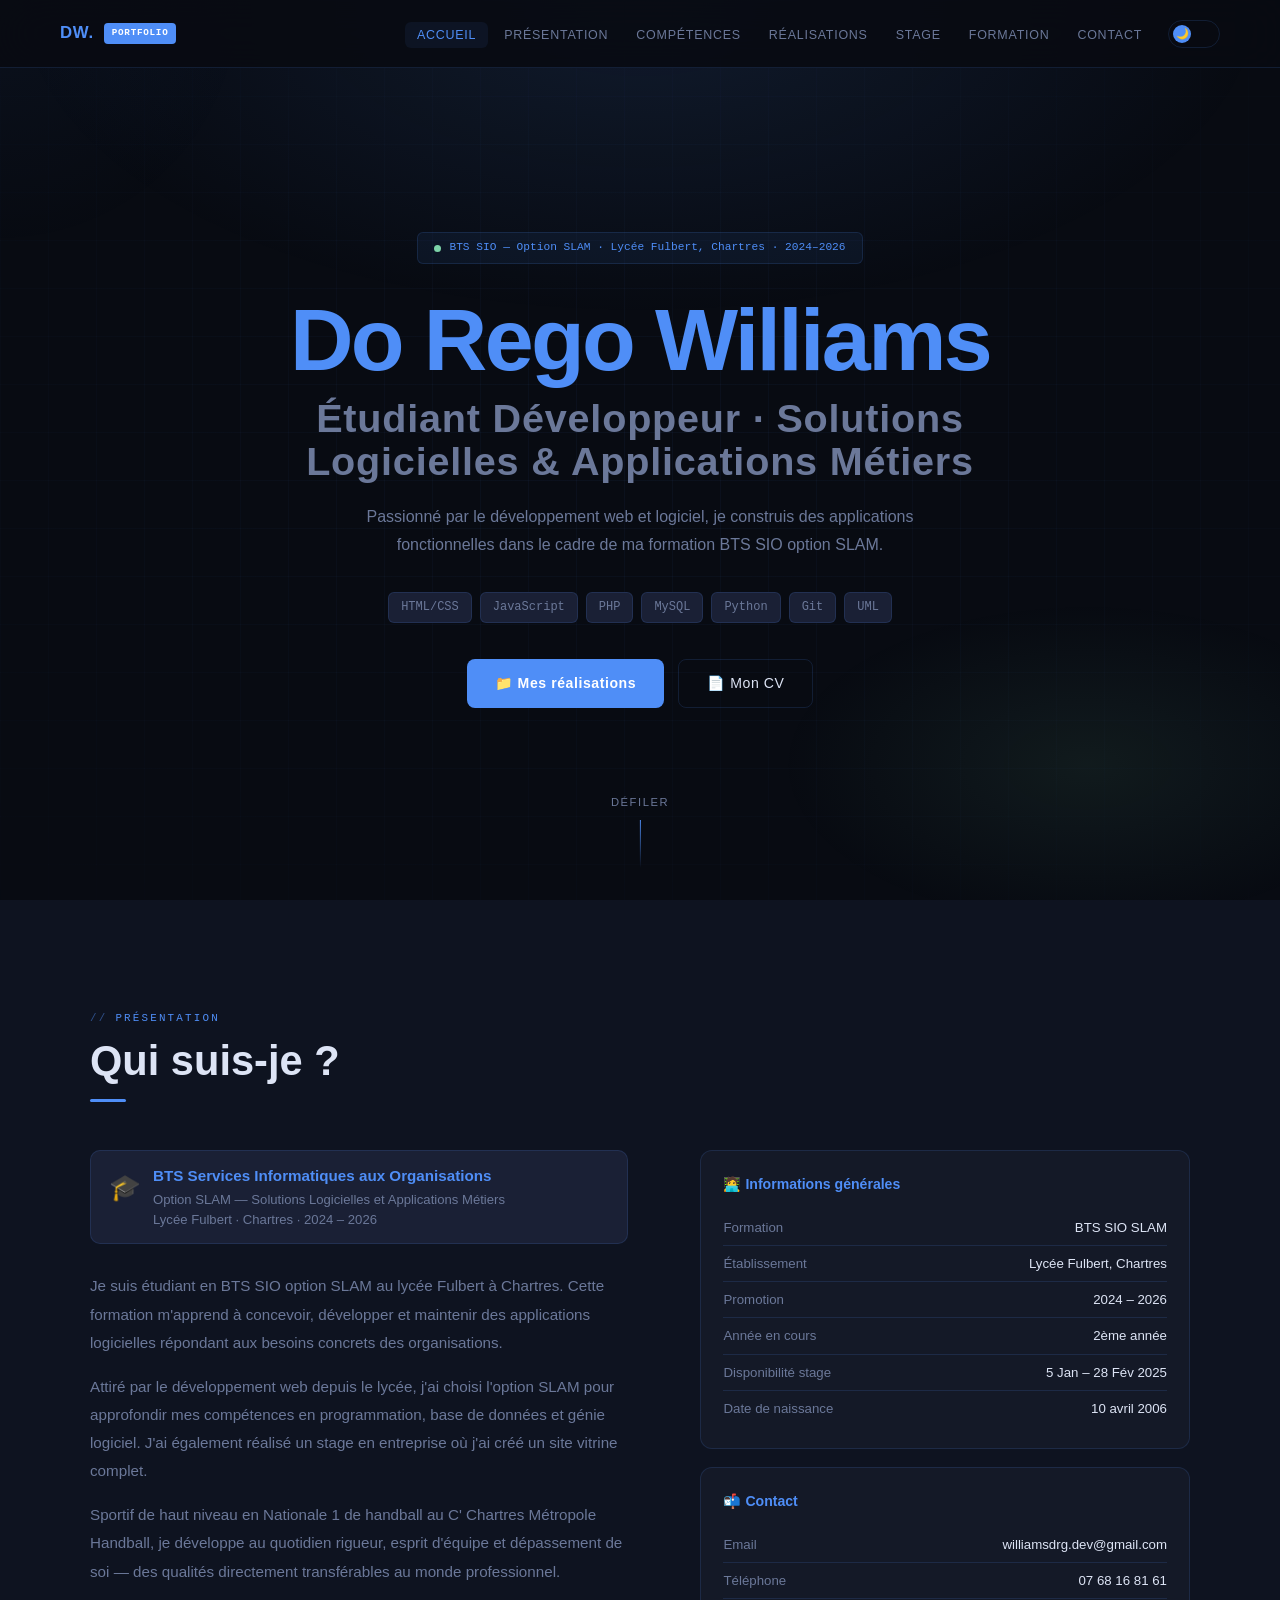
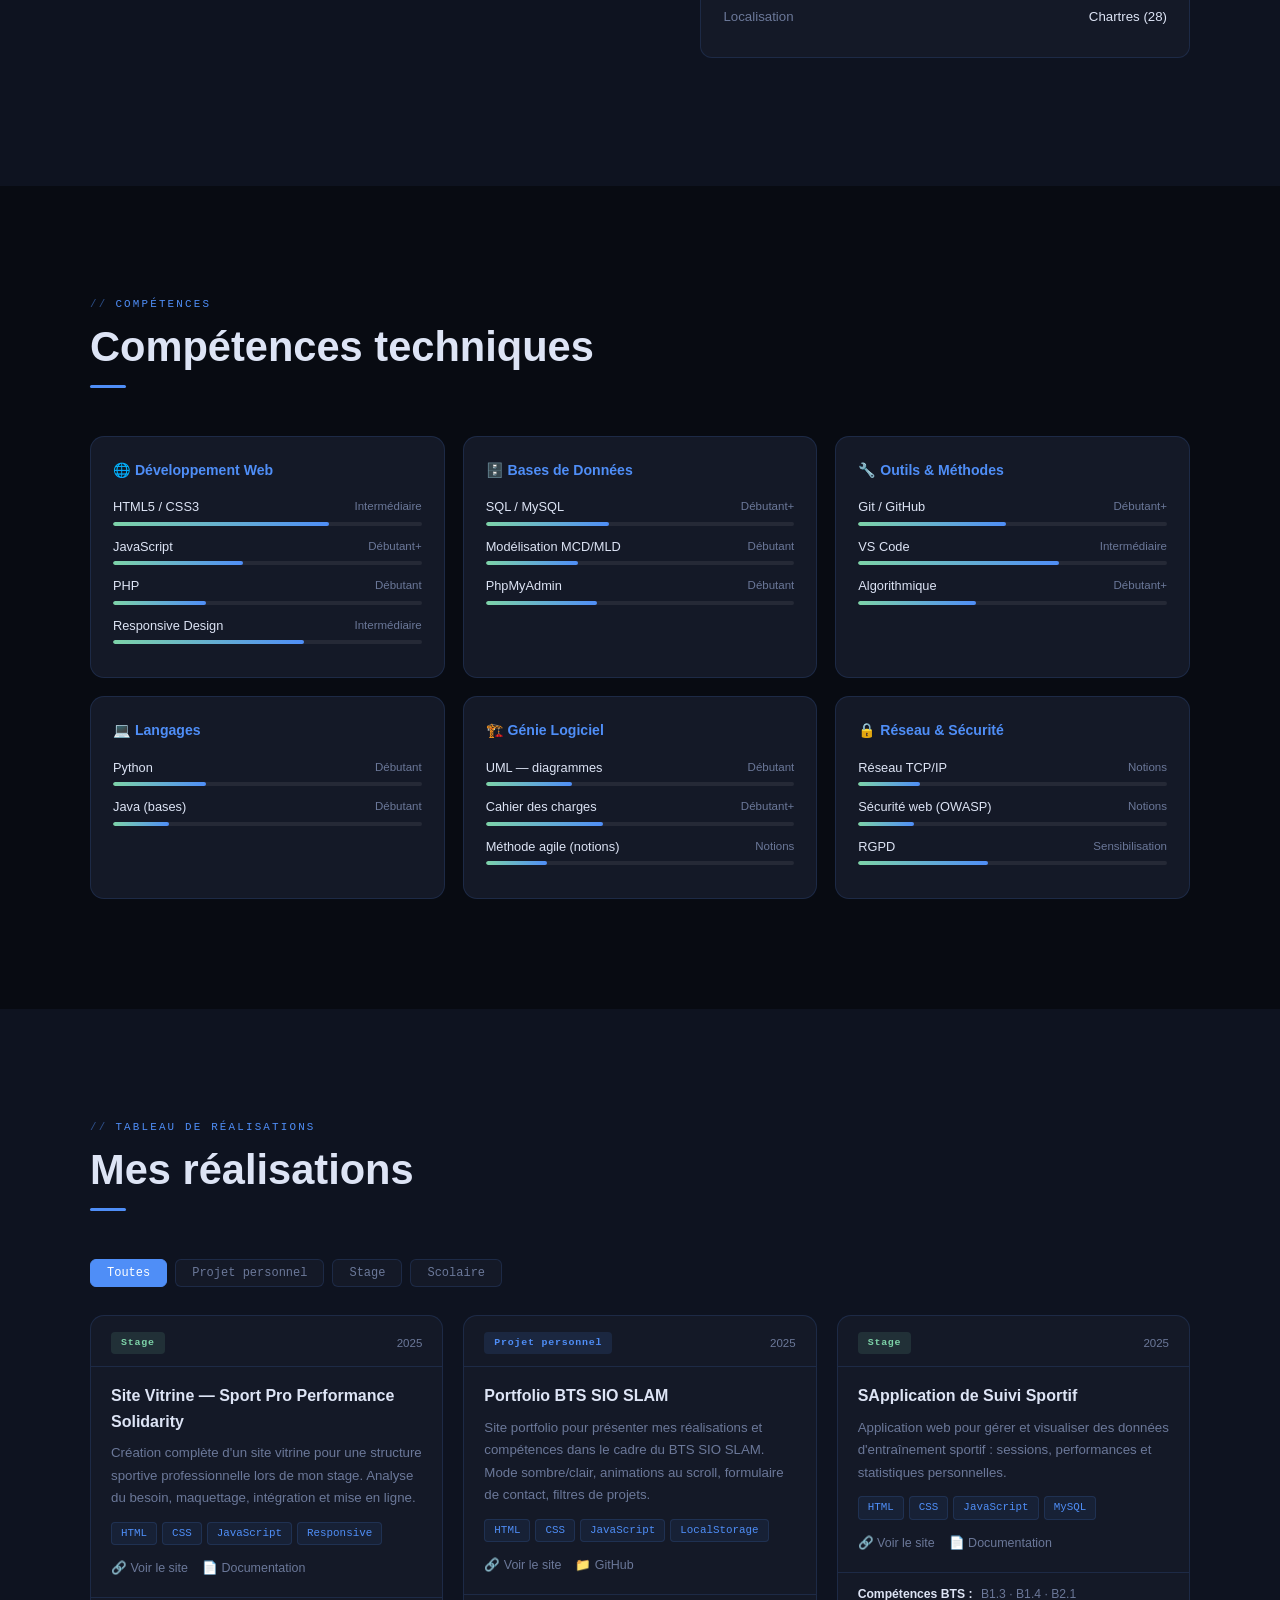
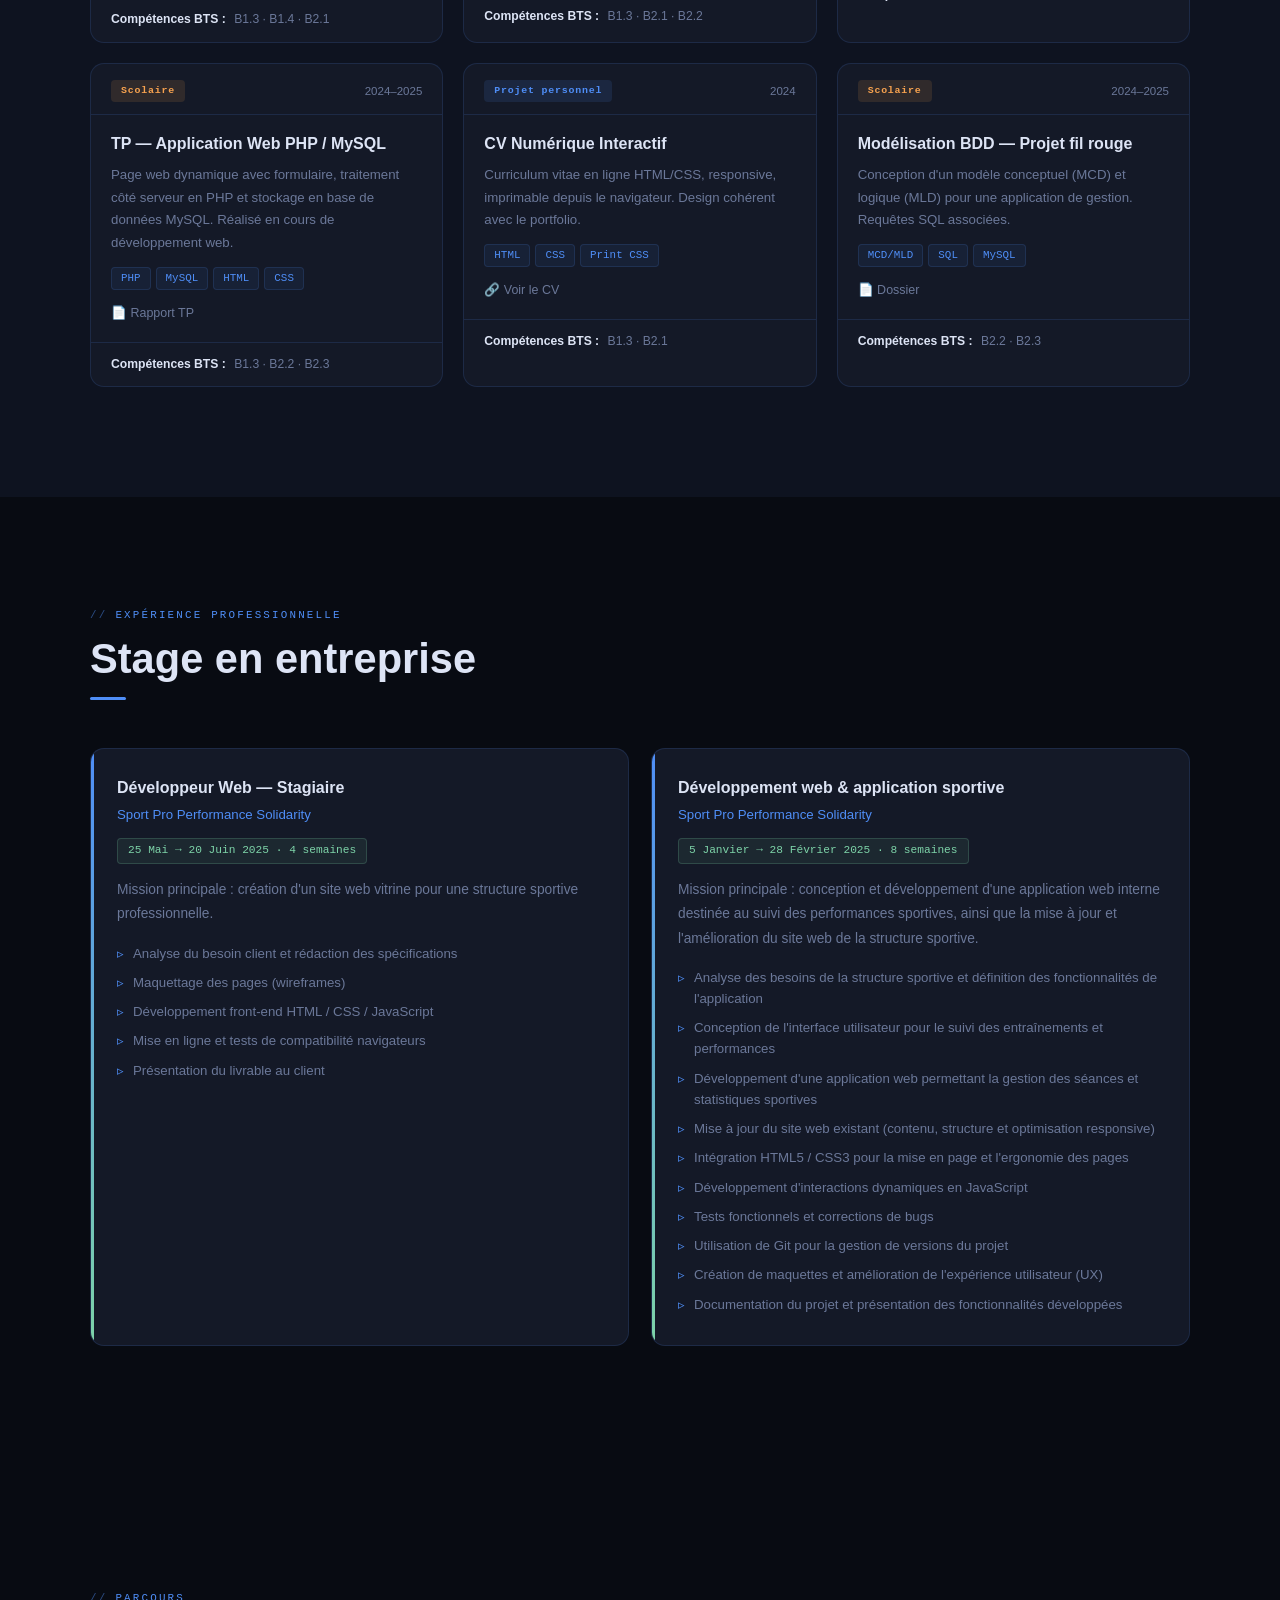
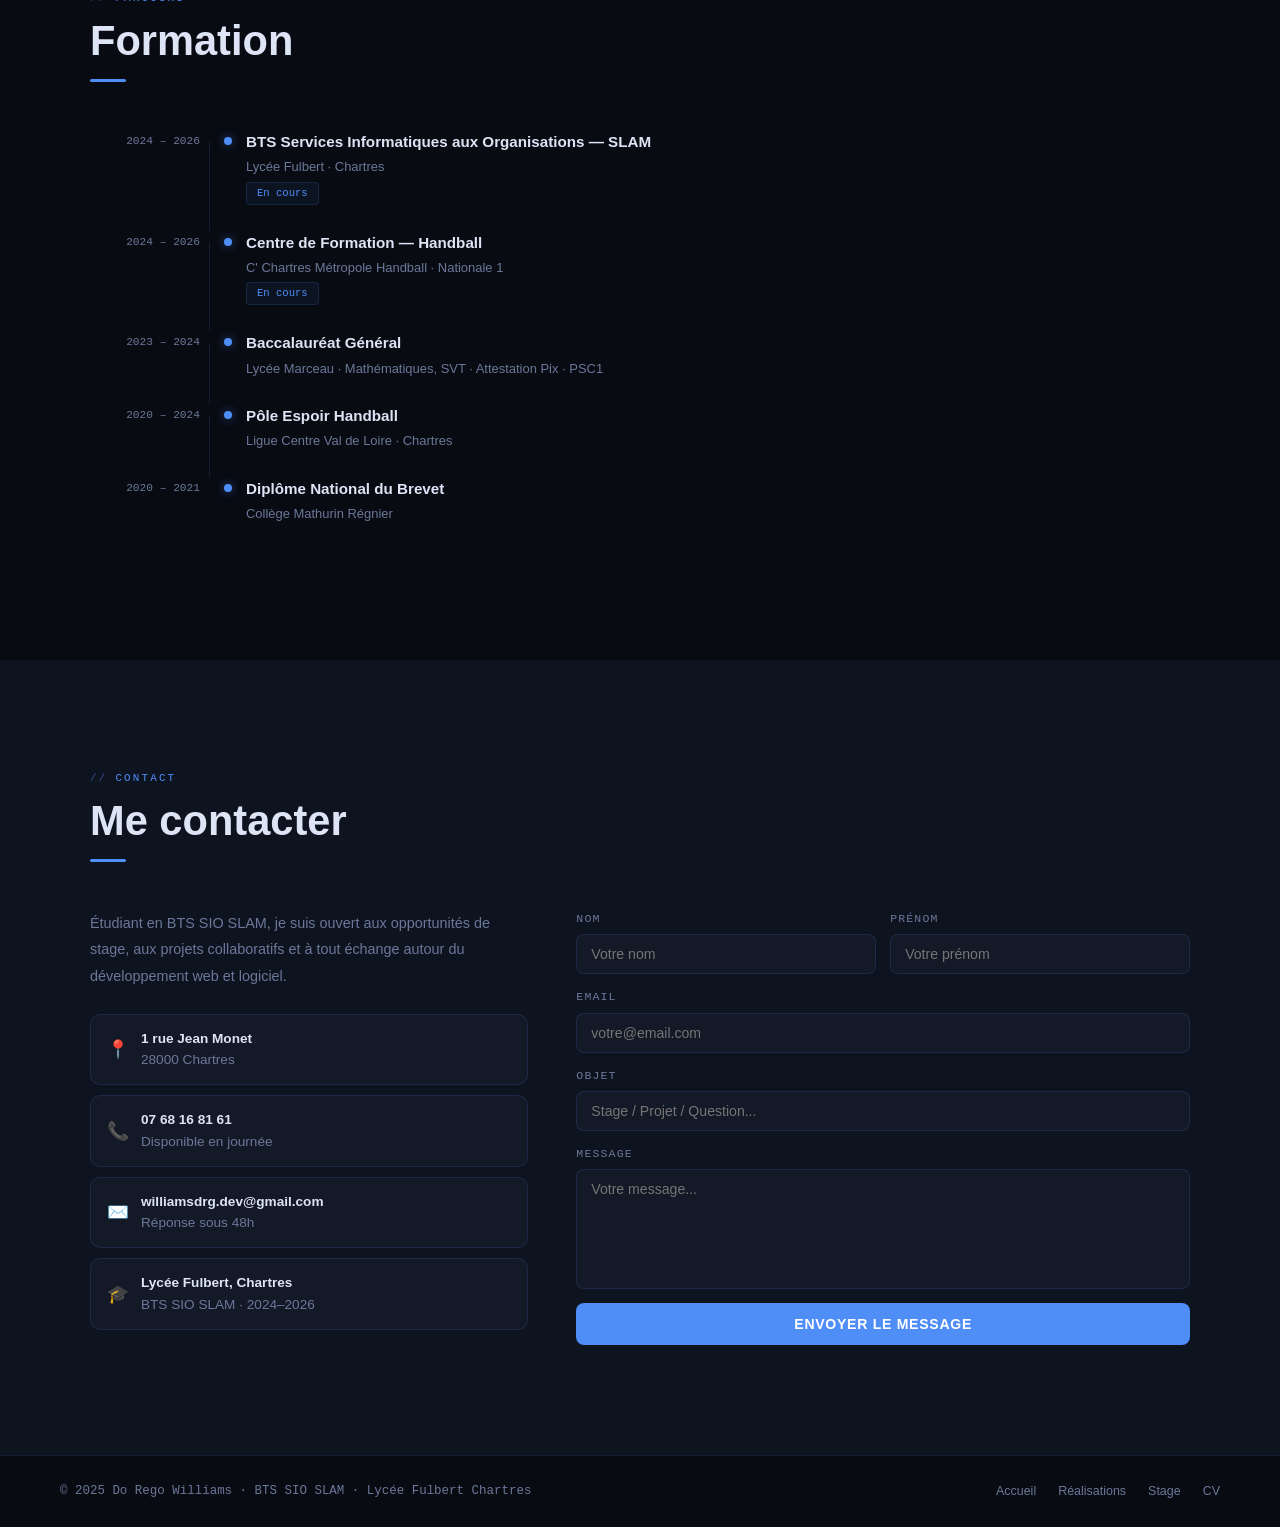
==== index.html @ edb385a2 "av pages" ====
<!DOCTYPE html>
<html lang="fr">
<head>
<meta charset="UTF-8">
<meta name="viewport" content="width=device-width, initial-scale=1.0">
<title>Portfolio — Do Rego Williams</title>
<link rel="stylesheet" href="css/styles.css">
</head>
<body>

<div class="cursor-glow" id="cursorGlow"></div>

<!-- ══════ NAVBAR ══════ -->
<nav>
  <a href="#home" class="nav-logo">
    DW.
    <span class="nav-logo-badge">PORTFOLIO</span>
  </a>
  <div class="nav-right">
    <ul id="navMenu">
      <li><a href="#home">Accueil</a></li>
      <li><a href="#about">Présentation</a></li>
      <li><a href="#competences">Compétences</a></li>
      <li><a href="#realisations">Réalisations</a></li>
      <li><a href="#stage">Stage</a></li>
      <li><a href="#formation">Formation</a></li>
      <li><a href="#contact">Contact</a></li>
    </ul>
    <button class="theme-toggle" id="themeToggle" aria-label="Basculer thème">
      <div class="toggle-thumb" id="toggleThumb">🌙</div>
    </button>
    <button class="nav-hamburger" id="hamburger" aria-label="Menu">
      <span></span><span></span><span></span>
    </button>
  </div>
</nav>

<!-- ══════ HERO ══════ -->
<section id="home">
  <div class="hero-bg"></div>
  <div class="hero-grid"></div>
  <div class="hero-content">
    <div class="hero-tag">
      <span class="hero-tag-dot"></span>
      BTS SIO — Option SLAM · Lycée Fulbert, Chartres · 2024–2026
    </div>
    <h1 class="hero-title">
      <span class="name">Do Rego Williams</span>
      <span class="line2">Étudiant Développeur · Solutions Logicielles &amp; Applications Métiers</span>
    </h1>
    <p class="hero-sub">
      Passionné par le développement web et logiciel, je construis des applications
      fonctionnelles dans le cadre de ma formation BTS SIO option SLAM.
    </p>
    <div class="hero-chips">
      <span class="hero-chip">HTML/CSS</span>
      <span class="hero-chip">JavaScript</span>
      <span class="hero-chip">PHP</span>
      <span class="hero-chip">MySQL</span>
      <span class="hero-chip">Python</span>
      <span class="hero-chip">Git</span>
      <span class="hero-chip">UML</span>
    </div>
    <div class="hero-cta">
      <a href="#realisations" class="btn-primary">📁 Mes réalisations</a>
      <a href="cv.html" class="btn-outline">📄 Mon CV</a>
    </div>
  </div>
  <div class="scroll-hint"><span>Défiler</span><div class="scroll-line"></div></div>
</section>

<!-- ══════ PRÉSENTATION ══════ -->
<section id="about">
  <div class="section-inner">
    <div class="reveal">
      <div class="section-eyebrow">Présentation</div>
      <h2 class="section-title">Qui suis-je ?</h2>
      <div class="section-divider"></div>
    </div>
    <div class="about-grid">
      <div class="about-text reveal">
        <div class="about-bts-badge">
          <div class="badge-icon">🎓</div>
          <div class="badge-text">
            <strong>BTS Services Informatiques aux Organisations</strong>
            Option SLAM — Solutions Logicielles et Applications Métiers<br>
            Lycée Fulbert · Chartres · 2024 – 2026
          </div>
        </div>
        <p>
          Je suis étudiant en BTS SIO option SLAM au lycée Fulbert à Chartres.
          Cette formation m'apprend à concevoir, développer et maintenir des
          applications logicielles répondant aux besoins concrets des organisations.
        </p>
        <p>
          Attiré par le développement web depuis le lycée, j'ai choisi l'option SLAM
          pour approfondir mes compétences en programmation, base de données et génie
          logiciel. J'ai également réalisé un stage en entreprise où j'ai créé un site vitrine complet.
        </p>
        <p>
          Sportif de haut niveau en Nationale 1 de handball au C' Chartres Métropole Handball,
          je développe au quotidien rigueur, esprit d'équipe et dépassement de soi —
          des qualités directement transférables au monde professionnel.
        </p>
      </div>
      <div class="about-right reveal">
        <div class="info-card">
          <h4>🧑‍💻 Informations générales</h4>
          <div class="info-row"><span>Formation</span><span>BTS SIO SLAM</span></div>
          <div class="info-row"><span>Établissement</span><span>Lycée Fulbert, Chartres</span></div>
          <div class="info-row"><span>Promotion</span><span>2024 – 2026</span></div>
          <div class="info-row"><span>Année en cours</span><span>2ème année</span></div>
          <div class="info-row"><span>Disponibilité stage</span><span>5 Jan – 28 Fév 2025</span></div>
          <div class="info-row"><span>Date de naissance</span><span>10 avril 2006</span></div>
        </div>
        <div class="info-card">
          <h4>📬 Contact</h4>
          <div class="info-row"><span>Email</span><span>williamsdrg.dev@gmail.com</span></div>
          <div class="info-row"><span>Téléphone</span><span>07 68 16 81 61</span></div>
          <div class="info-row"><span>Localisation</span><span>Chartres (28)</span></div>
        </div>
      </div>
    </div>
  </div>
</section>

<!-- ══════ COMPÉTENCES ══════ -->
<section id="competences">
  <div class="section-inner">
    <div class="reveal">
      <div class="section-eyebrow">Compétences</div>
      <h2 class="section-title">Compétences techniques</h2>
      <div class="section-divider"></div>
    </div>
    <div class="comp-grid">

      <div class="comp-cat reveal">
        <div class="comp-cat-title">🌐 Développement Web</div>
        <div class="skill-item">
          <div class="skill-header"><span>HTML5 / CSS3</span><span>Intermédiaire</span></div>
          <div class="skill-bar"><div class="skill-fill" style="width:70%"></div></div>
        </div>
        <div class="skill-item">
          <div class="skill-header"><span>JavaScript</span><span>Débutant+</span></div>
          <div class="skill-bar"><div class="skill-fill" style="width:42%"></div></div>
        </div>
        <div class="skill-item">
          <div class="skill-header"><span>PHP</span><span>Débutant</span></div>
          <div class="skill-bar"><div class="skill-fill" style="width:30%"></div></div>
        </div>
        <div class="skill-item">
          <div class="skill-header"><span>Responsive Design</span><span>Intermédiaire</span></div>
          <div class="skill-bar"><div class="skill-fill" style="width:62%"></div></div>
        </div>
      </div>

      <div class="comp-cat reveal">
        <div class="comp-cat-title">🗄️ Bases de Données</div>
        <div class="skill-item">
          <div class="skill-header"><span>SQL / MySQL</span><span>Débutant+</span></div>
          <div class="skill-bar"><div class="skill-fill" style="width:40%"></div></div>
        </div>
        <div class="skill-item">
          <div class="skill-header"><span>Modélisation MCD/MLD</span><span>Débutant</span></div>
          <div class="skill-bar"><div class="skill-fill" style="width:30%"></div></div>
        </div>
        <div class="skill-item">
          <div class="skill-header"><span>PhpMyAdmin</span><span>Débutant</span></div>
          <div class="skill-bar"><div class="skill-fill" style="width:36%"></div></div>
        </div>
      </div>

      <div class="comp-cat reveal">
        <div class="comp-cat-title">🔧 Outils & Méthodes</div>
        <div class="skill-item">
          <div class="skill-header"><span>Git / GitHub</span><span>Débutant+</span></div>
          <div class="skill-bar"><div class="skill-fill" style="width:48%"></div></div>
        </div>
        <div class="skill-item">
          <div class="skill-header"><span>VS Code</span><span>Intermédiaire</span></div>
          <div class="skill-bar"><div class="skill-fill" style="width:65%"></div></div>
        </div>
        <div class="skill-item">
          <div class="skill-header"><span>Algorithmique</span><span>Débutant+</span></div>
          <div class="skill-bar"><div class="skill-fill" style="width:38%"></div></div>
        </div>
      </div>

      <div class="comp-cat reveal">
        <div class="comp-cat-title">💻 Langages</div>
        <div class="skill-item">
          <div class="skill-header"><span>Python</span><span>Débutant</span></div>
          <div class="skill-bar"><div class="skill-fill" style="width:30%"></div></div>
        </div>
        <div class="skill-item">
          <div class="skill-header"><span>Java (bases)</span><span>Débutant</span></div>
          <div class="skill-bar"><div class="skill-fill" style="width:18%"></div></div>
        </div>
      </div>

      <div class="comp-cat reveal">
        <div class="comp-cat-title">🏗️ Génie Logiciel</div>
        <div class="skill-item">
          <div class="skill-header"><span>UML — diagrammes</span><span>Débutant</span></div>
          <div class="skill-bar"><div class="skill-fill" style="width:28%"></div></div>
        </div>
        <div class="skill-item">
          <div class="skill-header"><span>Cahier des charges</span><span>Débutant+</span></div>
          <div class="skill-bar"><div class="skill-fill" style="width:38%"></div></div>
        </div>
        <div class="skill-item">
          <div class="skill-header"><span>Méthode agile (notions)</span><span>Notions</span></div>
          <div class="skill-bar"><div class="skill-fill" style="width:20%"></div></div>
        </div>
      </div>

      <div class="comp-cat reveal">
        <div class="comp-cat-title">🔒 Réseau & Sécurité</div>
        <div class="skill-item">
          <div class="skill-header"><span>Réseau TCP/IP</span><span>Notions</span></div>
          <div class="skill-bar"><div class="skill-fill" style="width:20%"></div></div>
        </div>
        <div class="skill-item">
          <div class="skill-header"><span>Sécurité web (OWASP)</span><span>Notions</span></div>
          <div class="skill-bar"><div class="skill-fill" style="width:18%"></div></div>
        </div>
        <div class="skill-item">
          <div class="skill-header"><span>RGPD</span><span>Sensibilisation</span></div>
          <div class="skill-bar"><div class="skill-fill" style="width:42%"></div></div>
        </div>
      </div>

    </div>
  </div>
</section>

<!-- ══════ RÉALISATIONS ══════ -->
<section id="realisations">
  <div class="section-inner">
    <div class="reveal">
      <div class="section-eyebrow">Tableau de réalisations</div>
      <h2 class="section-title">Mes réalisations</h2>
      <div class="section-divider"></div>
    </div>
    <div class="real-filter reveal">
      <button class="filter-btn active" data-filter="all">Toutes</button>
      <button class="filter-btn" data-filter="perso">Projet personnel</button>
      <button class="filter-btn" data-filter="stage">Stage</button>
      <button class="filter-btn" data-filter="scolaire">Scolaire</button>
    </div>
    <div class="real-grid">

      <div class="real-card reveal" data-type="stage">
        <div class="real-card-header">
          <span class="real-card-type type-stage">Stage</span>
          <span class="real-card-year">2025</span>
        </div>
        <div class="real-card-body">
          <div class="real-card-title">Site Vitrine — Sport Pro Performance Solidarity</div>
          <div class="real-card-desc">Création complète d'un site vitrine pour une structure sportive professionnelle lors de mon stage. Analyse du besoin, maquettage, intégration et mise en ligne.</div>
          <div class="real-card-tags">
            <span class="real-tag">HTML</span>
            <span class="real-tag">CSS</span>
            <span class="real-tag">JavaScript</span>
            <span class="real-tag">Responsive</span>
          </div>
          <div class="real-card-links">
            <a href="#" class="real-link">🔗 Voir le site</a>
            <a href="#" class="real-link">📄 Documentation</a>
          </div>
        </div>
        <div class="real-card-skills"><strong>Compétences BTS :</strong>&nbsp;B1.3 · B1.4 · B2.1</div>
      </div>

      <div class="real-card reveal" data-type="perso">
        <div class="real-card-header">
          <span class="real-card-type type-perso">Projet personnel</span>
          <span class="real-card-year">2025</span>
        </div>
        <div class="real-card-body">
          <div class="real-card-title">Portfolio BTS SIO SLAM</div>
          <div class="real-card-desc">Site portfolio pour présenter mes réalisations et compétences dans le cadre du BTS SIO SLAM. Mode sombre/clair, animations au scroll, formulaire de contact, filtres de projets.</div>
          <div class="real-card-tags">
            <span class="real-tag">HTML</span>
            <span class="real-tag">CSS</span>
            <span class="real-tag">JavaScript</span>
            <span class="real-tag">LocalStorage</span>
          </div>
          <div class="real-card-links">
            <a href="#" class="real-link">🔗 Voir le site</a>
            <a href="#" class="real-link">📁 GitHub</a>
          </div>
        </div>
        <div class="real-card-skills"><strong>Compétences BTS :</strong>&nbsp;B1.3 · B2.1 · B2.2</div>
      </div>
      <div class="real-card reveal" data-type="stage">
        <div class="real-card-header">
          <span class="real-card-type type-stage">Stage</span>
          <span class="real-card-year">2025</span>
        </div>
        <div class="real-card-body">
          <div class="real-card-title">SApplication de Suivi Sportif</div>
          <div class="real-card-desc">Application web pour gérer et visualiser des données d'entraînement sportif : sessions, performances et statistiques personnelles.</div>
          <div class="real-card-tags">
            <span class="real-tag">HTML</span>
            <span class="real-tag">CSS</span>
            <span class="real-tag">JavaScript</span>
            <span class="real-tag">MySQL</span>
          </div>
          <div class="real-card-links">
            <a href="#" class="real-link">🔗 Voir le site</a>
            <a href="#" class="real-link">📄 Documentation</a>
          </div>
        </div>
        <div class="real-card-skills"><strong>Compétences BTS :</strong>&nbsp;B1.3 · B1.4 · B2.1</div>
      </div>

      <div class="real-card reveal" data-type="scolaire">
        <div class="real-card-header">
          <span class="real-card-type type-scolaire">Scolaire</span>
          <span class="real-card-year">2024–2025</span>
        </div>
        <div class="real-card-body">
          <div class="real-card-title">TP — Application Web PHP / MySQL</div>
          <div class="real-card-desc">Page web dynamique avec formulaire, traitement côté serveur en PHP et stockage en base de données MySQL. Réalisé en cours de développement web.</div>
          <div class="real-card-tags">
            <span class="real-tag">PHP</span>
            <span class="real-tag">MySQL</span>
            <span class="real-tag">HTML</span>
            <span class="real-tag">CSS</span>
          </div>
          <div class="real-card-links">
            <a href="#" class="real-link">📄 Rapport TP</a>
          </div>
        </div>
        <div class="real-card-skills"><strong>Compétences BTS :</strong>&nbsp;B1.3 · B2.2 · B2.3</div>
      </div>

      <div class="real-card reveal" data-type="perso">
        <div class="real-card-header">
          <span class="real-card-type type-perso">Projet personnel</span>
          <span class="real-card-year">2024</span>
        </div>
        <div class="real-card-body">
          <div class="real-card-title">CV Numérique Interactif</div>
          <div class="real-card-desc">Curriculum vitae en ligne HTML/CSS, responsive, imprimable depuis le navigateur. Design cohérent avec le portfolio.</div>
          <div class="real-card-tags">
            <span class="real-tag">HTML</span>
            <span class="real-tag">CSS</span>
            <span class="real-tag">Print CSS</span>
          </div>
          <div class="real-card-links">
            <a href="cv.html" class="real-link">🔗 Voir le CV</a>
          </div>
        </div>
        <div class="real-card-skills"><strong>Compétences BTS :</strong>&nbsp;B1.3 · B2.1</div>
      </div>

      <div class="real-card reveal" data-type="scolaire">
        <div class="real-card-header">
          <span class="real-card-type type-scolaire">Scolaire</span>
          <span class="real-card-year">2024–2025</span>
        </div>
        <div class="real-card-body">
          <div class="real-card-title">Modélisation BDD — Projet fil rouge</div>
          <div class="real-card-desc">Conception d'un modèle conceptuel (MCD) et logique (MLD) pour une application de gestion. Requêtes SQL associées.</div>
          <div class="real-card-tags">
            <span class="real-tag">MCD/MLD</span>
            <span class="real-tag">SQL</span>
            <span class="real-tag">MySQL</span>
          </div>
          <div class="real-card-links">
            <a href="#" class="real-link">📄 Dossier</a>
          </div>
        </div>
        <div class="real-card-skills"><strong>Compétences BTS :</strong>&nbsp;B2.2 · B2.3</div>
      </div>

    </div>
  </div>
</section>

<!-- ══════ STAGE ══════ -->
<section id="stage">
  <div class="section-inner">
    <div class="reveal">
      <div class="section-eyebrow">Expérience professionnelle</div>
      <h2 class="section-title">Stage en entreprise</h2>
      <div class="section-divider"></div>
    </div>
    <div class="stage-grid reveal">
      <div class="stage-card">
        <h3>Développeur Web — Stagiaire</h3>
        <div class="stage-company">Sport Pro Performance Solidarity</div>
        <div class="stage-date">25 Mai → 20 Juin 2025 · 4 semaines</div>
        <p>Mission principale : création d'un site web vitrine pour une structure sportive professionnelle.</p>
        <ul class="stage-missions">
          <li>Analyse du besoin client et rédaction des spécifications</li>
          <li>Maquettage des pages (wireframes)</li>
          <li>Développement front-end HTML / CSS / JavaScript</li>
          <li>Mise en ligne et tests de compatibilité navigateurs</li>
          <li>Présentation du livrable au client</li>
        </ul>
      </div>
      <div class="stage-card">
        <h3>Développement web & application sportive</h3>
        <div class="stage-company">Sport Pro Performance Solidarity</div>
        <div class="stage-date">5 Janvier → 28 Février 2025 · 8 semaines</div>
        <p>
        Mission principale : conception et développement d'une application web interne
        destinée au suivi des performances sportives, ainsi que la mise à jour
        et l'amélioration du site web de la structure sportive.
        </p>
        <ul class="stage-missions">
          <li>Analyse des besoins de la structure sportive et définition des fonctionnalités de l'application</li>
          <li>Conception de l'interface utilisateur pour le suivi des entraînements et performances</li>
          <li>Développement d'une application web permettant la gestion des séances et statistiques sportives</li>
          <li>Mise à jour du site web existant (contenu, structure et optimisation responsive)</li>
          <li>Intégration HTML5 / CSS3 pour la mise en page et l'ergonomie des pages</li>
          <li>Développement d'interactions dynamiques en JavaScript</li>
          <li>Tests fonctionnels et corrections de bugs</li>
          <li>Utilisation de Git pour la gestion de versions du projet</li>
          <li>Création de maquettes et amélioration de l'expérience utilisateur (UX)</li>
          <li>Documentation du projet et présentation des fonctionnalités développées</li>
        </ul>
      </div>
    </div>
  </div>
</section>

<!-- ══════ FORMATION ══════ -->
<section id="formation">
  <div class="section-inner">
    <div class="reveal">
      <div class="section-eyebrow">Parcours</div>
      <h2 class="section-title">Formation</h2>
      <div class="section-divider"></div>
    </div>
    <div class="timeline reveal">
      <div class="tl-item">
        <div class="tl-date">2024 – 2026</div>
        <div class="tl-dot">
          <div class="tl-title">BTS Services Informatiques aux Organisations — SLAM</div>
          <div class="tl-sub">Lycée Fulbert · Chartres</div>
          <span class="tl-badge">En cours</span>
        </div>
      </div>
      <div class="tl-item">
        <div class="tl-date">2024 – 2026</div>
        <div class="tl-dot">
          <div class="tl-title">Centre de Formation — Handball</div>
          <div class="tl-sub">C' Chartres Métropole Handball · Nationale 1</div>
          <span class="tl-badge">En cours</span>
        </div>
      </div>
      <div class="tl-item">
        <div class="tl-date">2023 – 2024</div>
        <div class="tl-dot">
          <div class="tl-title">Baccalauréat Général</div>
          <div class="tl-sub">Lycée Marceau · Mathématiques, SVT · Attestation Pix · PSC1</div>
        </div>
      </div>
      <div class="tl-item">
        <div class="tl-date">2020 – 2024</div>
        <div class="tl-dot">
          <div class="tl-title">Pôle Espoir Handball</div>
          <div class="tl-sub">Ligue Centre Val de Loire · Chartres</div>
        </div>
      </div>
      <div class="tl-item">
        <div class="tl-date">2020 – 2021</div>
        <div class="tl-dot">
          <div class="tl-title">Diplôme National du Brevet</div>
          <div class="tl-sub">Collège Mathurin Régnier</div>
        </div>
      </div>
    </div>
  </div>
</section>

<!-- ══════ CONTACT ══════ -->
<section id="contact">
  <div class="section-inner">
    <div class="reveal">
      <div class="section-eyebrow">Contact</div>
      <h2 class="section-title">Me contacter</h2>
      <div class="section-divider"></div>
    </div>
    <div class="contact-grid">
      <div class="contact-info reveal">
        <p>Étudiant en BTS SIO SLAM, je suis ouvert aux opportunités de stage, aux projets collaboratifs et à tout échange autour du développement web et logiciel.</p>
        <div class="contact-item">
          <span class="contact-item-icon">📍</span>
          <div><strong>1 rue Jean Monet</strong><br><span>28000 Chartres</span></div>
        </div>
        <div class="contact-item">
          <span class="contact-item-icon">📞</span>
          <div><strong>07 68 16 81 61</strong><br><span>Disponible en journée</span></div>
        </div>
        <div class="contact-item">
          <span class="contact-item-icon">✉️</span>
          <div><strong>williamsdrg.dev@gmail.com</strong><br><span>Réponse sous 48h</span></div>
        </div>
        <div class="contact-item">
          <span class="contact-item-icon">🎓</span>
          <div><strong>Lycée Fulbert, Chartres</strong><br><span>BTS SIO SLAM · 2024–2026</span></div>
        </div>
      </div>
      <form class="contact-form reveal" onsubmit="handleSubmit(event)">
        <div class="form-row">
          <div class="form-group">
            <label for="nom">Nom</label>
            <input type="text" id="nom" name="nom" placeholder="Votre nom" required>
          </div>
          <div class="form-group">
            <label for="prenom">Prénom</label>
            <input type="text" id="prenom" name="prenom" placeholder="Votre prénom" required>
          </div>
        </div>
        <div class="form-group">
          <label for="email">Email</label>
          <input type="email" id="email" name="email" placeholder="votre@email.com" required>
        </div>
        <div class="form-group">
          <label for="objet">Objet</label>
          <input type="text" id="objet" name="objet" placeholder="Stage / Projet / Question...">
        </div>
        <div class="form-group">
          <label for="message">Message</label>
          <textarea id="message" name="message" placeholder="Votre message..." required></textarea>
        </div>
        <button type="submit" class="btn-submit">Envoyer le message</button>
      </form>
    </div>
  </div>
</section>

<!-- ══════ FOOTER ══════ -->
<footer>
  <p>© 2025 Do Rego Williams · BTS SIO SLAM · Lycée Fulbert Chartres</p>
  <div class="footer-links">
    <a href="#home">Accueil</a>
    <a href="#realisations">Réalisations</a>
    <a href="#stage">Stage</a>
    <a href="cv.html">CV</a>
  </div>
</footer>

<script src="js/script.js"></script>
</body>
</html>
---- css/styles.css ----
/* ══════════════════════════════════════
   VARIABLES — DARK / LIGHT
══════════════════════════════════════ */
:root {
  --bg:       #080b12;
  --surface:  #0e1320;
  --card:     #141927;
  --card2:    #1a2035;
  --accent:   #4f8ef7;
  --accent2:  #7dd3a8;
  --accent3:  #f7a24f;
  --text:     #dde4f5;
  --muted:    #6b7899;
  --border:   rgba(79,142,247,0.15);
  --nav-bg:   rgba(8,11,18,0.88);
  --code-bg:  rgba(79,142,247,0.07);
  --tr: background .4s,color .4s,border-color .4s,box-shadow .4s;
}
html.light {
  --bg:       #f0f4ff;
  --surface:  #e4ecff;
  --card:     #ffffff;
  --card2:    #eaf0ff;
  --accent:   #1d5bd4;
  --accent2:  #1f8c5e;
  --accent3:  #c8700a;
  --text:     #0d1630;
  --muted:    #5264a0;
  --border:   rgba(29,91,212,0.18);
  --nav-bg:   rgba(240,244,255,0.9);
  --code-bg:  rgba(29,91,212,0.07);
}

/* ══════════════════════════════════════
   RESET & BASE
══════════════════════════════════════ */
*{margin:0;padding:0;box-sizing:border-box;}
html{scroll-behavior:smooth;}
body{
  font-family:'Inter',sans-serif;
  background:var(--bg);
  color:var(--text);
  overflow-x:hidden;
  transition:var(--tr);
  line-height:1.6;
}
a{text-decoration:none;color:inherit;}
code{font-family:'JetBrains Mono',monospace;font-size:.85em;}

/* ══════════════════════════════════════
   CURSOR GLOW
══════════════════════════════════════ */
.cursor-glow{
  position:fixed;width:500px;height:500px;border-radius:50%;
  background:radial-gradient(circle,rgba(79,142,247,0.05) 0%,transparent 70%);
  pointer-events:none;transform:translate(-50%,-50%);z-index:0;
  transition:left .2s,top .2s;
}

/* ══════════════════════════════════════
   NAVBAR
══════════════════════════════════════ */
nav{
  position:fixed;top:0;left:0;right:0;z-index:200;
  padding:0 60px;height:68px;
  display:flex;justify-content:space-between;align-items:center;
  background:var(--nav-bg);backdrop-filter:blur(24px);
  border-bottom:1px solid var(--border);
  transition:var(--tr);
}
.nav-logo{
  font-family:'Syne',sans-serif;font-weight:800;font-size:1.05rem;
  color:var(--accent);letter-spacing:.04em;display:flex;align-items:center;gap:10px;
}
.nav-logo-badge{
  background:var(--accent);color:#fff;font-size:.58rem;font-weight:700;
  padding:3px 8px;border-radius:4px;letter-spacing:.08em;font-family:'JetBrains Mono',monospace;
}
nav ul{list-style:none;display:flex;gap:4px;}
nav ul li a{
  color:var(--muted);font-size:.78rem;font-weight:500;
  letter-spacing:.06em;text-transform:uppercase;
  padding:6px 12px;border-radius:6px;
  transition:color .2s,background .2s;
}
nav ul li a:hover{color:var(--accent);background:var(--code-bg);}
nav ul li a.active{color:var(--accent);background:var(--code-bg);}
.nav-right{display:flex;align-items:center;gap:14px;}

.theme-toggle{
  background:none;border:1px solid var(--border);border-radius:100px;
  width:52px;height:28px;cursor:pointer;position:relative;
  transition:border-color .3s;flex-shrink:0;
}
.theme-toggle:hover{border-color:var(--accent);}
.toggle-thumb{
  position:absolute;top:4px;left:4px;width:18px;height:18px;
  border-radius:50%;background:var(--accent);
  transition:transform .35s cubic-bezier(.4,0,.2,1);
  display:flex;align-items:center;justify-content:center;font-size:.65rem;
}
html.light .toggle-thumb{transform:translateX(24px);}

.nav-hamburger{
  display:none;flex-direction:column;gap:5px;cursor:pointer;
  background:none;border:none;padding:4px;
}
.nav-hamburger span{width:22px;height:2px;background:var(--muted);border-radius:2px;transition:.3s;display:block;}

/* ══════════════════════════════════════
   HERO
══════════════════════════════════════ */
#home{
  min-height:100vh;display:flex;align-items:center;justify-content:center;
  text-align:center;position:relative;padding:120px 40px 80px;overflow:hidden;
}
.hero-bg{
  position:absolute;inset:0;
  background:
    radial-gradient(ellipse 70% 50% at 50% 0%,rgba(79,142,247,0.12) 0%,transparent 70%),
    radial-gradient(ellipse 40% 30% at 85% 85%,rgba(125,211,168,0.08) 0%,transparent 60%);
}
.hero-grid{
  position:absolute;inset:0;
  background-image:
    linear-gradient(rgba(79,142,247,0.05) 1px,transparent 1px),
    linear-gradient(90deg,rgba(79,142,247,0.05) 1px,transparent 1px);
  background-size:48px 48px;
  mask-image:radial-gradient(ellipse 85% 75% at 50% 50%,black,transparent);
}
.hero-content{position:relative;z-index:1;max-width:840px;}

.hero-tag{
  display:inline-flex;align-items:center;gap:8px;
  border:1px solid var(--border);background:var(--code-bg);color:var(--accent);
  font-family:'JetBrains Mono',monospace;font-size:.7rem;
  padding:6px 16px;border-radius:6px;margin-bottom:28px;
  animation:fadeUp .8s ease both;
}
.hero-tag-dot{width:7px;height:7px;border-radius:50%;background:var(--accent2);animation:pulse 2s infinite;}

.hero-title{
  font-family:'Syne',sans-serif;
  font-size:clamp(2.4rem,7vw,5.5rem);
  font-weight:800;line-height:1.08;letter-spacing:-.03em;
  margin-bottom:20px;animation:fadeUp .8s .1s ease both;
}
.hero-title .name{color:var(--accent);}
.hero-title .line2{display:block;font-size:.45em;font-weight:600;letter-spacing:.02em;color:var(--muted);margin-top:10px;font-family:'Inter',sans-serif;}

.hero-sub{
  font-size:1rem;color:var(--muted);line-height:1.8;
  max-width:580px;margin:0 auto 32px;
  animation:fadeUp .8s .2s ease both;
}
.hero-chips{
  display:flex;gap:8px;justify-content:center;flex-wrap:wrap;
  margin-bottom:36px;animation:fadeUp .8s .25s ease both;
}
.hero-chip{
  background:var(--card2);border:1px solid var(--border);
  color:var(--muted);font-size:.75rem;padding:5px 12px;border-radius:6px;
  font-family:'JetBrains Mono',monospace;
}
.hero-cta{
  display:flex;gap:14px;justify-content:center;flex-wrap:wrap;
  animation:fadeUp .8s .3s ease both;
}
.btn-primary{
  background:var(--accent);color:#fff;
  padding:12px 28px;border-radius:8px;font-weight:600;font-size:.88rem;
  letter-spacing:.04em;transition:transform .2s,box-shadow .2s;display:inline-flex;align-items:center;gap:8px;
}
.btn-primary:hover{transform:translateY(-2px);box-shadow:0 12px 30px rgba(79,142,247,0.35);}
.btn-outline{
  border:1px solid var(--border);color:var(--text);
  padding:12px 28px;border-radius:8px;font-weight:500;font-size:.88rem;
  letter-spacing:.04em;transition:border-color .2s,color .2s;
}
.btn-outline:hover{border-color:var(--accent);color:var(--accent);}
.scroll-hint{
  position:absolute;bottom:32px;left:50%;transform:translateX(-50%);
  display:flex;flex-direction:column;align-items:center;gap:8px;
  color:var(--muted);font-size:.7rem;letter-spacing:.14em;text-transform:uppercase;
  animation:fadeIn 2s 1s both;
}
.scroll-line{width:1px;height:48px;background:linear-gradient(to bottom,var(--accent),transparent);animation:scrollPulse 2s infinite;}

/* ══════════════════════════════════════
   SECTIONS SHARED
══════════════════════════════════════ */
section{padding:110px 60px;position:relative;}
.section-inner{max-width:1100px;margin:0 auto;}
.section-eyebrow{
  font-family:'JetBrains Mono',monospace;font-size:.68rem;
  letter-spacing:.2em;text-transform:uppercase;color:var(--accent);
  margin-bottom:10px;display:flex;align-items:center;gap:8px;
}
.section-eyebrow::before{content:'//';opacity:.5;}
.section-title{
  font-family:'Syne',sans-serif;font-size:clamp(1.8rem,3.5vw,2.6rem);
  font-weight:800;margin-bottom:14px;line-height:1.15;
}
.section-divider{width:36px;height:3px;background:var(--accent);border-radius:2px;margin-bottom:48px;}

/* ══════════════════════════════════════
   ABOUT
══════════════════════════════════════ */
#about{background:var(--surface);}
.about-grid{display:grid;grid-template-columns:1.1fr 1fr;gap:72px;align-items:start;}
.about-text p{color:var(--muted);line-height:1.85;font-size:.95rem;margin-bottom:16px;}
.about-bts-badge{
  display:flex;align-items:flex-start;gap:12px;
  background:var(--card2);border:1px solid var(--border);
  border-radius:10px;padding:14px 18px;margin-bottom:28px;
}
.about-bts-badge .badge-icon{font-size:1.6rem;flex-shrink:0;margin-top:2px;}
.about-bts-badge .badge-text{font-size:.82rem;line-height:1.5;color:var(--muted);}
.about-bts-badge .badge-text strong{display:block;color:var(--accent);font-family:'Syne',sans-serif;font-size:.95rem;margin-bottom:2px;}
.info-card{
  background:var(--card);border:1px solid var(--border);border-radius:12px;
  padding:22px;margin-bottom:18px;
}
.info-card h4{
  font-family:'Syne',sans-serif;font-size:.88rem;font-weight:700;
  color:var(--accent);margin-bottom:14px;display:flex;align-items:center;gap:8px;
}
.info-row{display:flex;justify-content:space-between;align-items:center;padding:7px 0;border-bottom:1px solid var(--border);font-size:.83rem;}
.info-row:last-child{border-bottom:none;}
.info-row span:first-child{color:var(--muted);}
.info-row span:last-child{color:var(--text);font-weight:500;text-align:right;}

/* ══════════════════════════════════════
   COMPÉTENCES
══════════════════════════════════════ */
#competences{background:var(--bg);}
.comp-grid{display:grid;grid-template-columns:repeat(3,1fr);gap:18px;}
.comp-cat{
  background:var(--card);border:1px solid var(--border);border-radius:14px;
  padding:22px;transition:border-color .3s,transform .3s;
}
.comp-cat:hover{border-color:rgba(79,142,247,0.4);transform:translateY(-4px);}
.comp-cat-title{
  font-family:'Syne',sans-serif;font-weight:700;font-size:.88rem;
  color:var(--accent);margin-bottom:16px;display:flex;align-items:center;gap:8px;
}
.skill-item{margin-bottom:11px;}
.skill-header{display:flex;justify-content:space-between;font-size:.8rem;margin-bottom:4px;}
.skill-header span:last-child{color:var(--muted);font-size:.72rem;}
.skill-bar{height:4px;background:rgba(255,255,255,0.07);border-radius:100px;overflow:hidden;}
.skill-fill{height:100%;border-radius:100px;background:linear-gradient(90deg,var(--accent2),var(--accent));}
html.light .skill-bar{background:rgba(0,0,0,0.08);}

/* ══════════════════════════════════════
   RÉALISATIONS
══════════════════════════════════════ */
#realisations{background:var(--surface);}
.real-filter{display:flex;gap:8px;flex-wrap:wrap;margin-bottom:28px;}
.filter-btn{
  background:var(--card);border:1px solid var(--border);color:var(--muted);
  font-size:.75rem;padding:6px 16px;border-radius:6px;cursor:pointer;
  transition:all .2s;font-family:'JetBrains Mono',monospace;
}
.filter-btn:hover,.filter-btn.active{background:var(--accent);border-color:var(--accent);color:#fff;}
.real-grid{display:grid;grid-template-columns:repeat(auto-fill,minmax(310px,1fr));gap:20px;}
.real-card{
  background:var(--card);border:1px solid var(--border);border-radius:14px;
  overflow:hidden;transition:border-color .3s,transform .3s,box-shadow .3s;
}
.real-card:hover{border-color:rgba(79,142,247,0.4);transform:translateY(-5px);box-shadow:0 20px 50px rgba(0,0,0,0.3);}
.real-card-header{
  padding:16px 20px 12px;border-bottom:1px solid var(--border);
  display:flex;justify-content:space-between;align-items:center;
}
.real-card-type{
  font-family:'JetBrains Mono',monospace;font-size:.62rem;
  padding:3px 10px;border-radius:4px;font-weight:600;letter-spacing:.08em;
}
.type-perso{background:rgba(79,142,247,0.12);color:var(--accent);}
.type-stage{background:rgba(125,211,168,0.12);color:var(--accent2);}
.type-scolaire{background:rgba(247,162,79,0.12);color:var(--accent3);}
.real-card-year{font-size:.72rem;color:var(--muted);}
.real-card-body{padding:16px 20px 18px;}
.real-card-title{font-family:'Syne',sans-serif;font-weight:700;font-size:1rem;margin-bottom:8px;}
.real-card-desc{color:var(--muted);font-size:.83rem;line-height:1.7;margin-bottom:12px;}
.real-card-tags{display:flex;flex-wrap:wrap;gap:5px;margin-bottom:14px;}
.real-tag{
  background:var(--code-bg);border:1px solid var(--border);
  color:var(--accent);font-size:.68rem;padding:2px 9px;
  border-radius:4px;font-family:'JetBrains Mono',monospace;
}
.real-card-links{display:flex;gap:14px;}
.real-link{color:var(--muted);font-size:.78rem;display:inline-flex;align-items:center;gap:5px;transition:color .2s;font-weight:500;}
.real-link:hover{color:var(--accent);}
.real-card-skills{
  padding:12px 20px;border-top:1px solid var(--border);
  font-size:.76rem;color:var(--muted);display:flex;align-items:center;gap:5px;flex-wrap:wrap;
}
.real-card-skills strong{color:var(--text);}

/* ══════════════════════════════════════
   STAGE
══════════════════════════════════════ */
#stage{background:var(--bg);}
.stage-grid{display:grid;grid-template-columns:1fr 1fr;gap:22px;margin-bottom:24px;}
.stage-card{
  background:var(--card);border:1px solid var(--border);border-radius:14px;
  padding:26px;position:relative;overflow:hidden;
}
.stage-card::before{
  content:'';position:absolute;left:0;top:0;bottom:0;width:3px;
  background:linear-gradient(to bottom,var(--accent),var(--accent2));
}
.stage-card h3{font-family:'Syne',sans-serif;font-size:1rem;font-weight:700;margin-bottom:4px;}
.stage-card .stage-company{color:var(--accent);font-size:.83rem;margin-bottom:10px;font-weight:500;}
.stage-card .stage-date{
  font-family:'JetBrains Mono',monospace;font-size:.7rem;
  color:var(--accent2);background:rgba(125,211,168,0.08);
  border:1px solid rgba(125,211,168,0.2);padding:3px 10px;border-radius:4px;
  display:inline-block;margin-bottom:14px;
}
.stage-card p{color:var(--muted);font-size:.86rem;line-height:1.75;}
.stage-missions{margin-top:12px;list-style:none;}
.stage-missions li{
  color:var(--muted);font-size:.83rem;line-height:1.6;
  padding:4px 0 4px 16px;position:relative;
}
.stage-missions li::before{content:'▹';position:absolute;left:0;color:var(--accent);}
.stage-doc{
  background:var(--card);border:1px solid var(--border);border-radius:12px;
  padding:20px 26px;display:flex;align-items:center;justify-content:space-between;gap:20px;flex-wrap:wrap;
}
.stage-doc p{color:var(--muted);font-size:.86rem;margin-top:4px;}
.stage-doc strong{color:var(--text);display:block;font-family:'Syne',sans-serif;}

/* ══════════════════════════════════════
   VEILLE
══════════════════════════════════════ */
#veille{background:var(--surface);}
.veille-intro{
  background:var(--card);border:1px solid var(--border);border-radius:12px;
  padding:20px 26px;margin-bottom:28px;color:var(--muted);font-size:.9rem;line-height:1.8;
  border-left:3px solid var(--accent);
}
.veille-grid{display:grid;grid-template-columns:repeat(auto-fill,minmax(280px,1fr));gap:16px;}
.veille-card{
  background:var(--card);border:1px solid var(--border);border-radius:12px;
  padding:18px;transition:border-color .3s,transform .3s;
}
.veille-card:hover{border-color:rgba(79,142,247,0.35);transform:translateY(-3px);}
.veille-card-top{display:flex;justify-content:space-between;align-items:flex-start;margin-bottom:10px;}
.veille-category{
  font-family:'JetBrains Mono',monospace;font-size:.62rem;
  color:var(--accent3);background:rgba(247,162,79,0.1);
  border:1px solid rgba(247,162,79,0.2);padding:2px 9px;border-radius:4px;
}
.veille-date{font-size:.7rem;color:var(--muted);}
.veille-card h4{font-family:'Syne',sans-serif;font-size:.93rem;font-weight:700;margin-bottom:8px;}
.veille-card p{color:var(--muted);font-size:.81rem;line-height:1.65;}
.veille-sources{margin-top:10px;display:flex;gap:8px;flex-wrap:wrap;}
.veille-source{font-size:.7rem;color:var(--muted);display:flex;align-items:center;gap:3px;}
.veille-source::before{content:'↗';color:var(--accent);font-size:.75rem;}

/* ══════════════════════════════════════
   FORMATION
══════════════════════════════════════ */
#formation{background:var(--bg);}
.timeline{display:flex;flex-direction:column;max-width:680px;}
.tl-item{display:grid;grid-template-columns:110px 1fr;gap:0 24px;padding-bottom:26px;position:relative;}
.tl-item:not(:last-child)::after{
  content:'';position:absolute;left:110px;top:12px;bottom:0;
  width:1px;background:var(--border);margin-left:9px;
}
.tl-date{font-family:'JetBrains Mono',monospace;font-size:.7rem;color:var(--muted);padding-top:3px;text-align:right;}
.tl-dot{padding-left:22px;position:relative;}
.tl-dot::before{
  content:'';position:absolute;left:0;top:7px;
  width:8px;height:8px;border-radius:50%;
  background:var(--accent);box-shadow:0 0 10px rgba(79,142,247,0.5);
}
.tl-title{font-family:'Syne',sans-serif;font-weight:700;font-size:.95rem;margin-bottom:3px;}
.tl-sub{font-size:.81rem;color:var(--muted);line-height:1.5;}
.tl-badge{
  display:inline-block;background:var(--code-bg);border:1px solid var(--border);
  color:var(--accent);font-size:.66rem;padding:2px 10px;
  border-radius:4px;margin-top:5px;font-family:'JetBrains Mono',monospace;
}

/* ══════════════════════════════════════
   CONTACT
══════════════════════════════════════ */
#contact{background:var(--surface);}
.contact-grid{display:grid;grid-template-columns:1fr 1.4fr;gap:48px;align-items:start;}
.contact-info p{color:var(--muted);font-size:.9rem;line-height:1.85;margin-bottom:24px;}
.contact-item{
  display:flex;align-items:center;gap:12px;
  padding:13px 16px;background:var(--card);border:1px solid var(--border);
  border-radius:10px;margin-bottom:10px;font-size:.85rem;
  transition:border-color .2s;
}
.contact-item:hover{border-color:rgba(79,142,247,0.4);}
.contact-item-icon{font-size:1.1rem;flex-shrink:0;}
.contact-item span:last-child{color:var(--muted);}
.contact-form{display:flex;flex-direction:column;gap:14px;}
.form-row{display:grid;grid-template-columns:1fr 1fr;gap:14px;}
.form-group{display:flex;flex-direction:column;gap:6px;}
.form-group label{font-size:.72rem;letter-spacing:.1em;text-transform:uppercase;color:var(--muted);font-weight:500;font-family:'JetBrains Mono',monospace;}
.form-group input,.form-group textarea{
  background:var(--card);border:1px solid var(--border);border-radius:8px;
  padding:11px 14px;color:var(--text);font-family:'Inter',sans-serif;font-size:.88rem;
  transition:border-color .25s,box-shadow .25s;outline:none;width:100%;resize:none;
}
html.light .form-group input,html.light .form-group textarea{background:var(--surface);}
.form-group input:focus,.form-group textarea:focus{
  border-color:var(--accent);box-shadow:0 0 0 3px rgba(79,142,247,0.12);
}
.form-group textarea{min-height:120px;}
.btn-submit{
  background:var(--accent);color:#fff;
  padding:13px;border:none;border-radius:8px;
  font-family:'Inter',sans-serif;font-size:.88rem;font-weight:600;
  letter-spacing:.05em;cursor:pointer;transition:transform .2s,box-shadow .2s;
  text-transform:uppercase;
}
.btn-submit:hover{transform:translateY(-2px);box-shadow:0 12px 28px rgba(79,142,247,0.35);}

/* ══════════════════════════════════════
   FOOTER
══════════════════════════════════════ */
footer{
  background:var(--bg);border-top:1px solid var(--border);
  padding:26px 60px;display:flex;justify-content:space-between;
  align-items:center;flex-wrap:wrap;gap:12px;
}
footer p{color:var(--muted);font-size:.78rem;font-family:'JetBrains Mono',monospace;}
.footer-links{display:flex;gap:22px;}
.footer-links a{color:var(--muted);font-size:.78rem;transition:color .2s;}
.footer-links a:hover{color:var(--accent);}

/* ══════════════════════════════════════
   ANIMATIONS
══════════════════════════════════════ */
@keyframes fadeUp{from{opacity:0;transform:translateY(28px)}to{opacity:1;transform:translateY(0)}}
@keyframes fadeIn{from{opacity:0}to{opacity:1}}
@keyframes pulse{0%,100%{opacity:1}50%{opacity:.4}}
@keyframes scrollPulse{0%,100%{opacity:.3}50%{opacity:1}}
.reveal{opacity:0;transform:translateY(26px);transition:opacity .65s ease,transform .65s ease;}
.reveal.visible{opacity:1;transform:translateY(0);}

/* ══════════════════════════════════════
   LIGHT MODE EXTRA OVERRIDES
══════════════════════════════════════ */
html.light #home{background:var(--surface);}
html.light .hero-bg{
  background:
    radial-gradient(ellipse 70% 50% at 50% 0%,rgba(29,91,212,0.1) 0%,transparent 70%),
    radial-gradient(ellipse 40% 30% at 85% 85%,rgba(31,140,94,0.07) 0%,transparent 60%);
}
html.light .hero-grid{
  background-image:linear-gradient(rgba(29,91,212,0.06) 1px,transparent 1px),linear-gradient(90deg,rgba(29,91,212,0.06) 1px,transparent 1px);
}
html.light .real-card:hover{box-shadow:0 10px 30px rgba(0,0,0,0.1);}

/* ══════════════════════════════════════
   RESPONSIVE
══════════════════════════════════════ */
@media(max-width:960px){
  nav{padding:0 24px;}
  nav ul{display:none;}
  .nav-hamburger{display:flex;}
  section{padding:80px 24px;}
  .about-grid,.contact-grid,.stage-grid{grid-template-columns:1fr;}
  .comp-grid{grid-template-columns:1fr 1fr;}
  footer{flex-direction:column;text-align:center;}
}
@media(max-width:580px){
  .comp-grid{grid-template-columns:1fr;}
  .form-row{grid-template-columns:1fr;}
}

/* ══════════════════════════════════════
   TABLETTE
══════════════════════════════════════ */
@media (max-width:1024px){

nav{
padding:0 32px;
}

section{
padding:90px 32px;
}

/* Hero */

.hero-title{
font-size:clamp(2rem,6vw,4rem);
}

/* Layout */

.about-grid{
grid-template-columns:1fr;
gap:48px;
}

.stage-grid{
grid-template-columns:1fr;
}

.contact-grid{
grid-template-columns:1fr;
gap:36px;
}

/* Compétences */

.comp-grid{
grid-template-columns:repeat(2,1fr);
}

/* Réalisations */

.real-grid{
grid-template-columns:repeat(auto-fill,minmax(260px,1fr));
}

}

/* ══════════════════════════════════════
   MOBILE
══════════════════════════════════════ */

@media (max-width:768px){

    
nav{
padding:0 20px;
height:64px;
}

/* Menu */

nav ul{
display:none;
}

.nav-hamburger{
display:flex;
}

/* Hero */

#home{
padding:100px 20px 70px;
}

.hero-title{
font-size:2.3rem;
}

.hero-sub{
font-size:.9rem;
}

/* Sections */

section{
padding:70px 20px;
}

/* Cards */

.real-grid{
grid-template-columns:1fr;
}

.comp-grid{
grid-template-columns:1fr;
}

.stage-grid{
grid-template-columns:1fr;
}

/* Contact */

.contact-grid{
grid-template-columns:1fr;
}

.form-row{
grid-template-columns:1fr;
}

}

/* ══════════════════════════════════════
   PETIT MOBILE
══════════════════════════════════════ */

@media (max-width:480px){

.hero-title{
font-size:2rem;
}

.hero-chip{
font-size:.7rem;
}

.hero-cta{
flex-direction:column;
}

.btn-primary,
.btn-outline{
width:100%;
justify-content:center;
}

/* Cards */

.real-card{
padding:16px;
}

.stage-card{
padding:20px;
}

/* Footer */

footer{
padding:20px;
flex-direction:column;
gap:10px;
}

.footer-links{
flex-wrap:wrap;
justify-content:center;
gap:12px;
}

}
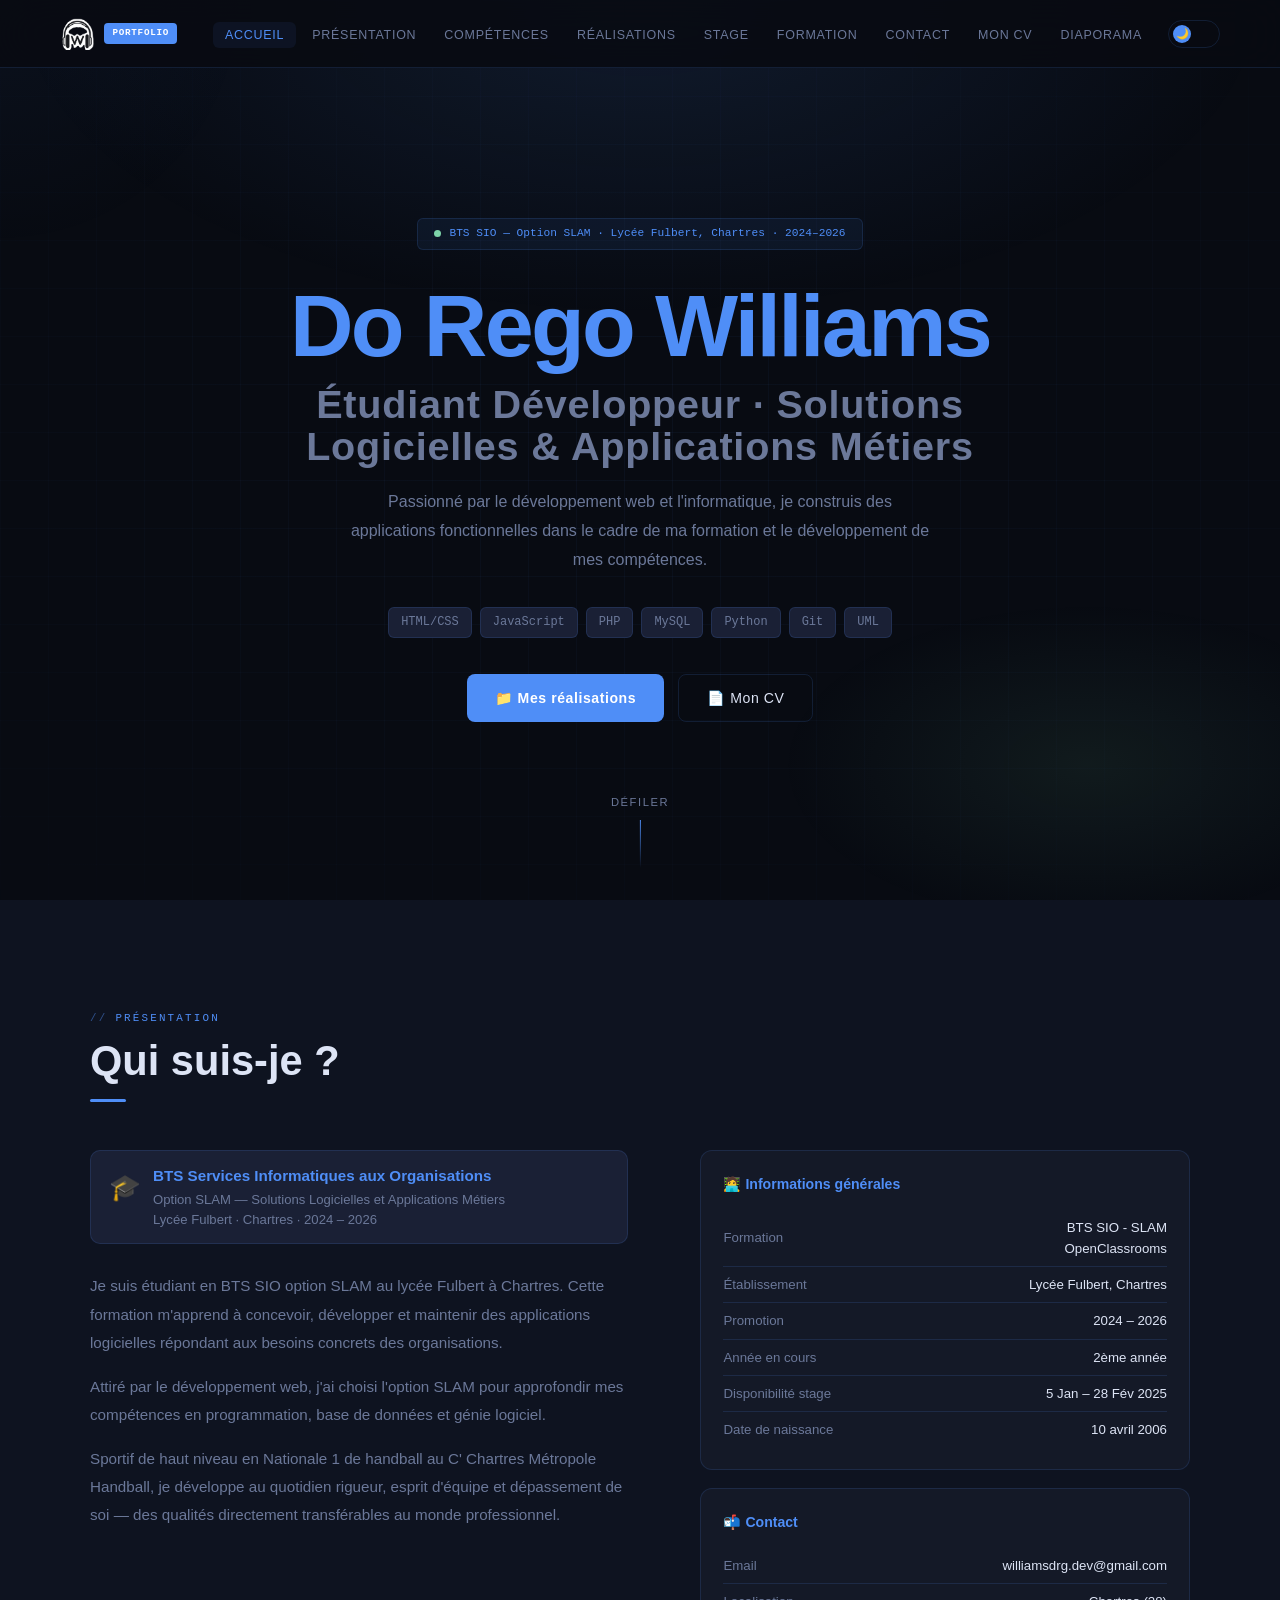
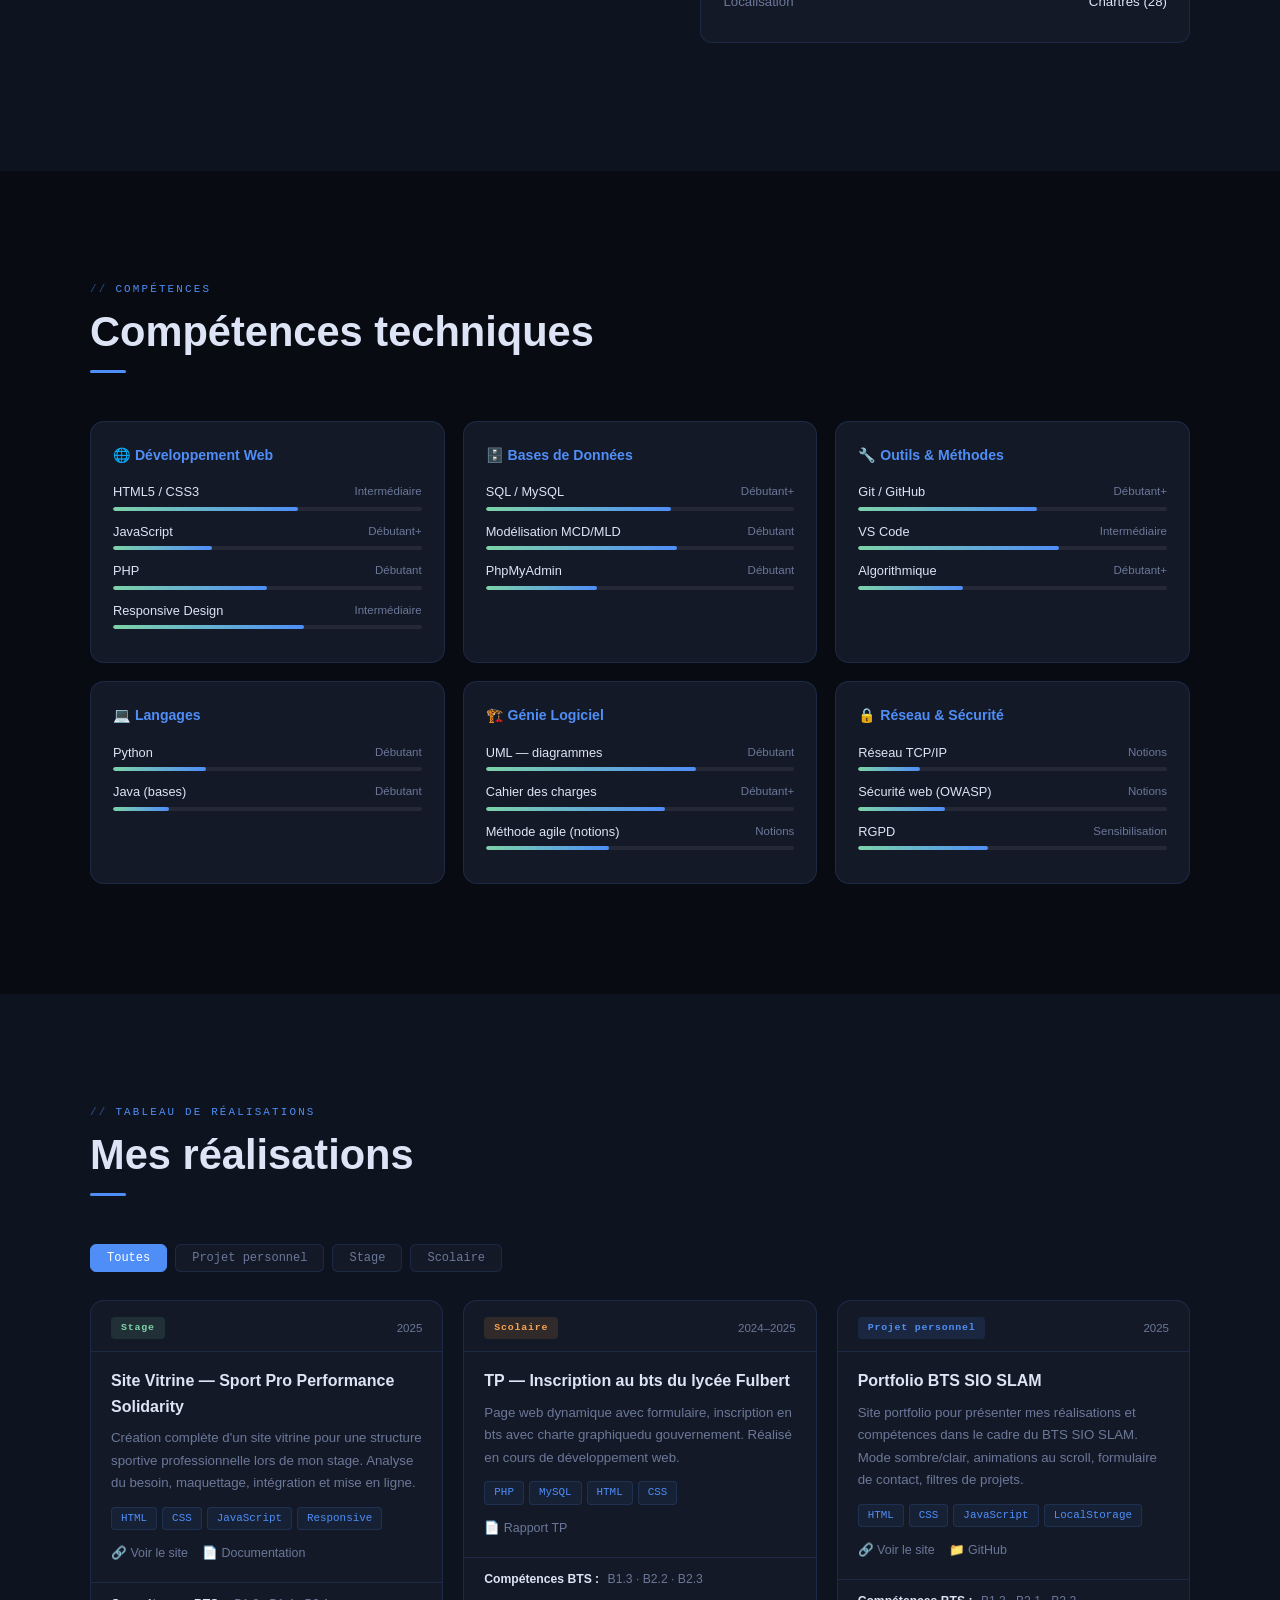
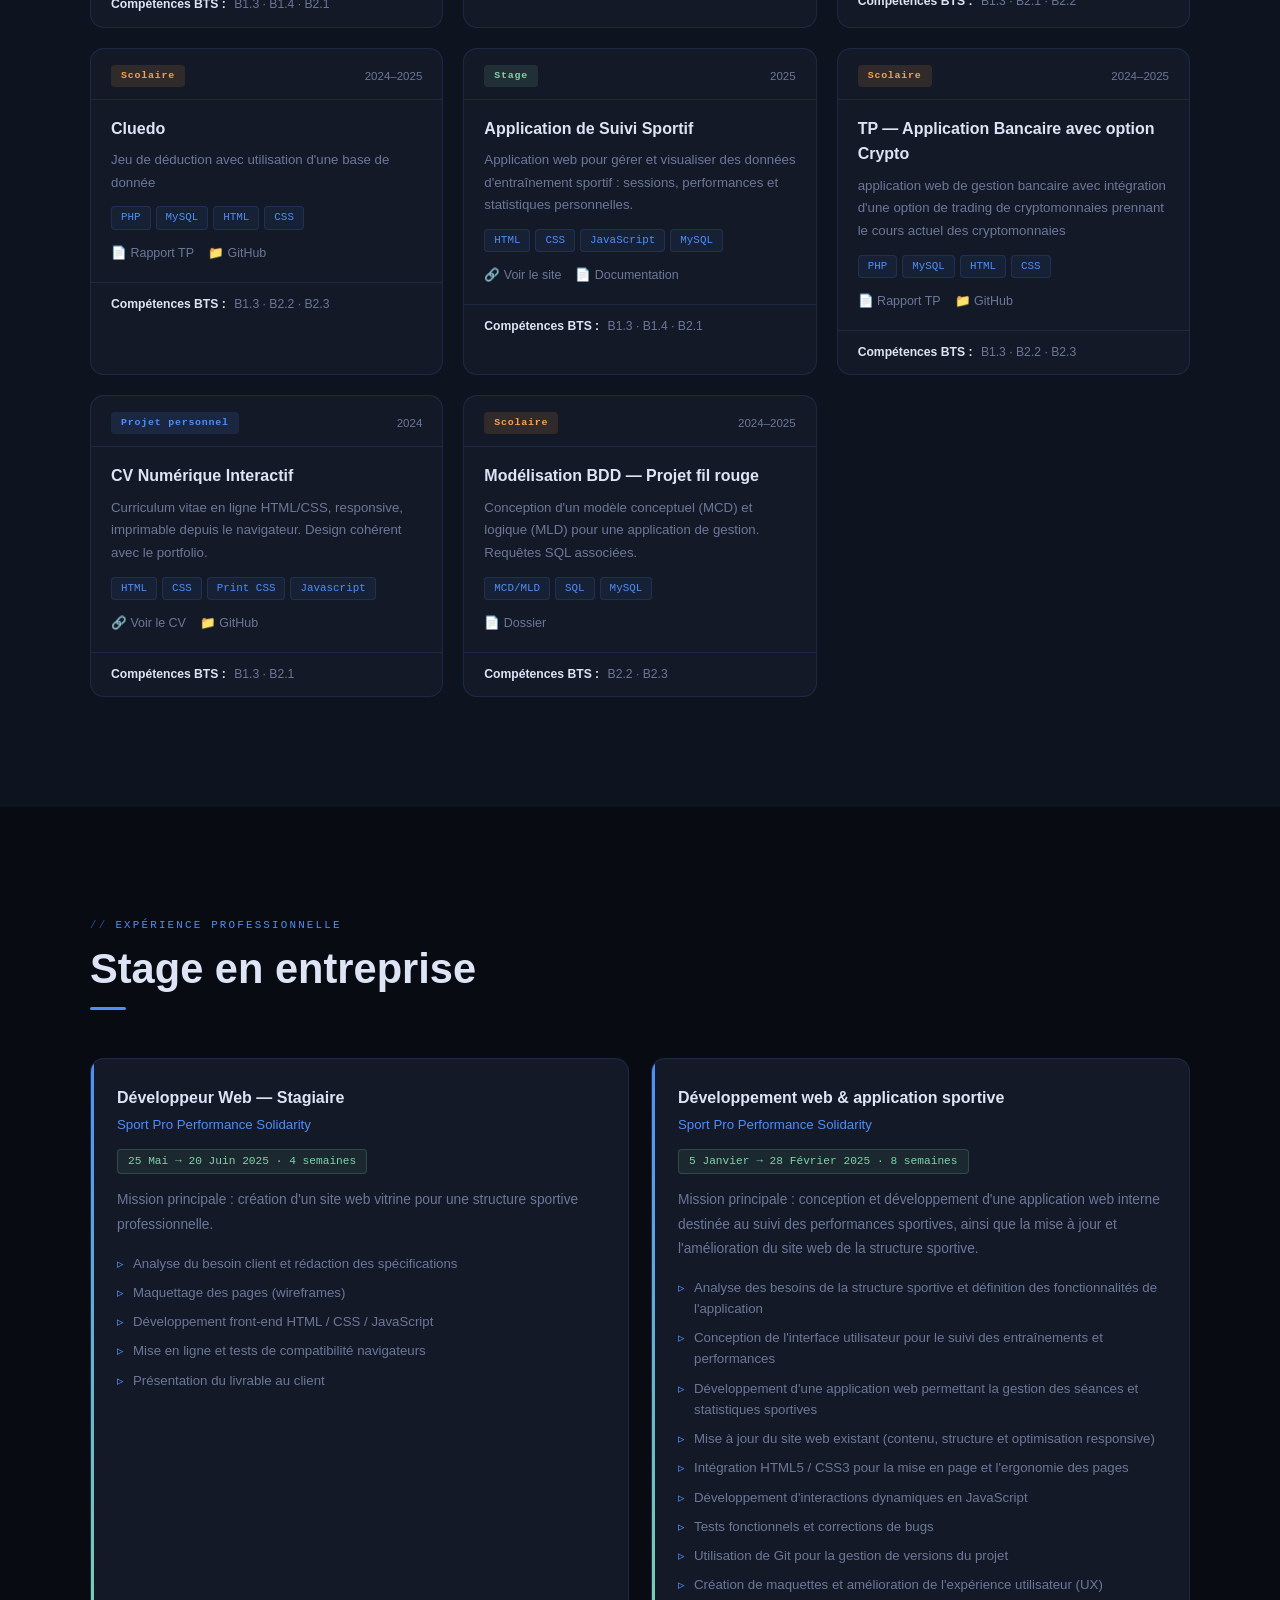
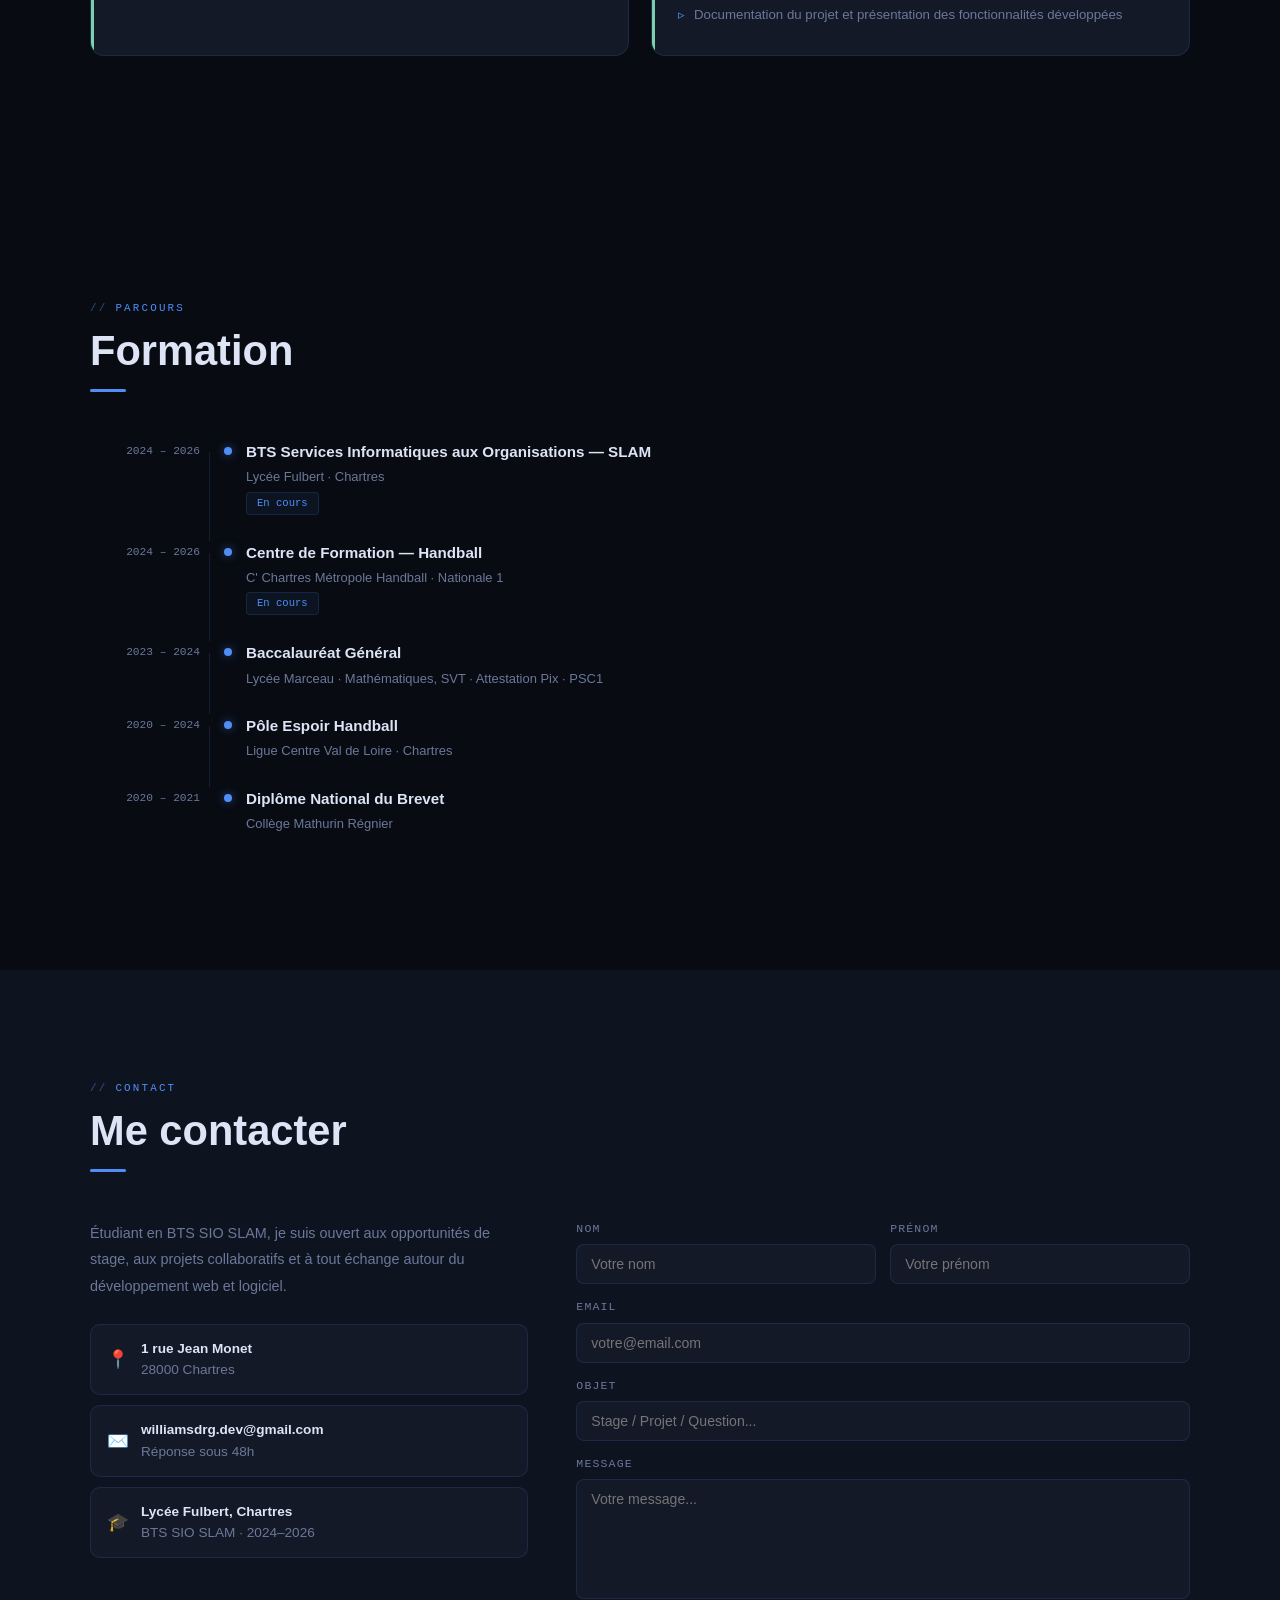
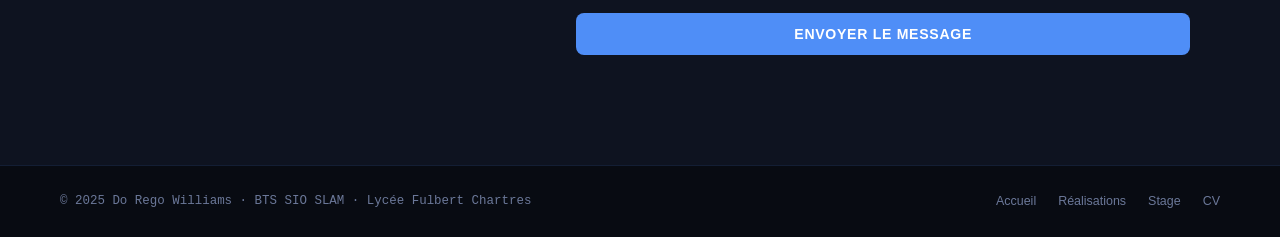
==== commit ffecd1a1: "17/03 - 14:14" ====
--- a/index.html
+++ b/index.html
@@ -4,6 +4,7 @@
 <meta charset="UTF-8">
 <meta name="viewport" content="width=device-width, initial-scale=1.0">
 <title>Portfolio — Do Rego Williams</title>
+<link rel="icon" href="img/lg.png" type="image/x-icon">
 <link rel="stylesheet" href="css/styles.css">
 </head>
 <body>
@@ -13,7 +14,7 @@
 <!-- ══════ NAVBAR ══════ -->
 <nav>
   <a href="#home" class="nav-logo">
-    DW.
+    <img class="nav-logo-icon" src="img/lg.png" alt="Logo">
     <span class="nav-logo-badge">PORTFOLIO</span>
   </a>
   <div class="nav-right">
@@ -25,6 +26,8 @@
       <li><a href="#stage">Stage</a></li>
       <li><a href="#formation">Formation</a></li>
       <li><a href="#contact">Contact</a></li>
+      <li><a href="cv.html">Mon CV</a></li> 
+      <li><a href="diapo/diapo.html">Diaporama</a></li>
     </ul>
     <button class="theme-toggle" id="themeToggle" aria-label="Basculer thème">
       <div class="toggle-thumb" id="toggleThumb">🌙</div>
@@ -49,8 +52,8 @@
       <span class="line2">Étudiant Développeur · Solutions Logicielles &amp; Applications Métiers</span>
     </h1>
     <p class="hero-sub">
-      Passionné par le développement web et logiciel, je construis des applications
-      fonctionnelles dans le cadre de ma formation BTS SIO option SLAM.
+      Passionné par le développement web et l'informatique, je construis des applications
+      fonctionnelles dans le cadre de ma formation et le développement de mes compétences.
     </p>
     <div class="hero-chips">
       <span class="hero-chip">HTML/CSS</span>
@@ -93,9 +96,9 @@
           applications logicielles répondant aux besoins concrets des organisations.
         </p>
         <p>
-          Attiré par le développement web depuis le lycée, j'ai choisi l'option SLAM
+          Attiré par le développement web, j'ai choisi l'option SLAM
           pour approfondir mes compétences en programmation, base de données et génie
-          logiciel. J'ai également réalisé un stage en entreprise où j'ai créé un site vitrine complet.
+          logiciel.
         </p>
         <p>
           Sportif de haut niveau en Nationale 1 de handball au C' Chartres Métropole Handball,
@@ -106,7 +109,7 @@
       <div class="about-right reveal">
         <div class="info-card">
           <h4>🧑‍💻 Informations générales</h4>
-          <div class="info-row"><span>Formation</span><span>BTS SIO SLAM</span></div>
+          <div class="info-row"><span>Formation</span><span>BTS SIO - SLAM <br> OpenClassrooms</span></div>
           <div class="info-row"><span>Établissement</span><span>Lycée Fulbert, Chartres</span></div>
           <div class="info-row"><span>Promotion</span><span>2024 – 2026</span></div>
           <div class="info-row"><span>Année en cours</span><span>2ème année</span></div>
@@ -116,7 +119,6 @@
         <div class="info-card">
           <h4>📬 Contact</h4>
           <div class="info-row"><span>Email</span><span>williamsdrg.dev@gmail.com</span></div>
-          <div class="info-row"><span>Téléphone</span><span>07 68 16 81 61</span></div>
           <div class="info-row"><span>Localisation</span><span>Chartres (28)</span></div>
         </div>
       </div>
@@ -138,15 +140,15 @@
         <div class="comp-cat-title">🌐 Développement Web</div>
         <div class="skill-item">
           <div class="skill-header"><span>HTML5 / CSS3</span><span>Intermédiaire</span></div>
-          <div class="skill-bar"><div class="skill-fill" style="width:70%"></div></div>
+          <div class="skill-bar"><div class="skill-fill" style="width:60%"></div></div>
         </div>
         <div class="skill-item">
           <div class="skill-header"><span>JavaScript</span><span>Débutant+</span></div>
-          <div class="skill-bar"><div class="skill-fill" style="width:42%"></div></div>
+          <div class="skill-bar"><div class="skill-fill" style="width:32%"></div></div>
         </div>
         <div class="skill-item">
           <div class="skill-header"><span>PHP</span><span>Débutant</span></div>
-          <div class="skill-bar"><div class="skill-fill" style="width:30%"></div></div>
+          <div class="skill-bar"><div class="skill-fill" style="width:50%"></div></div>
         </div>
         <div class="skill-item">
           <div class="skill-header"><span>Responsive Design</span><span>Intermédiaire</span></div>
@@ -158,11 +160,11 @@
         <div class="comp-cat-title">🗄️ Bases de Données</div>
         <div class="skill-item">
           <div class="skill-header"><span>SQL / MySQL</span><span>Débutant+</span></div>
-          <div class="skill-bar"><div class="skill-fill" style="width:40%"></div></div>
+          <div class="skill-bar"><div class="skill-fill" style="width:60%"></div></div>
         </div>
         <div class="skill-item">
           <div class="skill-header"><span>Modélisation MCD/MLD</span><span>Débutant</span></div>
-          <div class="skill-bar"><div class="skill-fill" style="width:30%"></div></div>
+          <div class="skill-bar"><div class="skill-fill" style="width:62%"></div></div>
         </div>
         <div class="skill-item">
           <div class="skill-header"><span>PhpMyAdmin</span><span>Débutant</span></div>
@@ -174,7 +176,7 @@
         <div class="comp-cat-title">🔧 Outils & Méthodes</div>
         <div class="skill-item">
           <div class="skill-header"><span>Git / GitHub</span><span>Débutant+</span></div>
-          <div class="skill-bar"><div class="skill-fill" style="width:48%"></div></div>
+          <div class="skill-bar"><div class="skill-fill" style="width:58%"></div></div>
         </div>
         <div class="skill-item">
           <div class="skill-header"><span>VS Code</span><span>Intermédiaire</span></div>
@@ -182,7 +184,7 @@
         </div>
         <div class="skill-item">
           <div class="skill-header"><span>Algorithmique</span><span>Débutant+</span></div>
-          <div class="skill-bar"><div class="skill-fill" style="width:38%"></div></div>
+          <div class="skill-bar"><div class="skill-fill" style="width:34%"></div></div>
         </div>
       </div>
 
@@ -202,15 +204,15 @@
         <div class="comp-cat-title">🏗️ Génie Logiciel</div>
         <div class="skill-item">
           <div class="skill-header"><span>UML — diagrammes</span><span>Débutant</span></div>
-          <div class="skill-bar"><div class="skill-fill" style="width:28%"></div></div>
+          <div class="skill-bar"><div class="skill-fill" style="width:68%"></div></div>
         </div>
         <div class="skill-item">
           <div class="skill-header"><span>Cahier des charges</span><span>Débutant+</span></div>
-          <div class="skill-bar"><div class="skill-fill" style="width:38%"></div></div>
+          <div class="skill-bar"><div class="skill-fill" style="width:58%"></div></div>
         </div>
         <div class="skill-item">
           <div class="skill-header"><span>Méthode agile (notions)</span><span>Notions</span></div>
-          <div class="skill-bar"><div class="skill-fill" style="width:20%"></div></div>
+          <div class="skill-bar"><div class="skill-fill" style="width:40%"></div></div>
         </div>
       </div>
 
@@ -222,7 +224,7 @@
         </div>
         <div class="skill-item">
           <div class="skill-header"><span>Sécurité web (OWASP)</span><span>Notions</span></div>
-          <div class="skill-bar"><div class="skill-fill" style="width:18%"></div></div>
+          <div class="skill-bar"><div class="skill-fill" style="width:28%"></div></div>
         </div>
         <div class="skill-item">
           <div class="skill-header"><span>RGPD</span><span>Sensibilisation</span></div>
@@ -272,6 +274,27 @@
         <div class="real-card-skills"><strong>Compétences BTS :</strong>&nbsp;B1.3 · B1.4 · B2.1</div>
       </div>
 
+      <div class="real-card reveal" data-type="scolaire">
+        <div class="real-card-header">
+          <span class="real-card-type type-scolaire">Scolaire</span>
+          <span class="real-card-year">2024–2025</span>
+        </div>
+        <div class="real-card-body">
+          <div class="real-card-title">TP — Inscription au bts du lycée Fulbert</div>
+          <div class="real-card-desc">Page web dynamique avec formulaire, inscription en bts avec charte graphiquedu gouvernement. Réalisé en cours de développement web.</div>
+          <div class="real-card-tags">
+            <span class="real-tag">PHP</span>
+            <span class="real-tag">MySQL</span>
+            <span class="real-tag">HTML</span>
+            <span class="real-tag">CSS</span>
+          </div>
+          <div class="real-card-links">
+            <a href="#" class="real-link">📄 Rapport TP</a>
+          </div>
+        </div>
+        <div class="real-card-skills"><strong>Compétences BTS :</strong>&nbsp;B1.3 · B2.2 · B2.3</div>
+      </div>
+
       <div class="real-card reveal" data-type="perso">
         <div class="real-card-header">
           <span class="real-card-type type-perso">Projet personnel</span>
@@ -288,10 +311,31 @@
           </div>
           <div class="real-card-links">
             <a href="#" class="real-link">🔗 Voir le site</a>
-            <a href="#" class="real-link">📁 GitHub</a>
+            <a href="https://github.com/Wilou-36/cv" class="real-link">📁 GitHub</a>
           </div>
         </div>
         <div class="real-card-skills"><strong>Compétences BTS :</strong>&nbsp;B1.3 · B2.1 · B2.2</div>
+      </div>
+      <div class="real-card reveal" data-type="scolaire">
+        <div class="real-card-header">
+          <span class="real-card-type type-scolaire">Scolaire</span>
+          <span class="real-card-year">2024–2025</span>
+        </div>
+        <div class="real-card-body">
+          <div class="real-card-title">Cluedo</div>
+          <div class="real-card-desc">Jeu de déduction avec utilisation d'une base de donnée</div>
+          <div class="real-card-tags">
+            <span class="real-tag">PHP</span>
+            <span class="real-tag">MySQL</span>
+            <span class="real-tag">HTML</span>
+            <span class="real-tag">CSS</span>
+          </div>
+          <div class="real-card-links">
+            <a href="#" class="real-link">📄 Rapport TP</a>
+            <a href="https://github.com/Wilou-36/Cluedo" class="real-link">📁 GitHub</a>
+          </div>
+        </div>
+        <div class="real-card-skills"><strong>Compétences BTS :</strong>&nbsp;B1.3 · B2.2 · B2.3</div>
       </div>
       <div class="real-card reveal" data-type="stage">
         <div class="real-card-header">
@@ -299,7 +343,7 @@
           <span class="real-card-year">2025</span>
         </div>
         <div class="real-card-body">
-          <div class="real-card-title">SApplication de Suivi Sportif</div>
+          <div class="real-card-title">Application de Suivi Sportif</div>
           <div class="real-card-desc">Application web pour gérer et visualiser des données d'entraînement sportif : sessions, performances et statistiques personnelles.</div>
           <div class="real-card-tags">
             <span class="real-tag">HTML</span>
@@ -321,8 +365,8 @@
           <span class="real-card-year">2024–2025</span>
         </div>
         <div class="real-card-body">
-          <div class="real-card-title">TP — Application Web PHP / MySQL</div>
-          <div class="real-card-desc">Page web dynamique avec formulaire, traitement côté serveur en PHP et stockage en base de données MySQL. Réalisé en cours de développement web.</div>
+          <div class="real-card-title">TP — Application Bancaire avec option Crypto</div>
+          <div class="real-card-desc">application web de gestion bancaire avec intégration d'une option de trading de cryptomonnaies prennant le cours actuel des cryptomonnaies</div>
           <div class="real-card-tags">
             <span class="real-tag">PHP</span>
             <span class="real-tag">MySQL</span>
@@ -331,6 +375,7 @@
           </div>
           <div class="real-card-links">
             <a href="#" class="real-link">📄 Rapport TP</a>
+            <a href="https://github.com/Wilou-36/Fulb" class="real-link">📁 GitHub</a>
           </div>
         </div>
         <div class="real-card-skills"><strong>Compétences BTS :</strong>&nbsp;B1.3 · B2.2 · B2.3</div>
@@ -348,9 +393,11 @@
             <span class="real-tag">HTML</span>
             <span class="real-tag">CSS</span>
             <span class="real-tag">Print CSS</span>
+            <span class="real-tag">Javascript</span>
           </div>
           <div class="real-card-links">
             <a href="cv.html" class="real-link">🔗 Voir le CV</a>
+            <a href="https://github.com/Wilou-36/cv" class="real-link">📁 GitHub</a>
           </div>
         </div>
         <div class="real-card-skills"><strong>Compétences BTS :</strong>&nbsp;B1.3 · B2.1</div>
@@ -494,10 +541,6 @@
           <div><strong>1 rue Jean Monet</strong><br><span>28000 Chartres</span></div>
         </div>
         <div class="contact-item">
-          <span class="contact-item-icon">📞</span>
-          <div><strong>07 68 16 81 61</strong><br><span>Disponible en journée</span></div>
-        </div>
-        <div class="contact-item">
           <span class="contact-item-icon">✉️</span>
           <div><strong>williamsdrg.dev@gmail.com</strong><br><span>Réponse sous 48h</span></div>
         </div>
--- a/css/styles.css
+++ b/css/styles.css
@@ -72,6 +72,11 @@
   font-family:'Syne',sans-serif;font-weight:800;font-size:1.05rem;
   color:var(--accent);letter-spacing:.04em;display:flex;align-items:center;gap:10px;
 }
+.nav-logo-icon{
+  height:32px;       /* adapte selon la hauteur de ta navbar */
+  width:auto;
+}
+
 .nav-logo-badge{
   background:var(--accent);color:#fff;font-size:.58rem;font-weight:700;
   padding:3px 8px;border-radius:4px;letter-spacing:.08em;font-family:'JetBrains Mono',monospace;
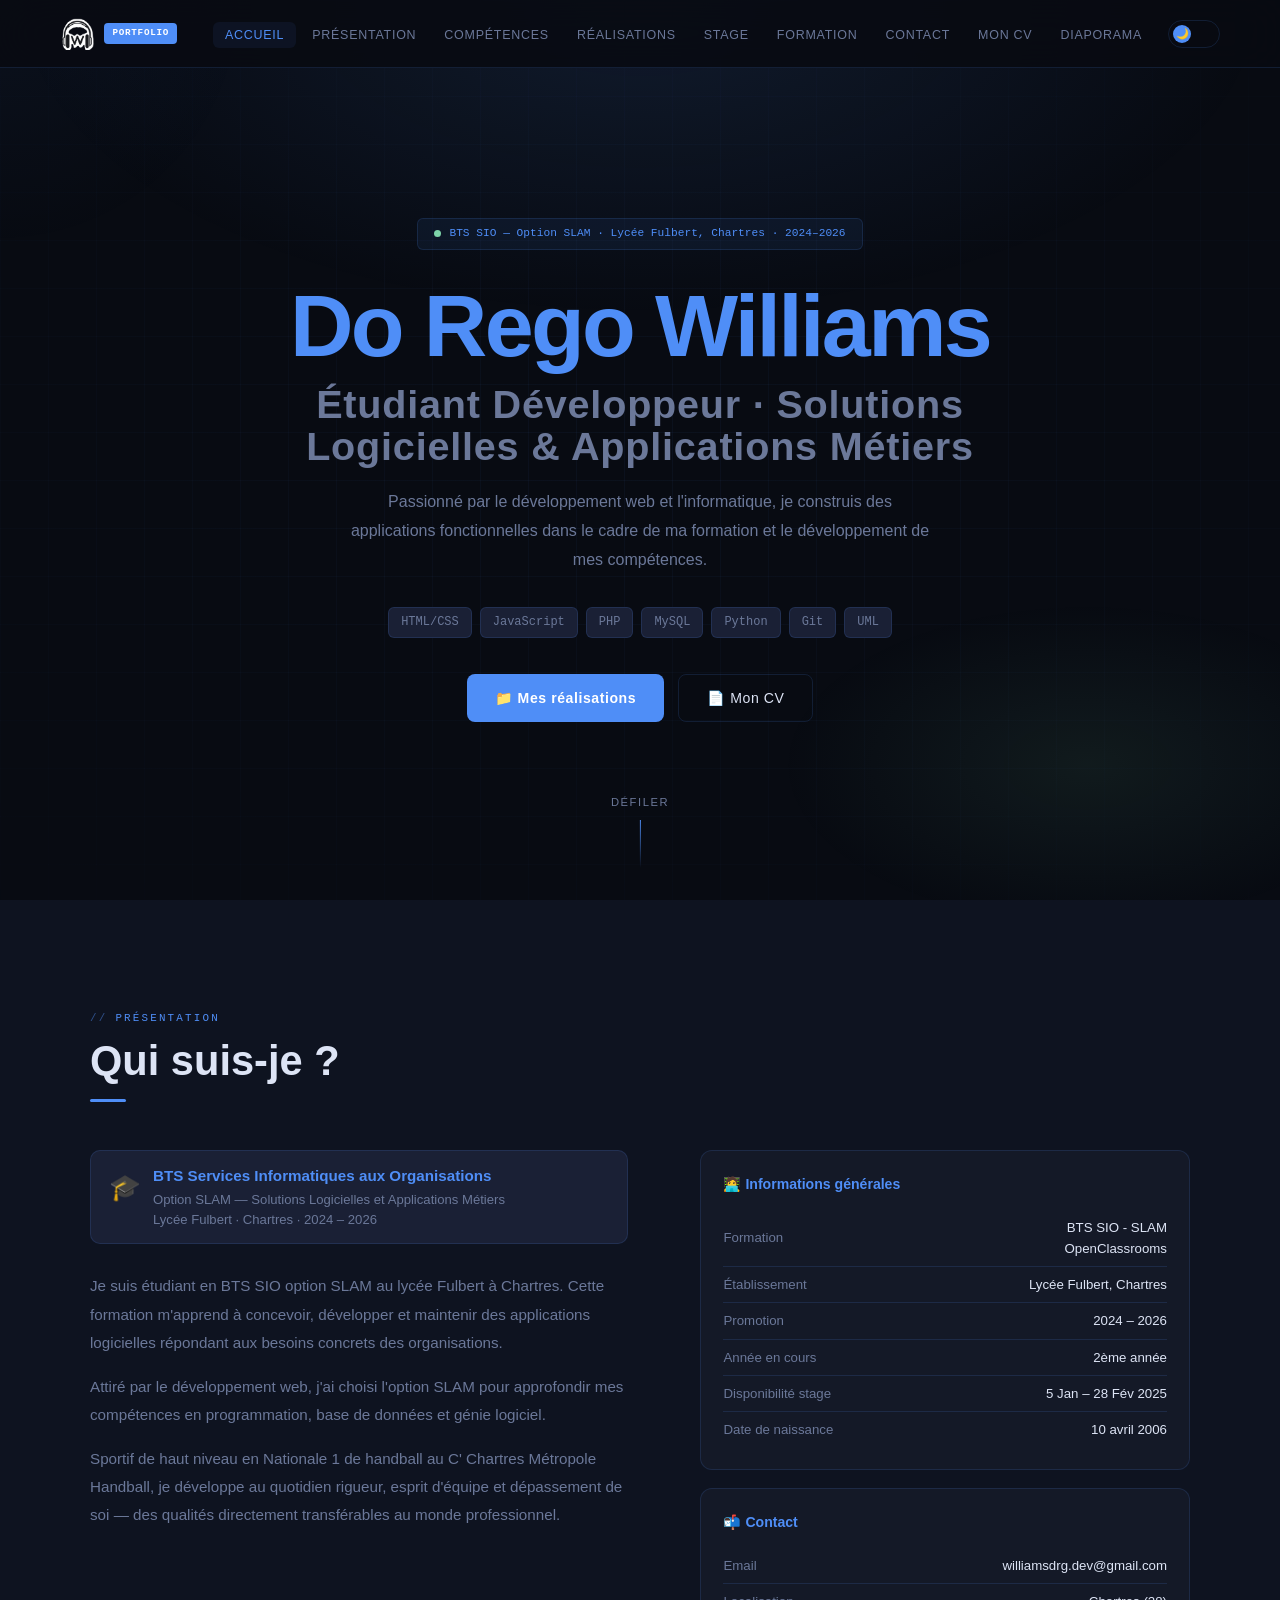
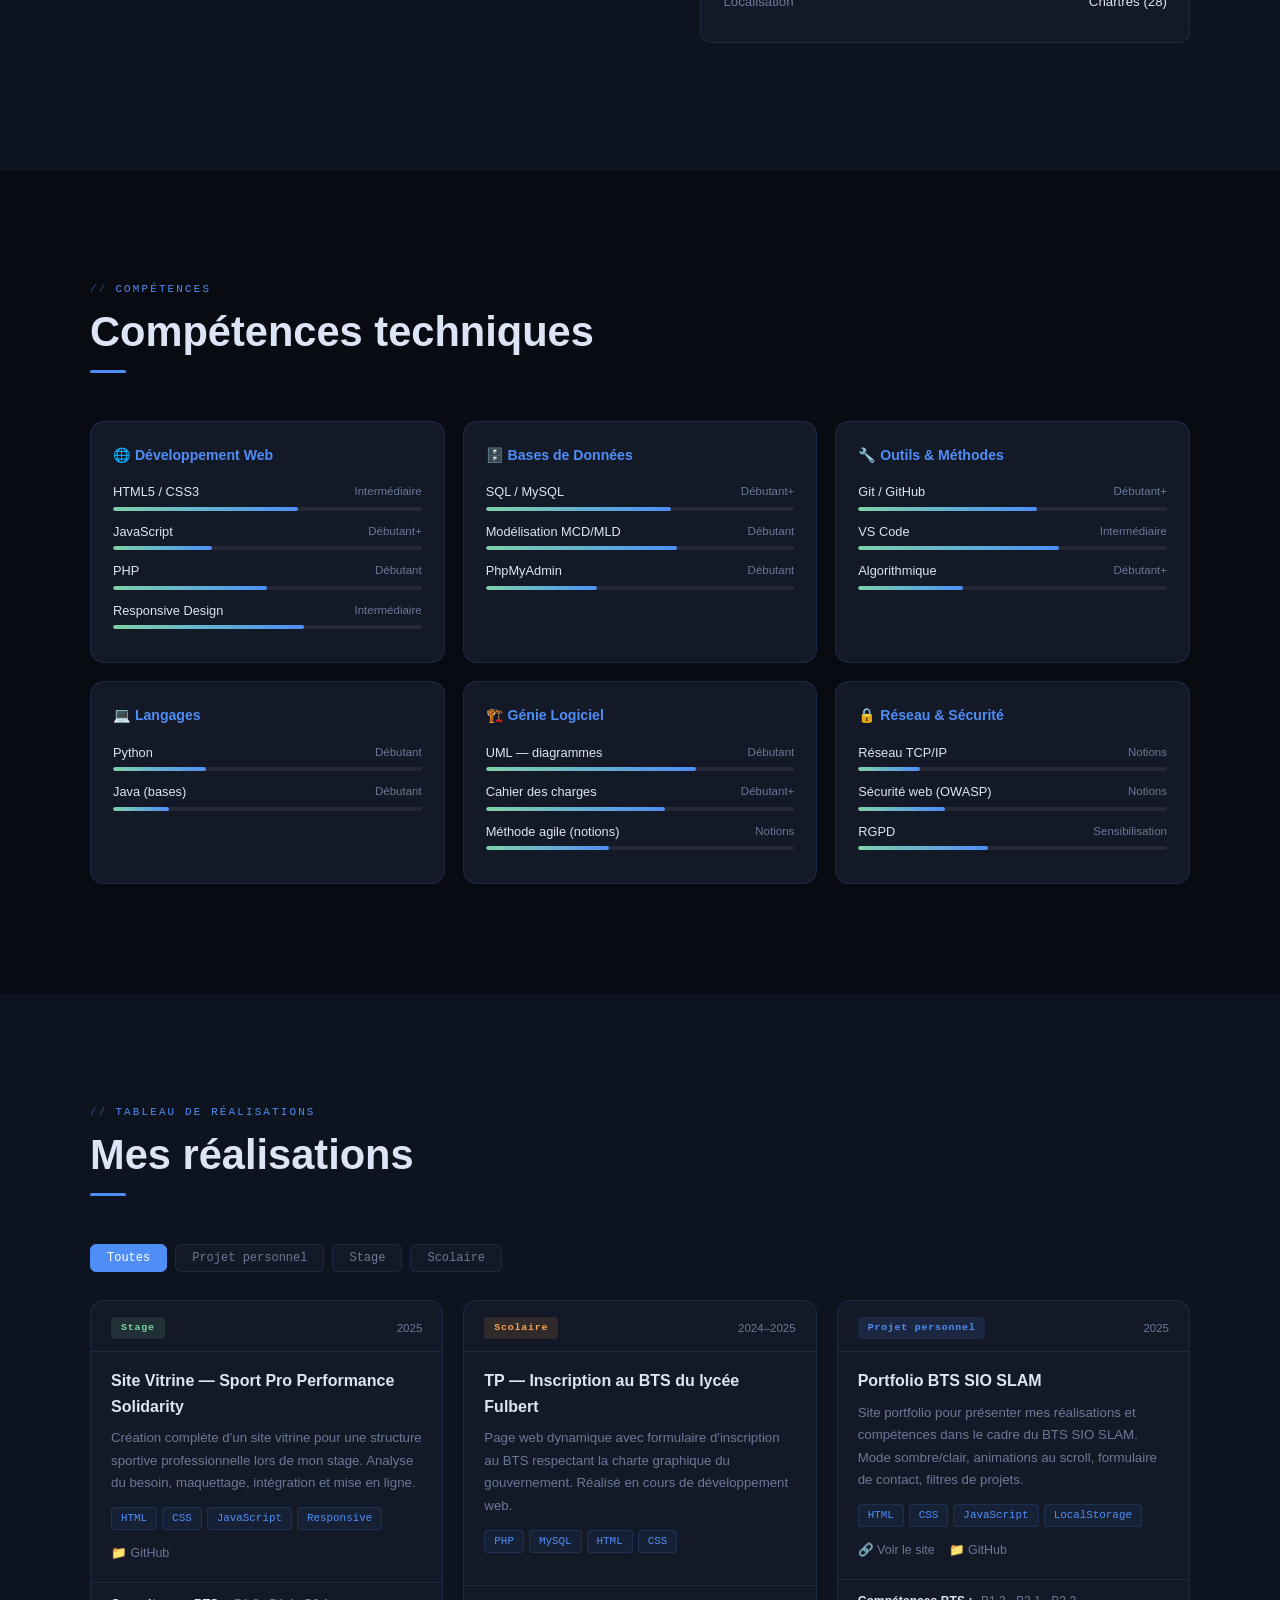
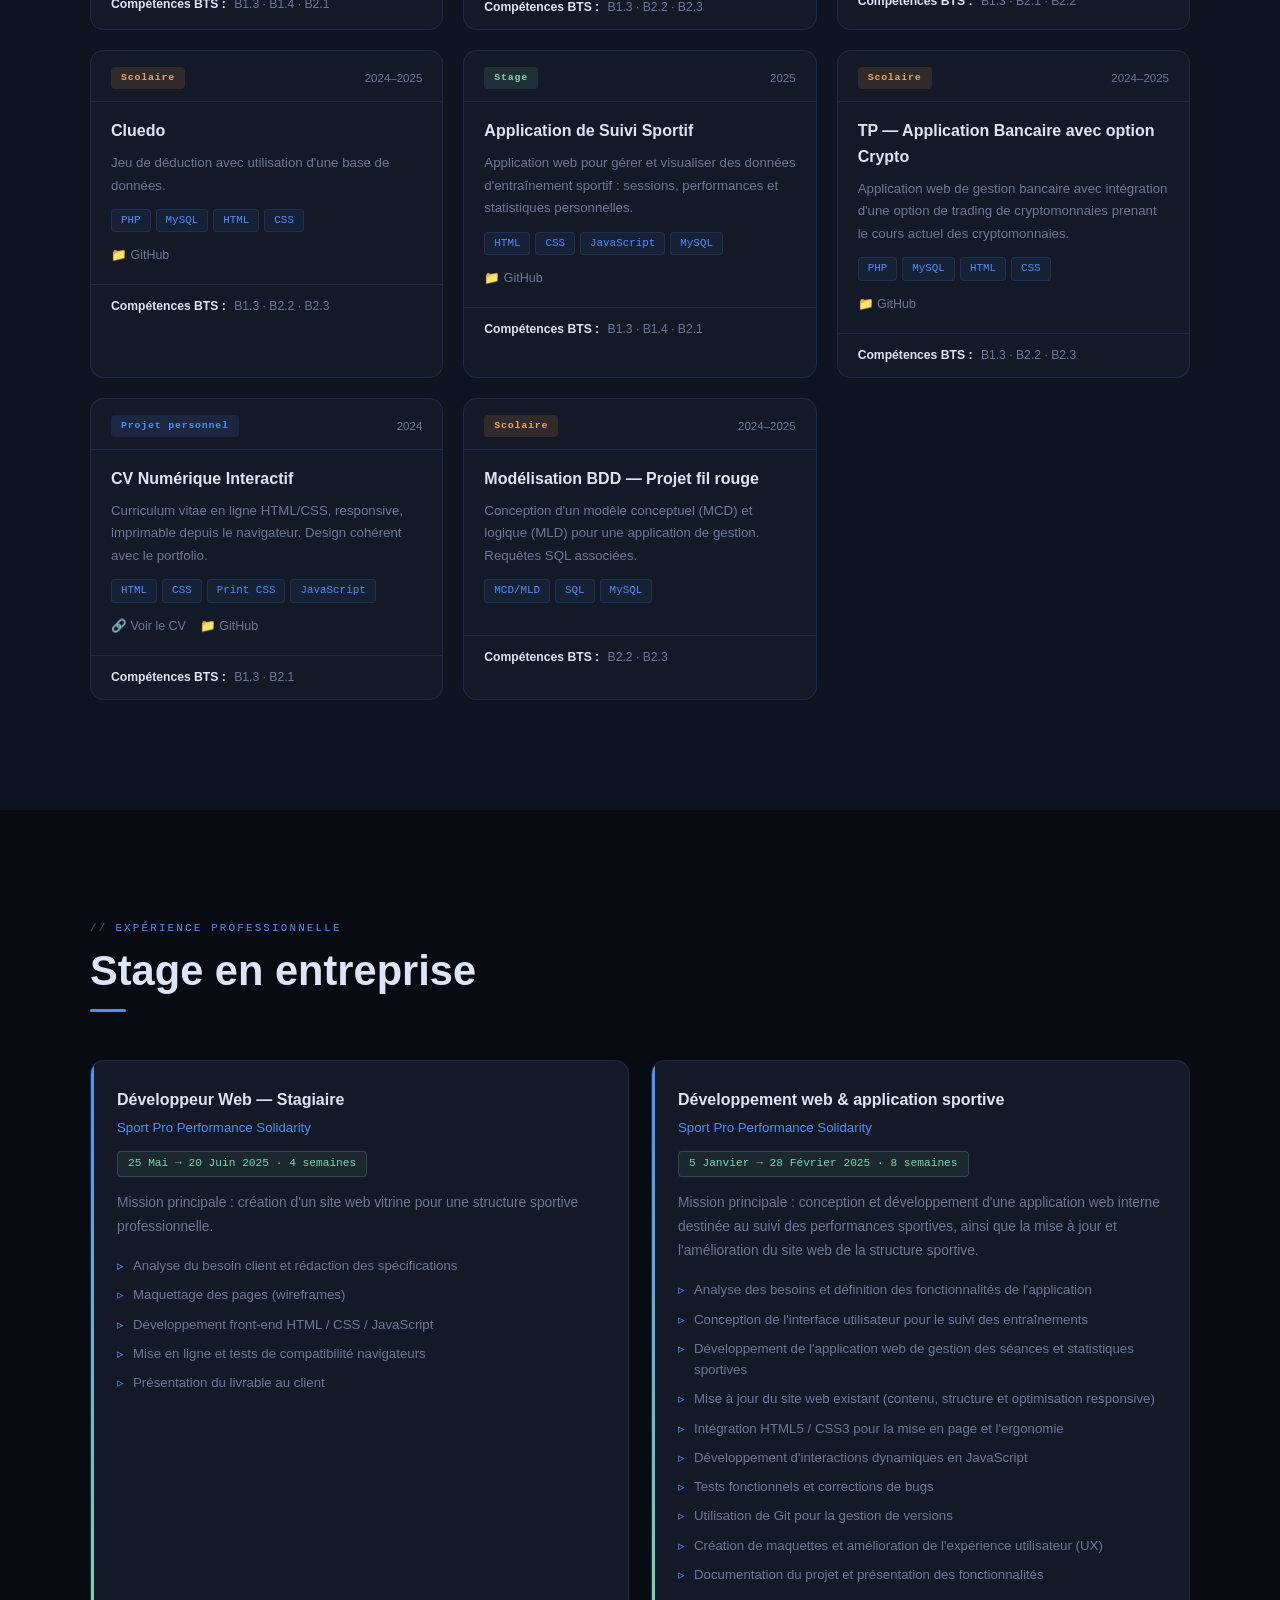
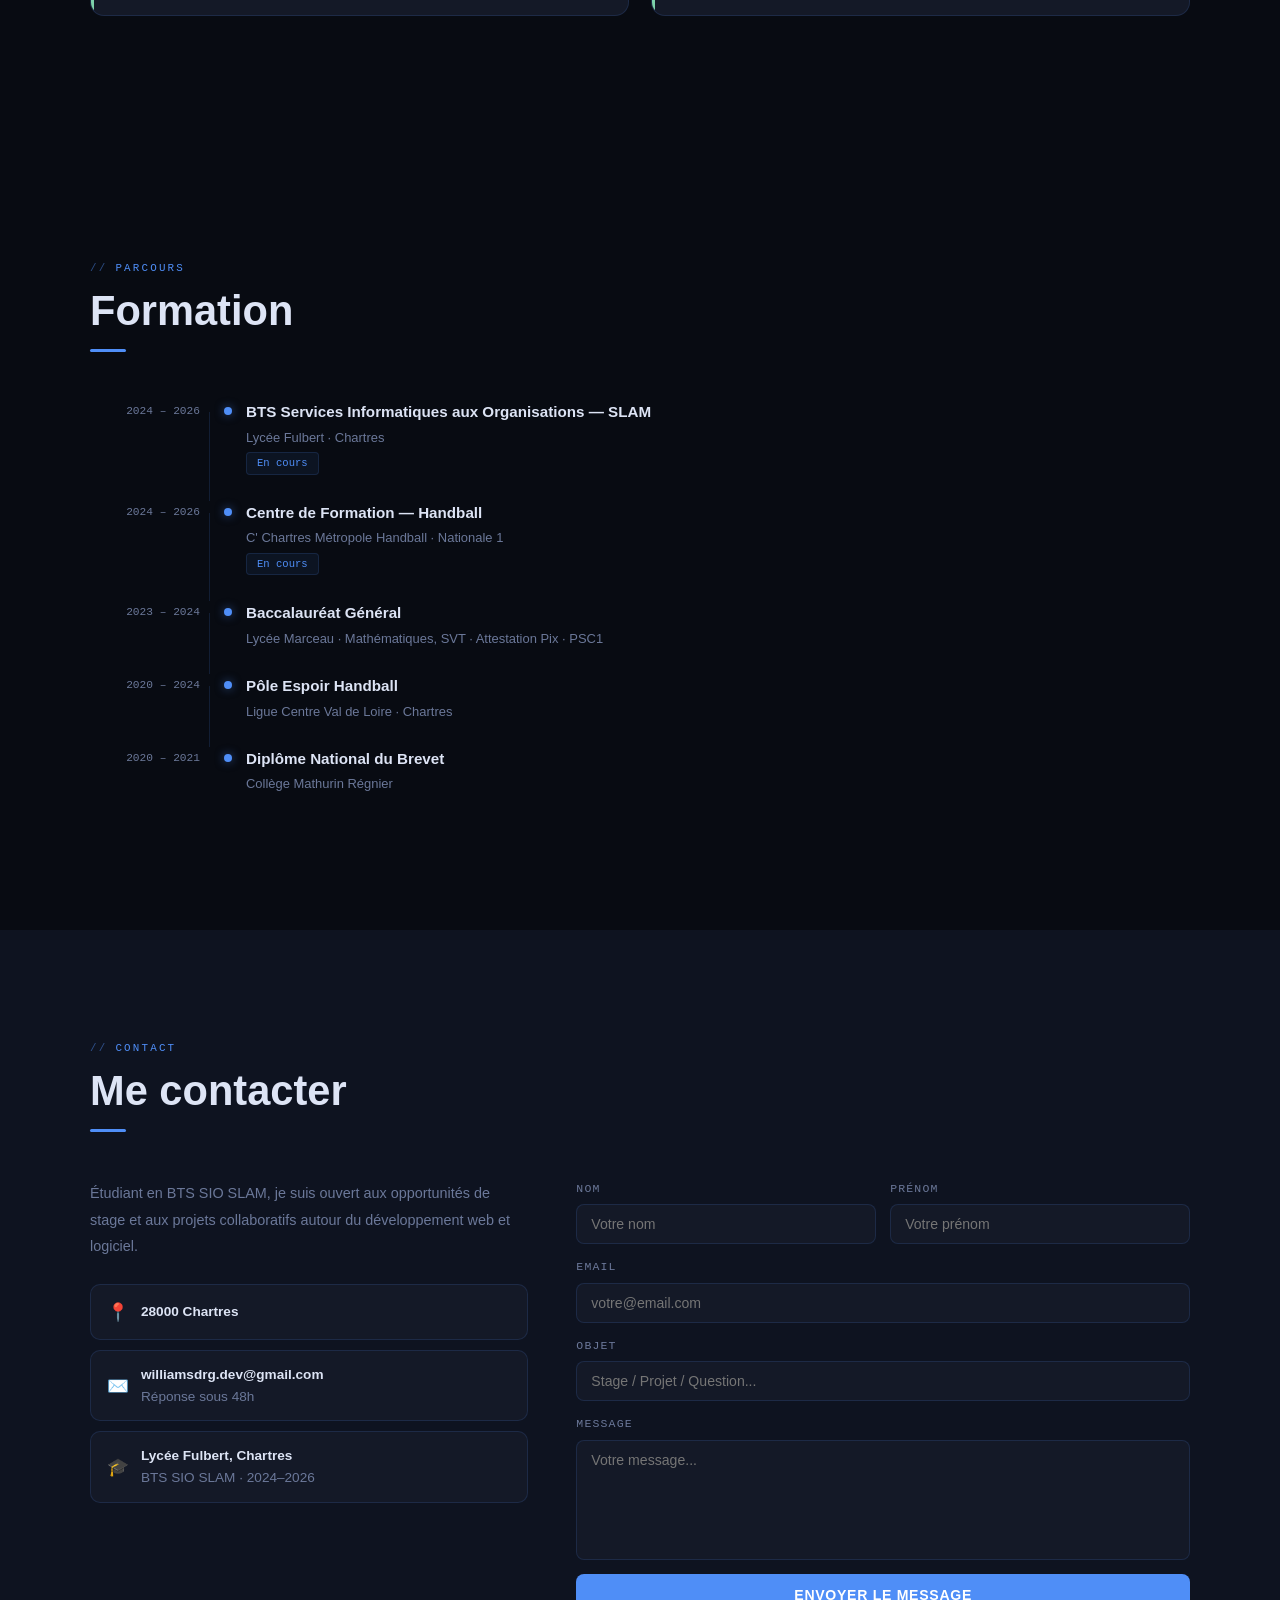
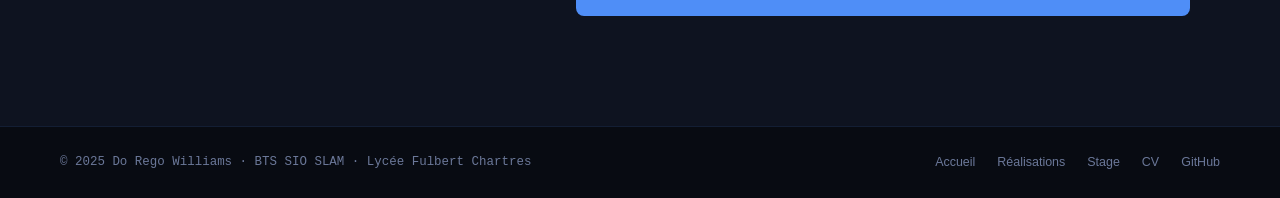
==== commit 61d636a8: "maj infra" ====
--- a/index.html
+++ b/index.html
@@ -3,8 +3,27 @@
 <head>
 <meta charset="UTF-8">
 <meta name="viewport" content="width=device-width, initial-scale=1.0">
-<title>Portfolio — Do Rego Williams</title>
+<title>Portfolio — Do Rego Williams </title>
+<meta name="description" content="Portfolio de Do Rego Williams, étudiant développeur BTS SIO SLAM au lycée Fulbert de Chartres. Découvrez mes réalisations web, compétences et expériences de stage.">
+<meta name="author" content="Do Rego Williams">
+<meta name="robots" content="index, follow">
+
+<!-- Open Graph -->
+<meta property="og:type" content="website">
+<meta property="og:title" content="Portfolio — Do Rego Williams | Développeur Web">
+<meta property="og:description" content="Étudiant développeur BTS SIO SLAM à Chartres. Réalisations web, compétences HTML/CSS/JS/PHP et expériences de stage.">
+<meta property="og:image" content="img/avatar.png">
+<meta property="og:url" content="https://wilou-36.github.io/cv/">
+<meta property="og:locale" content="fr_FR">
+
+<!-- Twitter Card -->
+<meta name="twitter:card" content="summary_large_image">
+<meta name="twitter:title" content="Portfolio — Do Rego Williams">
+<meta name="twitter:description" content="Étudiant développeur BTS SIO SLAM à Chartres.">
+<meta name="twitter:image" content="img/avatar.png">
+
 <link rel="icon" href="img/lg.png" type="image/x-icon">
+<link rel="canonical" href="https://wilou-36.github.io/cv/">
 <link rel="stylesheet" href="css/styles.css">
 </head>
 <body>
@@ -14,7 +33,7 @@
 <!-- ══════ NAVBAR ══════ -->
 <nav>
   <a href="#home" class="nav-logo">
-    <img class="nav-logo-icon" src="img/lg.png" alt="Logo">
+    <img class="nav-logo-icon" src="img/lg.png" alt="Logo Do Rego Williams">
     <span class="nav-logo-badge">PORTFOLIO</span>
   </a>
   <div class="nav-right">
@@ -26,13 +45,13 @@
       <li><a href="#stage">Stage</a></li>
       <li><a href="#formation">Formation</a></li>
       <li><a href="#contact">Contact</a></li>
-      <li><a href="cv.html">Mon CV</a></li> 
+      <li><a href="cv.html">Mon CV</a></li>
       <li><a href="diapo/diapo.html">Diaporama</a></li>
     </ul>
-    <button class="theme-toggle" id="themeToggle" aria-label="Basculer thème">
+    <button class="theme-toggle" id="themeToggle" aria-label="Basculer le thème clair/sombre">
       <div class="toggle-thumb" id="toggleThumb">🌙</div>
     </button>
-    <button class="nav-hamburger" id="hamburger" aria-label="Menu">
+    <button class="nav-hamburger" id="hamburger" aria-label="Ouvrir le menu de navigation" aria-expanded="false">
       <span></span><span></span><span></span>
     </button>
   </div>
@@ -109,7 +128,7 @@
       <div class="about-right reveal">
         <div class="info-card">
           <h4>🧑‍💻 Informations générales</h4>
-          <div class="info-row"><span>Formation</span><span>BTS SIO - SLAM <br> OpenClassrooms</span></div>
+          <div class="info-row"><span>Formation</span><span>BTS SIO - SLAM<br>OpenClassrooms</span></div>
           <div class="info-row"><span>Établissement</span><span>Lycée Fulbert, Chartres</span></div>
           <div class="info-row"><span>Promotion</span><span>2024 – 2026</span></div>
           <div class="info-row"><span>Année en cours</span><span>2ème année</span></div>
@@ -118,7 +137,7 @@
         </div>
         <div class="info-card">
           <h4>📬 Contact</h4>
-          <div class="info-row"><span>Email</span><span>williamsdrg.dev@gmail.com</span></div>
+          <div class="info-row"><span>Email</span><span><a href="mailto:williamsdrg.dev@gmail.com">williamsdrg.dev@gmail.com</a></span></div>
           <div class="info-row"><span>Localisation</span><span>Chartres (28)</span></div>
         </div>
       </div>
@@ -173,7 +192,7 @@
       </div>
 
       <div class="comp-cat reveal">
-        <div class="comp-cat-title">🔧 Outils & Méthodes</div>
+        <div class="comp-cat-title">🔧 Outils &amp; Méthodes</div>
         <div class="skill-item">
           <div class="skill-header"><span>Git / GitHub</span><span>Débutant+</span></div>
           <div class="skill-bar"><div class="skill-fill" style="width:58%"></div></div>
@@ -217,7 +236,7 @@
       </div>
 
       <div class="comp-cat reveal">
-        <div class="comp-cat-title">🔒 Réseau & Sécurité</div>
+        <div class="comp-cat-title">🔒 Réseau &amp; Sécurité</div>
         <div class="skill-item">
           <div class="skill-header"><span>Réseau TCP/IP</span><span>Notions</span></div>
           <div class="skill-bar"><div class="skill-fill" style="width:20%"></div></div>
@@ -267,8 +286,7 @@
             <span class="real-tag">Responsive</span>
           </div>
           <div class="real-card-links">
-            <a href="#" class="real-link">🔗 Voir le site</a>
-            <a href="#" class="real-link">📄 Documentation</a>
+            <a href="https://github.com/Wilou-36" class="real-link" target="_blank" rel="noopener">📁 GitHub</a>
           </div>
         </div>
         <div class="real-card-skills"><strong>Compétences BTS :</strong>&nbsp;B1.3 · B1.4 · B2.1</div>
@@ -280,17 +298,14 @@
           <span class="real-card-year">2024–2025</span>
         </div>
         <div class="real-card-body">
-          <div class="real-card-title">TP — Inscription au bts du lycée Fulbert</div>
-          <div class="real-card-desc">Page web dynamique avec formulaire, inscription en bts avec charte graphiquedu gouvernement. Réalisé en cours de développement web.</div>
+          <div class="real-card-title">TP — Inscription au BTS du lycée Fulbert</div>
+          <div class="real-card-desc">Page web dynamique avec formulaire d'inscription au BTS respectant la charte graphique du gouvernement. Réalisé en cours de développement web.</div>
           <div class="real-card-tags">
             <span class="real-tag">PHP</span>
             <span class="real-tag">MySQL</span>
             <span class="real-tag">HTML</span>
             <span class="real-tag">CSS</span>
           </div>
-          <div class="real-card-links">
-            <a href="#" class="real-link">📄 Rapport TP</a>
-          </div>
         </div>
         <div class="real-card-skills"><strong>Compétences BTS :</strong>&nbsp;B1.3 · B2.2 · B2.3</div>
       </div>
@@ -310,12 +325,13 @@
             <span class="real-tag">LocalStorage</span>
           </div>
           <div class="real-card-links">
-            <a href="#" class="real-link">🔗 Voir le site</a>
-            <a href="https://github.com/Wilou-36/cv" class="real-link">📁 GitHub</a>
+            <a href="https://wilou-36.github.io/cv/" class="real-link" target="_blank" rel="noopener">🔗 Voir le site</a>
+            <a href="https://github.com/Wilou-36/cv" class="real-link" target="_blank" rel="noopener">📁 GitHub</a>
           </div>
         </div>
         <div class="real-card-skills"><strong>Compétences BTS :</strong>&nbsp;B1.3 · B2.1 · B2.2</div>
       </div>
+
       <div class="real-card reveal" data-type="scolaire">
         <div class="real-card-header">
           <span class="real-card-type type-scolaire">Scolaire</span>
@@ -323,7 +339,7 @@
         </div>
         <div class="real-card-body">
           <div class="real-card-title">Cluedo</div>
-          <div class="real-card-desc">Jeu de déduction avec utilisation d'une base de donnée</div>
+          <div class="real-card-desc">Jeu de déduction avec utilisation d'une base de données.</div>
           <div class="real-card-tags">
             <span class="real-tag">PHP</span>
             <span class="real-tag">MySQL</span>
@@ -331,12 +347,12 @@
             <span class="real-tag">CSS</span>
           </div>
           <div class="real-card-links">
-            <a href="#" class="real-link">📄 Rapport TP</a>
-            <a href="https://github.com/Wilou-36/Cluedo" class="real-link">📁 GitHub</a>
+            <a href="https://github.com/Wilou-36/Cluedo" class="real-link" target="_blank" rel="noopener">📁 GitHub</a>
           </div>
         </div>
         <div class="real-card-skills"><strong>Compétences BTS :</strong>&nbsp;B1.3 · B2.2 · B2.3</div>
       </div>
+
       <div class="real-card reveal" data-type="stage">
         <div class="real-card-header">
           <span class="real-card-type type-stage">Stage</span>
@@ -352,8 +368,7 @@
             <span class="real-tag">MySQL</span>
           </div>
           <div class="real-card-links">
-            <a href="#" class="real-link">🔗 Voir le site</a>
-            <a href="#" class="real-link">📄 Documentation</a>
+            <a href="https://github.com/Wilou-36" class="real-link" target="_blank" rel="noopener">📁 GitHub</a>
           </div>
         </div>
         <div class="real-card-skills"><strong>Compétences BTS :</strong>&nbsp;B1.3 · B1.4 · B2.1</div>
@@ -366,7 +381,7 @@
         </div>
         <div class="real-card-body">
           <div class="real-card-title">TP — Application Bancaire avec option Crypto</div>
-          <div class="real-card-desc">application web de gestion bancaire avec intégration d'une option de trading de cryptomonnaies prennant le cours actuel des cryptomonnaies</div>
+          <div class="real-card-desc">Application web de gestion bancaire avec intégration d'une option de trading de cryptomonnaies prenant le cours actuel des cryptomonnaies.</div>
           <div class="real-card-tags">
             <span class="real-tag">PHP</span>
             <span class="real-tag">MySQL</span>
@@ -374,8 +389,7 @@
             <span class="real-tag">CSS</span>
           </div>
           <div class="real-card-links">
-            <a href="#" class="real-link">📄 Rapport TP</a>
-            <a href="https://github.com/Wilou-36/Fulb" class="real-link">📁 GitHub</a>
+            <a href="https://github.com/Wilou-36/Fulb" class="real-link" target="_blank" rel="noopener">📁 GitHub</a>
           </div>
         </div>
         <div class="real-card-skills"><strong>Compétences BTS :</strong>&nbsp;B1.3 · B2.2 · B2.3</div>
@@ -393,11 +407,11 @@
             <span class="real-tag">HTML</span>
             <span class="real-tag">CSS</span>
             <span class="real-tag">Print CSS</span>
-            <span class="real-tag">Javascript</span>
+            <span class="real-tag">JavaScript</span>
           </div>
           <div class="real-card-links">
             <a href="cv.html" class="real-link">🔗 Voir le CV</a>
-            <a href="https://github.com/Wilou-36/cv" class="real-link">📁 GitHub</a>
+            <a href="https://github.com/Wilou-36/cv" class="real-link" target="_blank" rel="noopener">📁 GitHub</a>
           </div>
         </div>
         <div class="real-card-skills"><strong>Compétences BTS :</strong>&nbsp;B1.3 · B2.1</div>
@@ -415,9 +429,6 @@
             <span class="real-tag">MCD/MLD</span>
             <span class="real-tag">SQL</span>
             <span class="real-tag">MySQL</span>
-          </div>
-          <div class="real-card-links">
-            <a href="#" class="real-link">📄 Dossier</a>
           </div>
         </div>
         <div class="real-card-skills"><strong>Compétences BTS :</strong>&nbsp;B2.2 · B2.3</div>
@@ -450,25 +461,25 @@
         </ul>
       </div>
       <div class="stage-card">
-        <h3>Développement web & application sportive</h3>
+        <h3>Développement web &amp; application sportive</h3>
         <div class="stage-company">Sport Pro Performance Solidarity</div>
         <div class="stage-date">5 Janvier → 28 Février 2025 · 8 semaines</div>
         <p>
-        Mission principale : conception et développement d'une application web interne
-        destinée au suivi des performances sportives, ainsi que la mise à jour
-        et l'amélioration du site web de la structure sportive.
+          Mission principale : conception et développement d'une application web interne
+          destinée au suivi des performances sportives, ainsi que la mise à jour
+          et l'amélioration du site web de la structure sportive.
         </p>
         <ul class="stage-missions">
-          <li>Analyse des besoins de la structure sportive et définition des fonctionnalités de l'application</li>
-          <li>Conception de l'interface utilisateur pour le suivi des entraînements et performances</li>
-          <li>Développement d'une application web permettant la gestion des séances et statistiques sportives</li>
+          <li>Analyse des besoins et définition des fonctionnalités de l'application</li>
+          <li>Conception de l'interface utilisateur pour le suivi des entraînements</li>
+          <li>Développement de l'application web de gestion des séances et statistiques sportives</li>
           <li>Mise à jour du site web existant (contenu, structure et optimisation responsive)</li>
-          <li>Intégration HTML5 / CSS3 pour la mise en page et l'ergonomie des pages</li>
+          <li>Intégration HTML5 / CSS3 pour la mise en page et l'ergonomie</li>
           <li>Développement d'interactions dynamiques en JavaScript</li>
           <li>Tests fonctionnels et corrections de bugs</li>
-          <li>Utilisation de Git pour la gestion de versions du projet</li>
+          <li>Utilisation de Git pour la gestion de versions</li>
           <li>Création de maquettes et amélioration de l'expérience utilisateur (UX)</li>
-          <li>Documentation du projet et présentation des fonctionnalités développées</li>
+          <li>Documentation du projet et présentation des fonctionnalités</li>
         </ul>
       </div>
     </div>
@@ -535,21 +546,21 @@
     </div>
     <div class="contact-grid">
       <div class="contact-info reveal">
-        <p>Étudiant en BTS SIO SLAM, je suis ouvert aux opportunités de stage, aux projets collaboratifs et à tout échange autour du développement web et logiciel.</p>
+        <p>Étudiant en BTS SIO SLAM, je suis ouvert aux opportunités de stage et aux projets collaboratifs autour du développement web et logiciel.</p>
         <div class="contact-item">
           <span class="contact-item-icon">📍</span>
-          <div><strong>1 rue Jean Monet</strong><br><span>28000 Chartres</span></div>
+          <div><strong>28000 Chartres</strong></div>
         </div>
         <div class="contact-item">
           <span class="contact-item-icon">✉️</span>
-          <div><strong>williamsdrg.dev@gmail.com</strong><br><span>Réponse sous 48h</span></div>
+          <div><strong><a href="mailto:williamsdrg.dev@gmail.com">williamsdrg.dev@gmail.com</a></strong><br><span>Réponse sous 48h</span></div>
         </div>
         <div class="contact-item">
           <span class="contact-item-icon">🎓</span>
           <div><strong>Lycée Fulbert, Chartres</strong><br><span>BTS SIO SLAM · 2024–2026</span></div>
         </div>
       </div>
-      <form class="contact-form reveal" onsubmit="handleSubmit(event)">
+      <form class="contact-form reveal" action="https://formspree.io/f/REMPLACER_PAR_TON_ID" method="POST">
         <div class="form-row">
           <div class="form-group">
             <label for="nom">Nom</label>
@@ -586,6 +597,7 @@
     <a href="#realisations">Réalisations</a>
     <a href="#stage">Stage</a>
     <a href="cv.html">CV</a>
+    <a href="https://github.com/Wilou-36" target="_blank" rel="noopener">GitHub</a>
   </div>
 </footer>
 
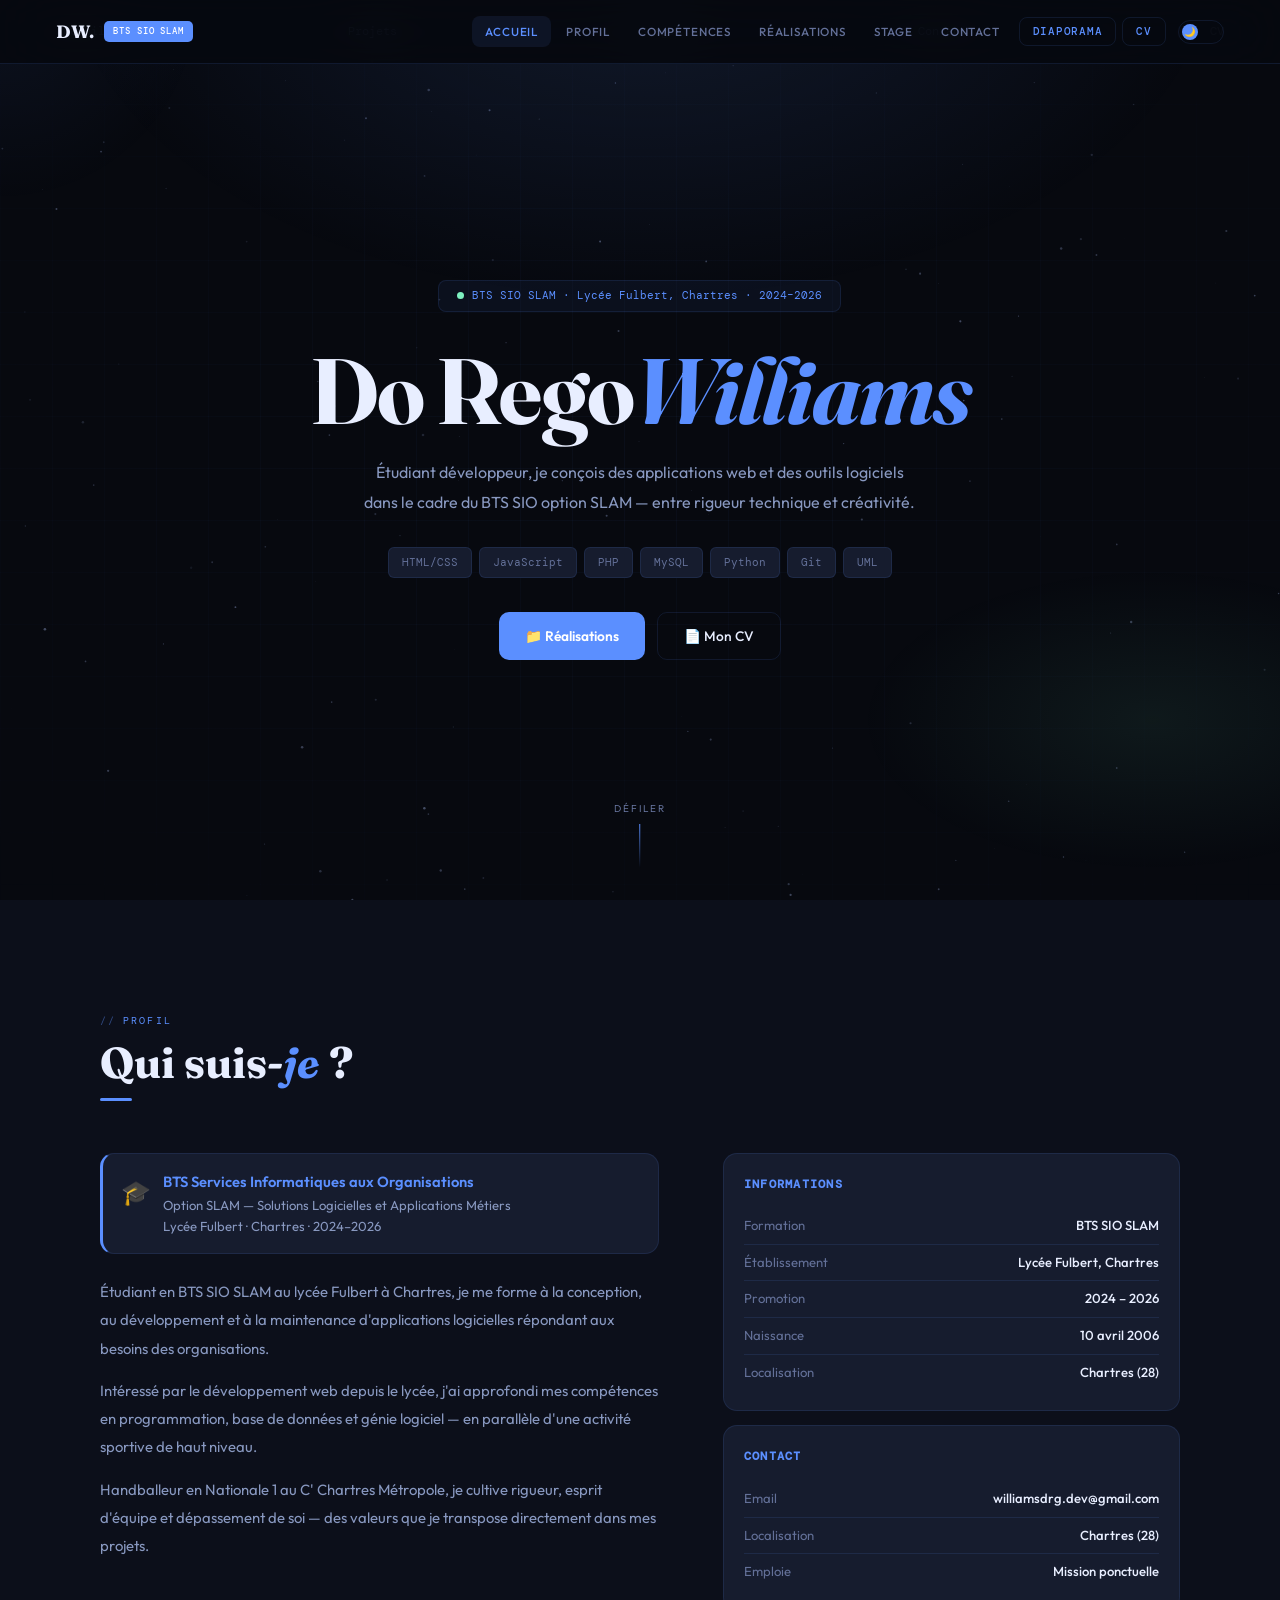
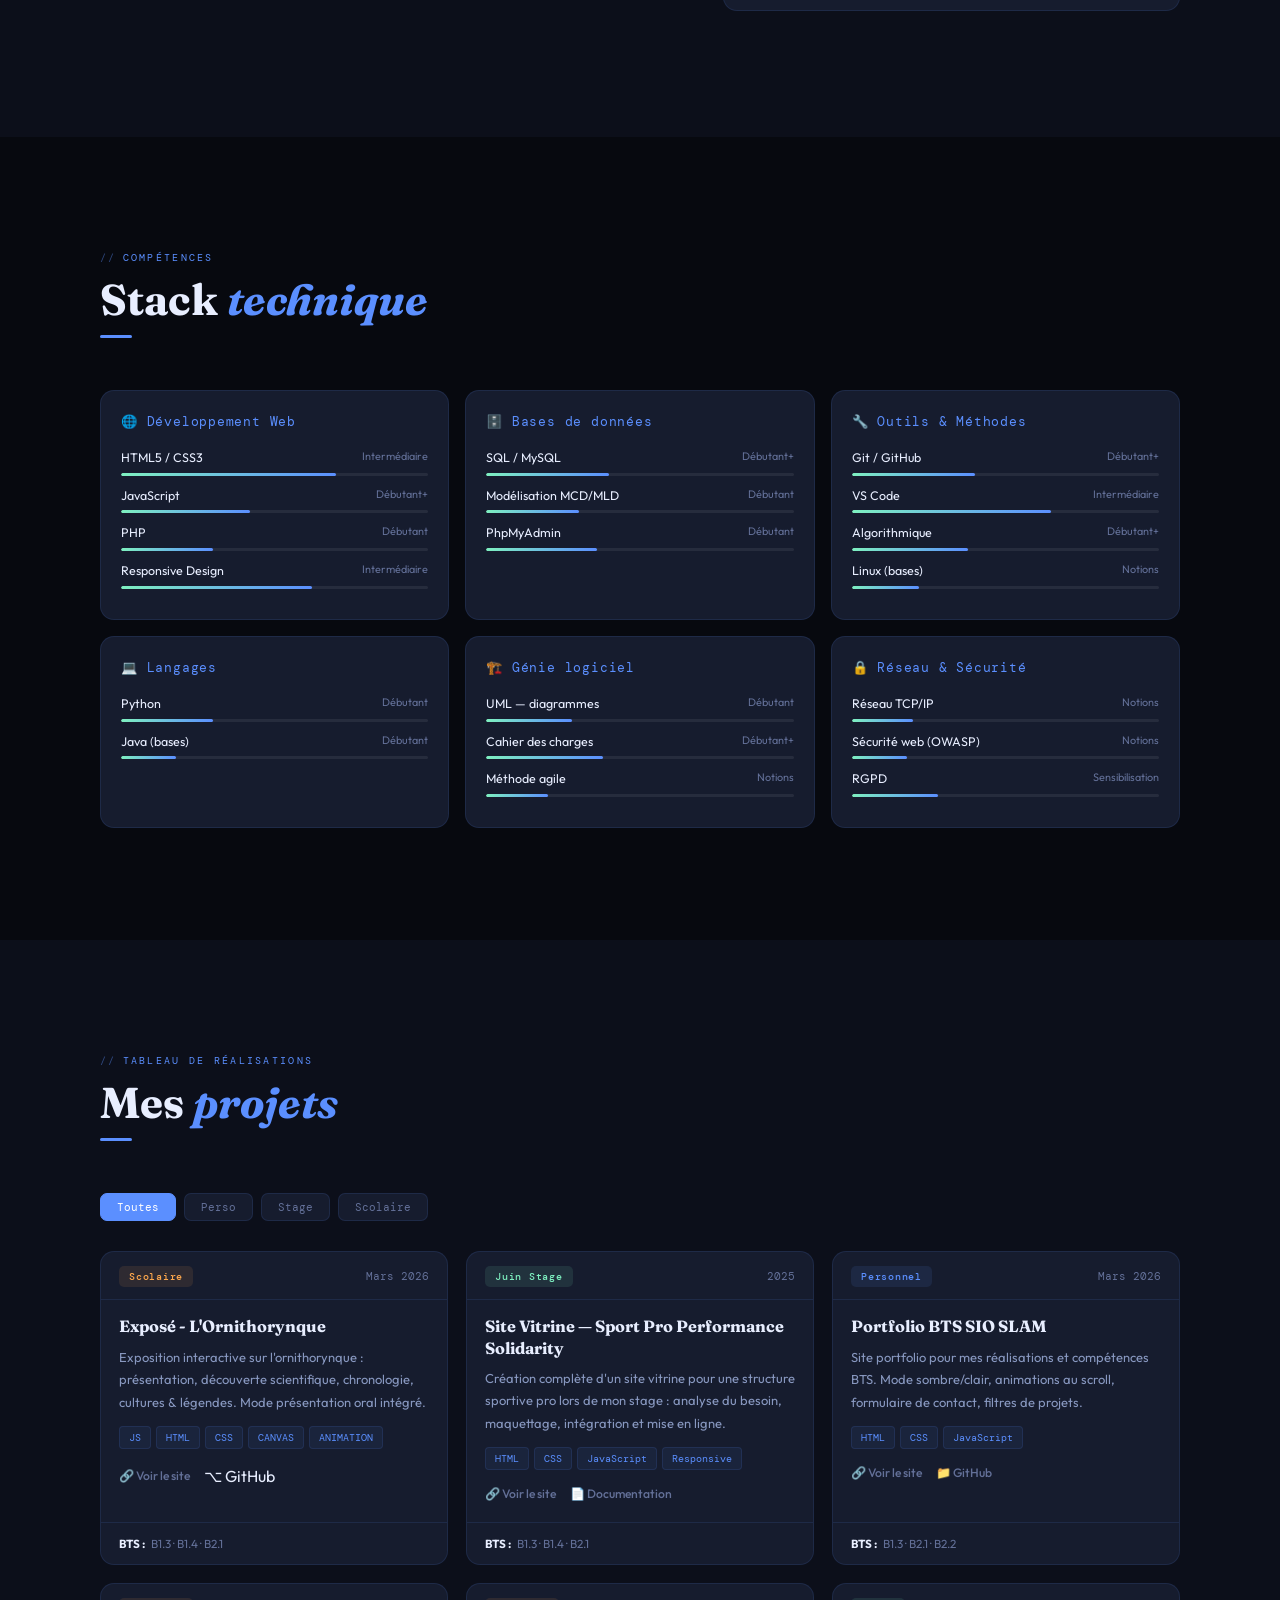
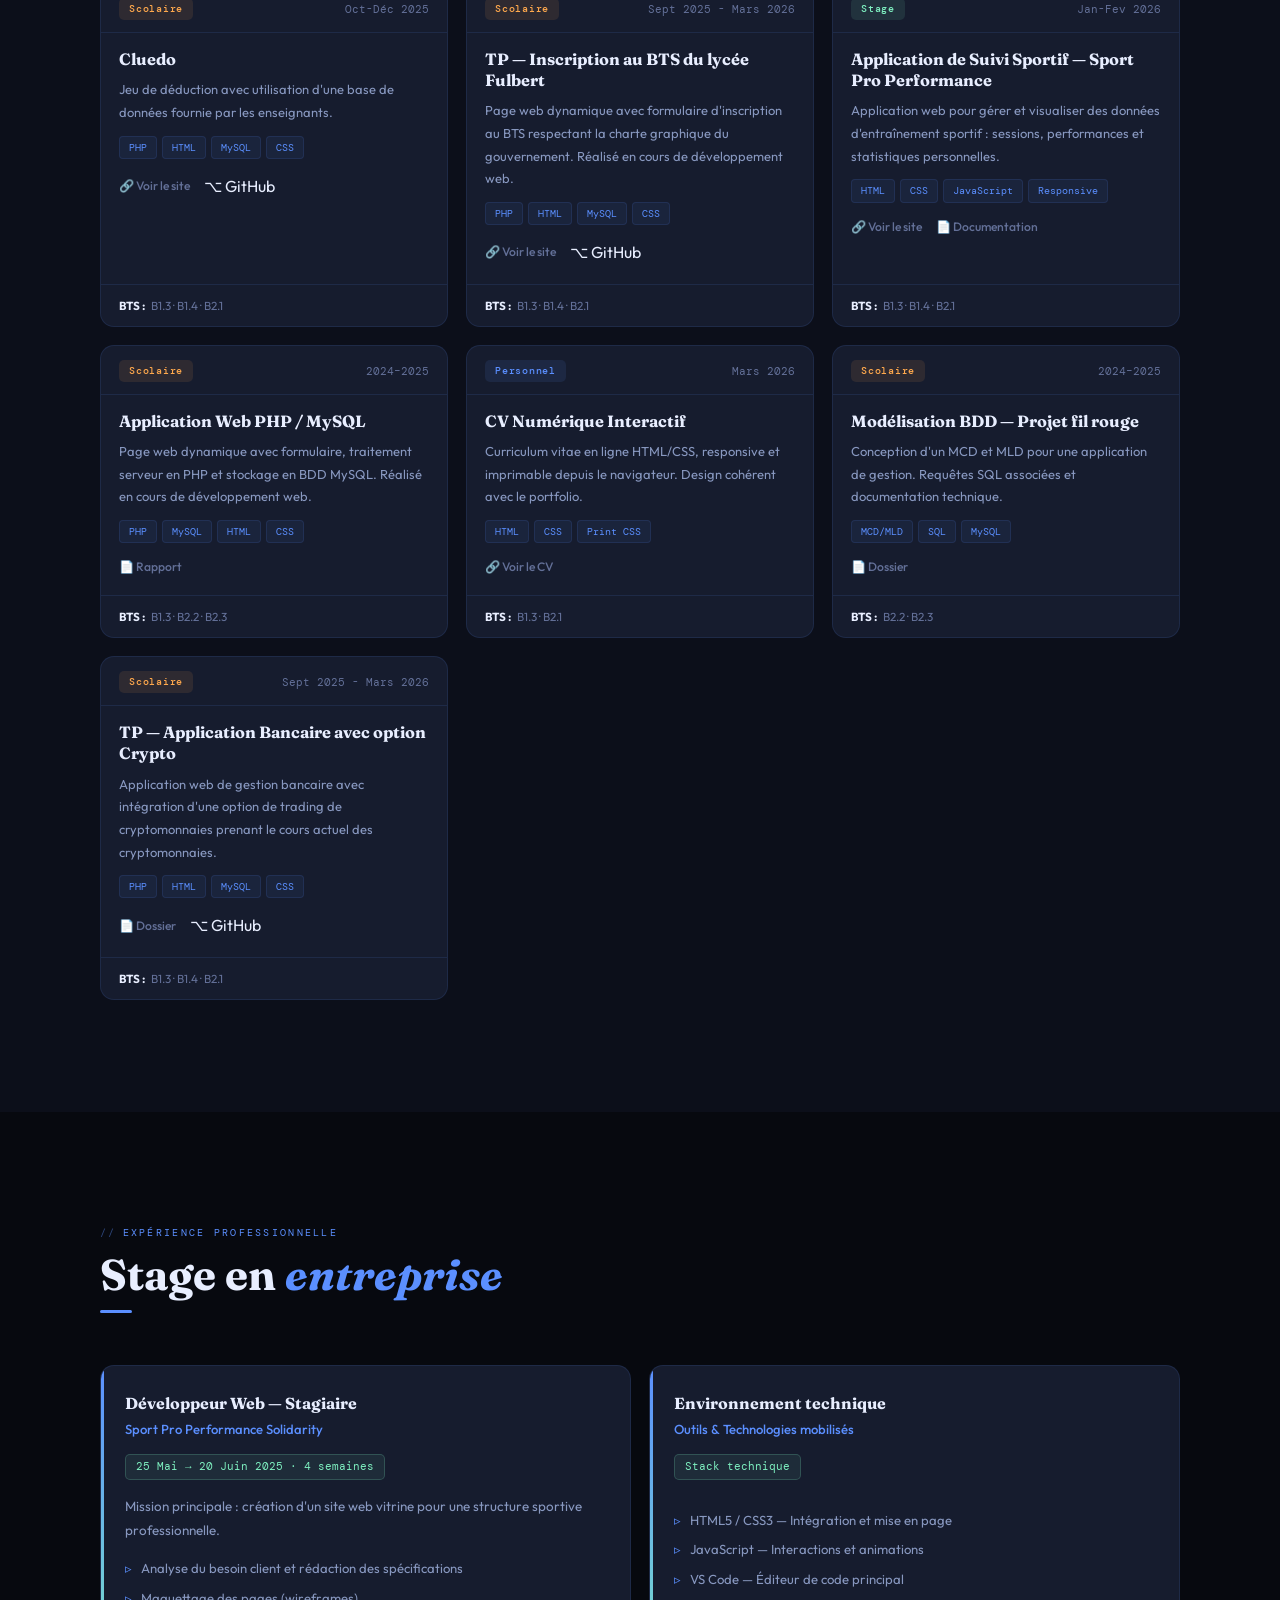
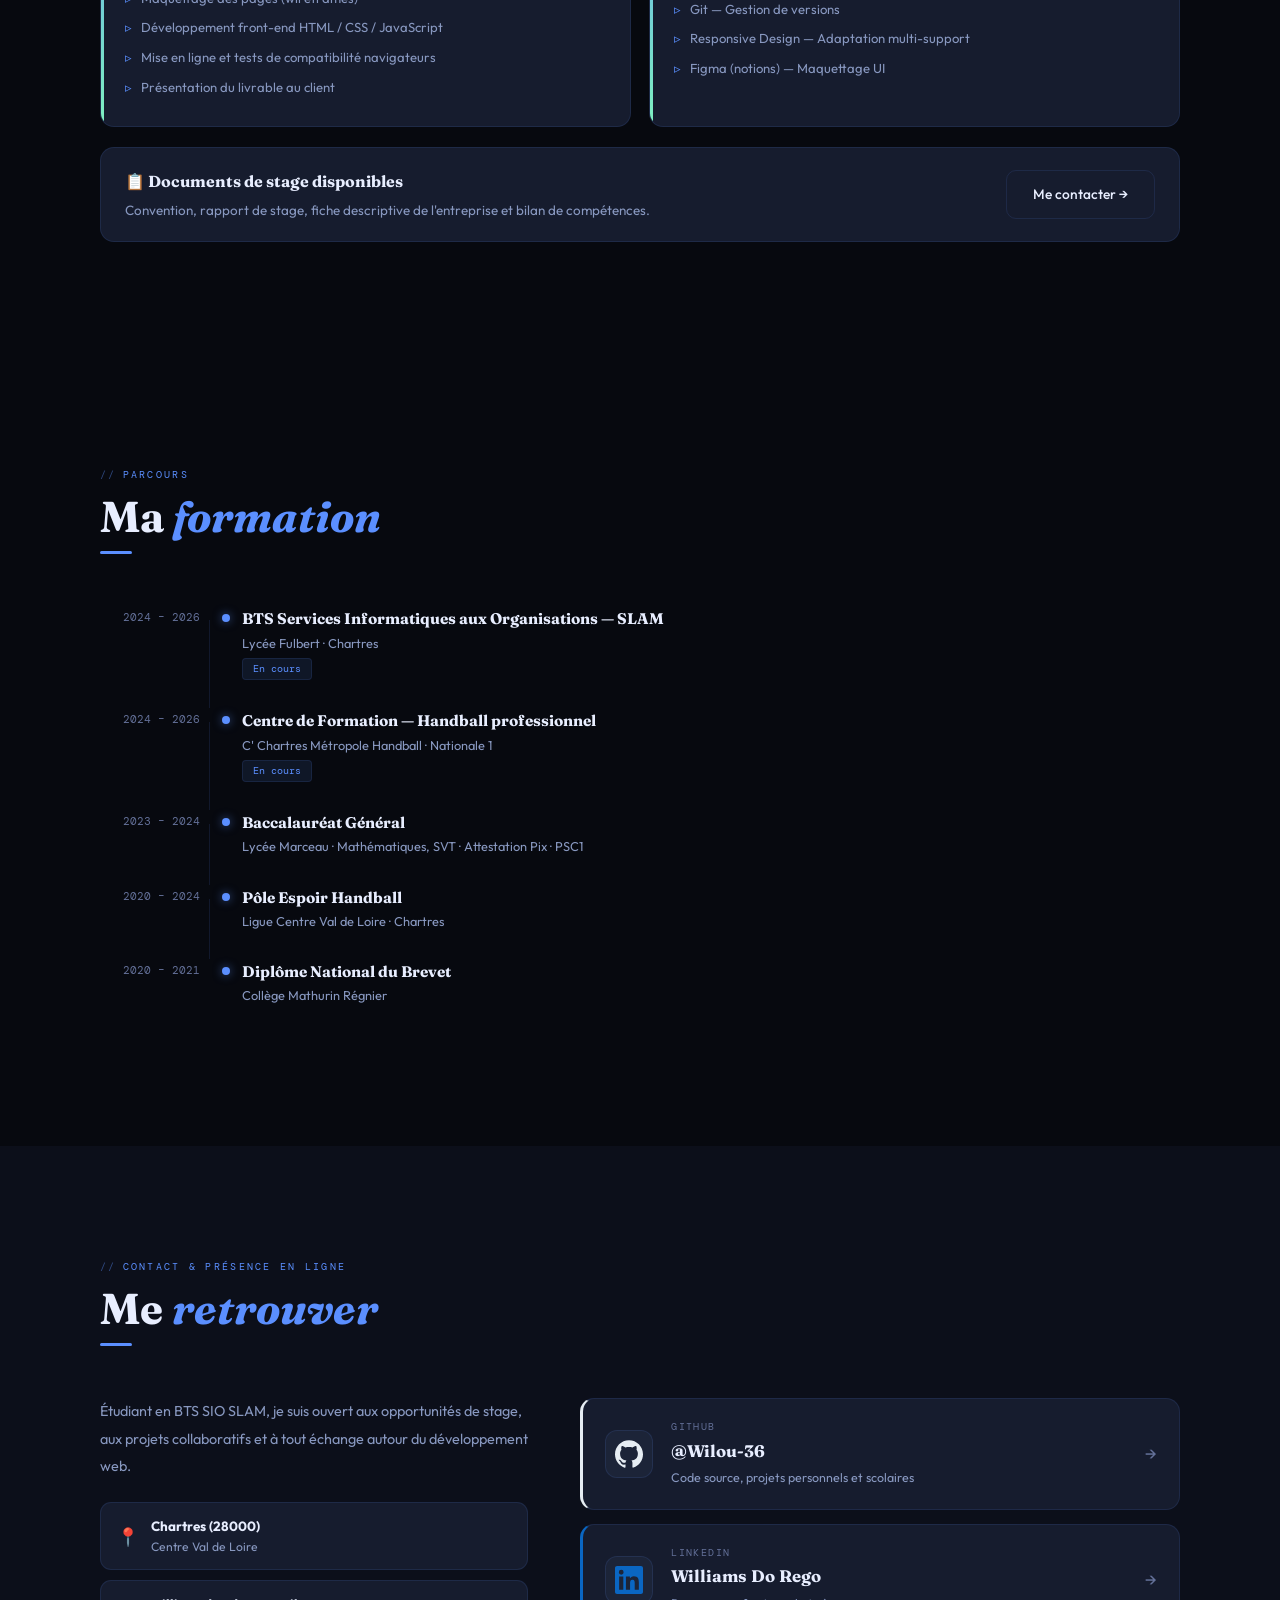
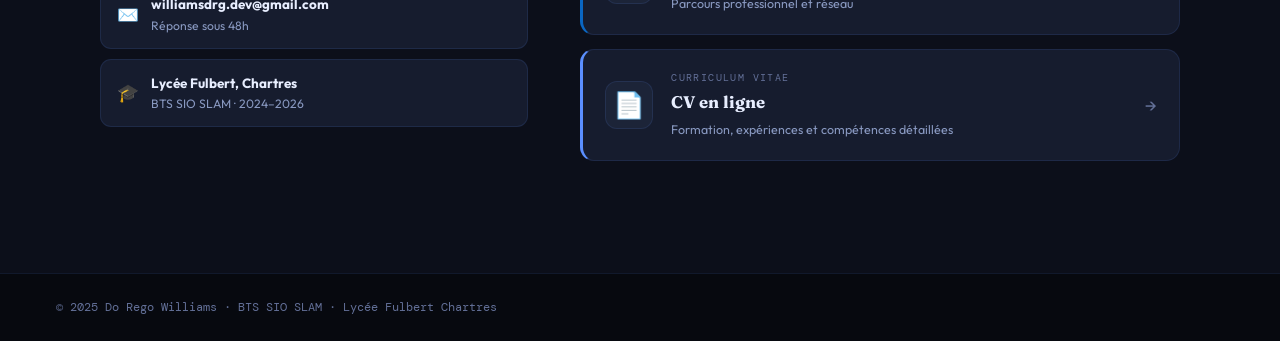
==== commit 3cfe4d20: "full add 30/03 -11:46" ====
--- a/index.html
+++ b/index.html
@@ -3,448 +3,971 @@
 <head>
 <meta charset="UTF-8">
 <meta name="viewport" content="width=device-width, initial-scale=1.0">
-<title>Portfolio — Do Rego Williams </title>
-<meta name="description" content="Portfolio de Do Rego Williams, étudiant développeur BTS SIO SLAM au lycée Fulbert de Chartres. Découvrez mes réalisations web, compétences et expériences de stage.">
-<meta name="author" content="Do Rego Williams">
-<meta name="robots" content="index, follow">
-
-<!-- Open Graph -->
-<meta property="og:type" content="website">
-<meta property="og:title" content="Portfolio — Do Rego Williams | Développeur Web">
-<meta property="og:description" content="Étudiant développeur BTS SIO SLAM à Chartres. Réalisations web, compétences HTML/CSS/JS/PHP et expériences de stage.">
-<meta property="og:image" content="img/avatar.png">
-<meta property="og:url" content="https://wilou-36.github.io/cv/">
-<meta property="og:locale" content="fr_FR">
-
-<!-- Twitter Card -->
-<meta name="twitter:card" content="summary_large_image">
-<meta name="twitter:title" content="Portfolio — Do Rego Williams">
-<meta name="twitter:description" content="Étudiant développeur BTS SIO SLAM à Chartres.">
-<meta name="twitter:image" content="img/avatar.png">
-
-<link rel="icon" href="img/lg.png" type="image/x-icon">
-<link rel="canonical" href="https://wilou-36.github.io/cv/">
-<link rel="stylesheet" href="css/styles.css">
+<title>Portfolio Do Rego Williams</title>
+<link rel="preconnect" href="https://fonts.googleapis.com">
+<link href="https://fonts.googleapis.com/css2?family=DM+Mono:ital,wght@0,400;0,500;1,400&family=Outfit:wght@300;400;500;600;700;900&family=Fraunces:opsz,wght@9..144,300;9..144,400;9..144,700&display=swap" rel="stylesheet">
+<style>
+/* ═══════════════════════════════════════════
+   DESIGN SYSTEM
+═══════════════════════════════════════════ */
+:root {
+  --bg:        #07090f;
+  --bg2:       #0c0f1a;
+  --surface:   #111525;
+  --card:      #161c2e;
+  --card-h:    #1c2438;
+  --accent:    #5b8fff;
+  --accent-g:  #7ef0c0;
+  --accent-o:  #ffa94d;
+  --text:      #e8eeff;
+  --muted:     #637098;
+  --muted2:    #8898c0;
+  --border:    rgba(91,143,255,0.12);
+  --border-h:  rgba(91,143,255,0.32);
+  --glow:      rgba(91,143,255,0.06);
+  --nav:       rgba(7,9,15,0.82);
+  --mono:      'DM Mono', monospace;
+  --sans:      'Outfit', sans-serif;
+  --serif:     'Fraunces', serif;
+  --radius:    14px;
+  --tr:        all .28s cubic-bezier(.4,0,.2,1);
+}
+html.light {
+  --bg:        #f2f5fd;
+  --bg2:       #eaeff9;
+  --surface:   #e3eaf7;
+  --card:      #ffffff;
+  --card-h:    #f7f9ff;
+  --accent:    #2055d0;
+  --accent-g:  #1a9060;
+  --accent-o:  #c06010;
+  --text:      #080d20;
+  --muted:     #5060a0;
+  --muted2:    #7080b8;
+  --border:    rgba(32,85,208,0.14);
+  --border-h:  rgba(32,85,208,0.36);
+  --glow:      rgba(32,85,208,0.05);
+  --nav:       rgba(242,245,253,0.88);
+}
+
+/* ═══════════════════════════════════════════
+   RESET
+═══════════════════════════════════════════ */
+*, *::before, *::after { margin:0; padding:0; box-sizing:border-box; }
+html { scroll-behavior:smooth; font-size:16px; }
+body {
+  font-family:var(--sans);
+  background:var(--bg);
+  color:var(--text);
+  overflow-x:hidden;
+  line-height:1.65;
+  transition:background .4s, color .4s;
+}
+a { text-decoration:none; color:inherit; }
+code { font-family:var(--mono); font-size:.85em; }
+img { max-width:100%; }
+ul { list-style:none; }
+
+/* ═══════════════════════════════════════════
+   CANVAS STARS
+═══════════════════════════════════════════ */
+#stars-canvas {
+  position:fixed; inset:0; z-index:0;
+  pointer-events:none; opacity:.55;
+}
+
+/* ═══════════════════════════════════════════
+   CURSOR GLOW
+═══════════════════════════════════════════ */
+.cursor-blob {
+  position:fixed; width:420px; height:420px; border-radius:50%;
+  background:radial-gradient(circle, rgba(91,143,255,0.07) 0%, transparent 68%);
+  pointer-events:none; transform:translate(-50%,-50%); z-index:1;
+  transition:left .18s ease, top .18s ease;
+}
+
+/* ═══════════════════════════════════════════
+   NAV
+═══════════════════════════════════════════ */
+nav {
+  position:fixed; top:0; left:0; right:0; z-index:500;
+  height:64px; padding:0 56px;
+  display:flex; align-items:center; justify-content:space-between;
+  background:var(--nav); backdrop-filter:blur(28px) saturate(1.4);
+  border-bottom:1px solid var(--border);
+  transition:var(--tr);
+}
+.logo {
+  font-family:var(--serif); font-weight:700; font-size:1.12rem;
+  color:var(--text); display:flex; align-items:center; gap:10px;
+}
+.logo-tag {
+  font-family:var(--mono); font-size:.58rem; font-weight:500;
+  background:var(--accent); color:#fff;
+  padding:3px 9px; border-radius:5px; letter-spacing:.1em;
+}
+.nav-links { display:flex; gap:2px; align-items:center; }
+.nav-links a {
+  font-size:.73rem; font-weight:500; letter-spacing:.07em;
+  text-transform:uppercase; color:var(--muted); padding:6px 13px;
+  border-radius:8px; transition:var(--tr);
+}
+.nav-links a:hover, .nav-links a.active {
+  color:var(--accent); background:rgba(91,143,255,0.09);
+}
+.nav-right { display:flex; align-items:center; gap:12px; }
+
+/* Theme toggle */
+.theme-btn {
+  width:46px; height:24px; border-radius:100px;
+  border:1px solid var(--border); background:transparent;
+  cursor:pointer; position:relative; transition:border-color .3s;
+  flex-shrink:0;
+}
+.theme-btn:hover { border-color:var(--accent); }
+.theme-thumb {
+  position:absolute; top:3px; left:3px;
+  width:16px; height:16px; border-radius:50%;
+  background:var(--accent);
+  display:flex; align-items:center; justify-content:center;
+  font-size:.58rem; transition:transform .35s cubic-bezier(.4,0,.2,1);
+}
+html.light .theme-thumb { transform:translateX(22px); }
+
+/* Hamburger */
+.hamburger { display:none; flex-direction:column; gap:4px; cursor:pointer; background:none; border:none; padding:4px; }
+.hamburger span { width:20px; height:2px; background:var(--muted); border-radius:2px; transition:.3s; display:block; }
+
+/* Mobile menu */
+.mobile-menu {
+  display:none; position:fixed; top:64px; left:0; right:0; z-index:499;
+  background:var(--nav); backdrop-filter:blur(28px);
+  border-bottom:1px solid var(--border);
+  padding:16px 24px 20px; flex-direction:column; gap:4px;
+}
+.mobile-menu.open { display:flex; }
+.mobile-menu a { color:var(--muted); font-size:.85rem; padding:8px 12px; border-radius:8px; font-weight:500; transition:var(--tr); }
+.mobile-menu a:hover { color:var(--accent); background:var(--glow); }
+.mobile-cv {
+  margin-top:8px; border-top:1px solid var(--border); padding-top:14px !important;
+  color:var(--accent) !important; font-family:var(--mono); font-size:.78rem !important;
+}
+.nav-cv {
+  font-family:var(--mono) !important; font-size:.68rem !important;
+  color:var(--accent) !important; border:1px solid var(--border);
+  padding:5px 13px !important; border-radius:7px; margin-left:4px;
+  transition:border-color .2s !important;
+}
+.nav-cv:hover { border-color:var(--accent); background:rgba(91,143,255,.08) !important; }
+
+/* ═══════════════════════════════════════════
+   SECTION BASE
+═══════════════════════════════════════════ */
+section { position:relative; z-index:2; padding:112px 56px; }
+.inner { max-width:1080px; margin:0 auto; }
+
+.eyebrow {
+  font-family:var(--mono); font-size:.65rem; letter-spacing:.22em;
+  text-transform:uppercase; color:var(--accent);
+  display:flex; align-items:center; gap:6px; margin-bottom:10px;
+}
+.eyebrow::before { content:'//'; opacity:.45; }
+
+.section-title {
+  font-family:var(--serif); font-size:clamp(1.9rem,3.5vw,2.7rem);
+  font-weight:700; line-height:1.12; margin-bottom:10px;
+}
+.section-title em { font-style:italic; color:var(--accent); }
+.divider { width:32px; height:3px; background:var(--accent); border-radius:4px; margin-bottom:52px; margin-top:6px; }
+
+/* ═══════════════════════════════════════════
+   HERO
+═══════════════════════════════════════════ */
+#home {
+  min-height:100vh; display:flex; align-items:center; justify-content:center;
+  text-align:center; padding:120px 40px 80px; overflow:hidden;
+}
+.hero-glow {
+  position:absolute; inset:0;
+  background:
+    radial-gradient(ellipse 65% 55% at 50% -5%, rgba(91,143,255,0.13) 0%, transparent 70%),
+    radial-gradient(ellipse 38% 28% at 90% 80%, rgba(126,240,192,0.07) 0%, transparent 60%);
+}
+.hero-grid {
+  position:absolute; inset:0;
+  background-image:
+    linear-gradient(rgba(91,143,255,0.045) 1px, transparent 1px),
+    linear-gradient(90deg, rgba(91,143,255,0.045) 1px, transparent 1px);
+  background-size:52px 52px;
+  mask-image:radial-gradient(ellipse 80% 70% at 50% 50%, black, transparent);
+}
+.hero-content { position:relative; z-index:1; max-width:820px; margin:0 auto; }
+
+.hero-badge {
+  display:inline-flex; align-items:center; gap:8px;
+  border:1px solid var(--border); background:rgba(91,143,255,0.06);
+  color:var(--accent); font-family:var(--mono); font-size:.68rem;
+  padding:6px 18px; border-radius:8px; margin-bottom:30px;
+  animation:fadeUp .7s ease both;
+}
+.hero-dot { width:7px; height:7px; border-radius:50%; background:var(--accent-g); animation:blink 2.2s ease-in-out infinite; }
+
+.hero-title {
+  font-family:var(--serif); font-size:clamp(2.6rem,7.5vw,5.8rem);
+  font-weight:700; line-height:1.06; letter-spacing:-.02em;
+  margin-bottom:18px; animation:fadeUp .7s .1s ease both;
+}
+.hero-title .hl { color:var(--accent); font-style:italic; }
+.hero-sub {
+  font-size:clamp(.85rem,1.5vw,1rem); color:var(--muted2);
+  max-width:560px; margin:0 auto 30px; line-height:1.85;
+  animation:fadeUp .7s .18s ease both;
+}
+.hero-chips {
+  display:flex; gap:7px; justify-content:center; flex-wrap:wrap;
+  margin-bottom:34px; animation:fadeUp .7s .24s ease both;
+}
+.chip {
+  font-family:var(--mono); font-size:.7rem;
+  background:var(--card); border:1px solid var(--border);
+  color:var(--muted); padding:5px 13px; border-radius:6px;
+}
+.hero-cta { display:flex; gap:12px; justify-content:center; flex-wrap:wrap; animation:fadeUp .7s .3s ease both; }
+
+.btn-prim {
+  background:var(--accent); color:#fff;
+  padding:12px 26px; border-radius:10px; font-weight:600; font-size:.86rem;
+  display:inline-flex; align-items:center; gap:8px;
+  transition:transform .2s, box-shadow .2s;
+  box-shadow:0 0 0 0 rgba(91,143,255,0);
+}
+.btn-prim:hover { transform:translateY(-2px); box-shadow:0 10px 28px rgba(91,143,255,.38); }
+.btn-line {
+  border:1px solid var(--border); color:var(--text);
+  padding:12px 26px; border-radius:10px; font-weight:500; font-size:.86rem;
+  display:inline-flex; align-items:center; gap:8px;
+  transition:border-color .25s, color .25s;
+}
+.btn-line:hover { border-color:var(--accent); color:var(--accent); }
+
+.scroll-cue {
+  position:absolute; bottom:32px; left:50%; transform:translateX(-50%);
+  display:flex; flex-direction:column; align-items:center; gap:7px;
+  color:var(--muted); font-size:.62rem; letter-spacing:.18em; text-transform:uppercase;
+  animation:fadeIn 2s 1.2s both;
+}
+.scroll-line { width:1px; height:44px; background:linear-gradient(to bottom, var(--accent), transparent); animation:scrollDown 2.2s infinite; }
+
+/* ═══════════════════════════════════════════
+   ABOUT
+═══════════════════════════════════════════ */
+#about { background:var(--bg2); }
+.about-grid { display:grid; grid-template-columns:1.1fr .9fr; gap:64px; align-items:start; }
+
+.about-lead { margin-bottom:20px; }
+.about-lead p { color:var(--muted2); font-size:.93rem; line-height:1.9; margin-bottom:14px; }
+
+.bts-badge {
+  display:flex; align-items:flex-start; gap:12px;
+  background:var(--card); border:1px solid var(--border); border-left:3px solid var(--accent);
+  border-radius:var(--radius); padding:16px 18px; margin-bottom:24px;
+}
+.bts-badge .icon { font-size:1.5rem; flex-shrink:0; margin-top:3px; }
+.bts-badge .btext { font-size:.82rem; line-height:1.6; color:var(--muted2); }
+.bts-badge .btext strong { display:block; color:var(--accent); font-family:var(--sans); font-size:.92rem; margin-bottom:2px; font-weight:600; }
+
+.sport-tag {
+  display:inline-flex; align-items:center; gap:6px;
+  font-size:.78rem; color:var(--accent-g); background:rgba(126,240,192,.08);
+  border:1px solid rgba(126,240,192,.2); padding:5px 12px; border-radius:6px;
+  font-family:var(--mono); margin-top:4px;
+}
+
+.info-card {
+  background:var(--card); border:1px solid var(--border);
+  border-radius:var(--radius); padding:20px; margin-bottom:14px;
+}
+.info-card h4 {
+  font-size:.78rem; font-family:var(--mono); letter-spacing:.1em;
+  text-transform:uppercase; color:var(--accent); margin-bottom:14px;
+}
+.info-row {
+  display:flex; justify-content:space-between; align-items:center;
+  padding:7px 0; border-bottom:1px solid var(--border);
+  font-size:.82rem;
+}
+.info-row:last-child { border-bottom:none; }
+.info-row .lbl { color:var(--muted); }
+.info-row .val { color:var(--text); font-weight:500; text-align:right; }
+
+/* ═══════════════════════════════════════════
+   COMPÉTENCES
+═══════════════════════════════════════════ */
+#competences { background:var(--bg); }
+.skills-grid { display:grid; grid-template-columns:repeat(3,1fr); gap:16px; }
+
+.skill-card {
+  background:var(--card); border:1px solid var(--border);
+  border-radius:var(--radius); padding:20px;
+  transition:border-color .28s, transform .28s, box-shadow .28s;
+}
+.skill-card:hover {
+  border-color:var(--border-h); transform:translateY(-4px);
+  box-shadow:0 16px 40px rgba(0,0,0,.22);
+}
+.skill-card-title {
+  font-size:.82rem; font-family:var(--mono); letter-spacing:.06em;
+  color:var(--accent); margin-bottom:16px;
+  display:flex; align-items:center; gap:8px;
+}
+
+.sk { margin-bottom:10px; }
+.sk-header { display:flex; justify-content:space-between; font-size:.78rem; margin-bottom:4px; }
+.sk-level { color:var(--muted); font-size:.68rem; }
+.sk-bar { height:3px; background:rgba(255,255,255,.07); border-radius:100px; overflow:hidden; }
+html.light .sk-bar { background:rgba(0,0,0,.08); }
+.sk-fill {
+  height:100%; border-radius:100px;
+  background:linear-gradient(90deg, var(--accent-g), var(--accent));
+  transform:scaleX(0); transform-origin:left;
+  transition:transform .9s cubic-bezier(.4,0,.2,1);
+}
+.sk-fill.animated { transform:scaleX(1); }
+
+/* ═══════════════════════════════════════════
+   RÉALISATIONS
+═══════════════════════════════════════════ */
+#realisations { background:var(--bg2); }
+
+.filter-row { display:flex; gap:8px; flex-wrap:wrap; margin-bottom:30px; }
+.f-btn {
+  font-family:var(--mono); font-size:.7rem;
+  background:var(--card); border:1px solid var(--border); color:var(--muted);
+  padding:6px 16px; border-radius:7px; cursor:pointer; transition:var(--tr);
+}
+.f-btn:hover, .f-btn.active {
+  background:var(--accent); border-color:var(--accent); color:#fff;
+}
+
+.proj-grid { display:grid; grid-template-columns:repeat(auto-fill, minmax(310px,1fr)); gap:18px; }
+
+.proj-card {
+  background:var(--card); border:1px solid var(--border);
+  border-radius:var(--radius); overflow:hidden;
+  transition:border-color .28s, transform .28s, box-shadow .28s;
+  display:flex; flex-direction:column;
+}
+.proj-card:hover {
+  border-color:var(--border-h); transform:translateY(-5px);
+  box-shadow:0 20px 52px rgba(0,0,0,.25);
+}
+.proj-top {
+  padding:14px 18px 12px; border-bottom:1px solid var(--border);
+  display:flex; justify-content:space-between; align-items:center;
+}
+.proj-type {
+  font-family:var(--mono); font-size:.6rem; font-weight:500;
+  padding:3px 10px; border-radius:5px; letter-spacing:.08em;
+}
+.t-perso { background:rgba(91,143,255,.1); color:var(--accent); }
+.t-stage { background:rgba(126,240,192,.1); color:var(--accent-g); }
+.t-scolaire { background:rgba(255,169,77,.1); color:var(--accent-o); }
+.proj-year { font-size:.7rem; color:var(--muted); font-family:var(--mono); }
+
+.proj-body { padding:16px 18px 18px; flex:1; }
+.proj-title { font-family:var(--serif); font-size:1.02rem; font-weight:700; margin-bottom:8px; line-height:1.3; }
+.proj-desc { color:var(--muted2); font-size:.81rem; line-height:1.75; margin-bottom:12px; }
+.proj-tags { display:flex; flex-wrap:wrap; gap:5px; margin-bottom:14px; }
+.ptag {
+  background:rgba(91,143,255,.07); border:1px solid var(--border);
+  color:var(--accent); font-size:.65rem; padding:2px 9px;
+  border-radius:4px; font-family:var(--mono);
+}
+.proj-links { display:flex; gap:14px; }
+.plink { color:var(--muted); font-size:.76rem; display:inline-flex; align-items:center; gap:5px; transition:color .2s; font-weight:500; }
+.plink:hover { color:var(--accent); }
+
+.proj-foot {
+  padding:11px 18px; border-top:1px solid var(--border);
+  font-size:.73rem; color:var(--muted); display:flex; align-items:center; gap:6px; flex-wrap:wrap;
+}
+.proj-foot strong { color:var(--text); }
+
+/* ═══════════════════════════════════════════
+   STAGE
+═══════════════════════════════════════════ */
+#stage { background:var(--bg); }
+.stage-grid { display:grid; grid-template-columns:1fr 1fr; gap:18px; margin-bottom:20px; }
+
+.stage-card {
+  background:var(--card); border:1px solid var(--border);
+  border-radius:var(--radius); padding:24px; position:relative; overflow:hidden;
+}
+.stage-card::before {
+  content:''; position:absolute; left:0; top:0; bottom:0; width:3px;
+  background:linear-gradient(to bottom, var(--accent), var(--accent-g));
+}
+.stage-card h3 { font-family:var(--serif); font-size:1rem; font-weight:700; margin-bottom:3px; }
+.stage-company { color:var(--accent); font-size:.82rem; margin-bottom:10px; font-weight:500; }
+.stage-date {
+  font-family:var(--mono); font-size:.68rem; color:var(--accent-g);
+  background:rgba(126,240,192,.08); border:1px solid rgba(126,240,192,.2);
+  padding:3px 10px; border-radius:5px; display:inline-block; margin-bottom:14px;
+}
+.stage-card p { color:var(--muted2); font-size:.84rem; line-height:1.8; }
+.stage-list { margin-top:12px; }
+.stage-list li {
+  color:var(--muted2); font-size:.82rem; line-height:1.65;
+  padding:4px 0 4px 16px; position:relative;
+}
+.stage-list li::before { content:'▹'; position:absolute; left:0; color:var(--accent); font-size:.8rem; }
+
+.stage-doc {
+  background:var(--card); border:1px solid var(--border);
+  border-radius:var(--radius); padding:20px 24px;
+  display:flex; align-items:center; justify-content:space-between; gap:20px; flex-wrap:wrap;
+}
+.stage-doc strong { display:block; font-family:var(--serif); font-size:1rem; margin-bottom:4px; }
+.stage-doc p { color:var(--muted2); font-size:.84rem; }
+
+/* ═══════════════════════════════════════════
+   FORMATION
+═══════════════════════════════════════════ */
+#formation { background:var(--bg); }
+.timeline { max-width:640px; }
+.tl-item { display:grid; grid-template-columns:100px 1fr; gap:0 22px; padding-bottom:28px; position:relative; }
+.tl-item:not(:last-child)::after {
+  content:''; position:absolute; left:109px; top:14px; bottom:0;
+  width:1px; background:var(--border);
+}
+.tl-date { font-family:var(--mono); font-size:.68rem; color:var(--muted); padding-top:4px; text-align:right; line-height:1.4; }
+.tl-body { padding-left:20px; position:relative; }
+.tl-body::before {
+  content:''; position:absolute; left:0; top:8px;
+  width:8px; height:8px; border-radius:50%;
+  background:var(--accent); box-shadow:0 0 10px rgba(91,143,255,.55);
+}
+.tl-title { font-family:var(--serif); font-size:.96rem; font-weight:700; margin-bottom:2px; }
+.tl-sub { font-size:.8rem; color:var(--muted2); line-height:1.5; }
+.tl-badge {
+  display:inline-block; font-family:var(--mono); font-size:.62rem;
+  background:rgba(91,143,255,.1); border:1px solid var(--border);
+  color:var(--accent); padding:2px 10px; border-radius:4px; margin-top:5px;
+}
+
+/* ═══════════════════════════════════════════
+   CONTACT / PRÉSENCE EN LIGNE
+═══════════════════════════════════════════ */
+#contact { background:var(--bg2); }
+.presence-layout { display:grid; grid-template-columns:1fr 1.4fr; gap:52px; align-items:start; }
+.presence-intro { color:var(--muted2); font-size:.9rem; line-height:1.9; margin-bottom:22px; }
+
+.citem {
+  display:flex; align-items:center; gap:12px;
+  padding:12px 16px; background:var(--card);
+  border:1px solid var(--border); border-radius:11px; margin-bottom:10px;
+  font-size:.84rem; transition:border-color .2s; cursor:default;
+}
+.citem:hover { border-color:var(--border-h); }
+.citem .ico { font-size:1.1rem; flex-shrink:0; }
+.citem .cl { color:var(--muted2); font-size:.76rem; }
+.citem strong { display:block; }
+
+.presence-cards { display:flex; flex-direction:column; gap:14px; }
+
+.pcard {
+  display:flex; align-items:center; gap:18px;
+  background:var(--card); border:1px solid var(--border);
+  border-radius:var(--radius); padding:20px 22px;
+  transition:border-color .28s, transform .28s, box-shadow .28s;
+  text-decoration:none; color:inherit; position:relative; overflow:hidden;
+}
+.pcard::before {
+  content:''; position:absolute; inset:0; opacity:0;
+  transition:opacity .28s;
+}
+.pcard:hover { transform:translateY(-3px); box-shadow:0 14px 40px rgba(0,0,0,.22); }
+
+.pcard-github { border-left:3px solid #e6edf3; }
+.pcard-github::before { background:radial-gradient(ellipse 60% 80% at 0% 50%, rgba(230,237,243,.04), transparent); }
+.pcard-github:hover { border-color:#e6edf3; }
+html.light .pcard-github { border-left-color:#24292f; }
+
+.pcard-linkedin { border-left:3px solid #0a66c2; }
+.pcard-linkedin::before { background:radial-gradient(ellipse 60% 80% at 0% 50%, rgba(10,102,194,.06), transparent); }
+.pcard-linkedin:hover { border-color:#0a66c2; }
+
+.pcard-cv { border-left:3px solid var(--accent); }
+.pcard-cv::before { background:radial-gradient(ellipse 60% 80% at 0% 50%, rgba(91,143,255,.06), transparent); }
+.pcard-cv:hover { border-color:var(--accent); }
+
+.pcard-icon {
+  width:48px; height:48px; flex-shrink:0;
+  display:flex; align-items:center; justify-content:center;
+  background:var(--card-h); border:1px solid var(--border);
+  border-radius:12px; font-size:1.6rem; color:var(--text);
+  position:relative; z-index:1;
+}
+.pcard-github .pcard-icon { color:#e6edf3; }
+html.light .pcard-github .pcard-icon { color:#24292f; }
+.pcard-linkedin .pcard-icon { color:#0a66c2; }
+.pcard-cv .pcard-icon { color:var(--accent); }
+
+.pcard-body { flex:1; position:relative; z-index:1; }
+.pcard-label { font-family:var(--mono); font-size:.62rem; letter-spacing:.14em; text-transform:uppercase; color:var(--muted); margin-bottom:2px; }
+.pcard-handle { font-family:var(--serif); font-size:1.05rem; font-weight:700; margin-bottom:3px; }
+.pcard-desc { font-size:.78rem; color:var(--muted2); }
+
+.pcard-arrow {
+  font-size:1.1rem; color:var(--muted); transition:transform .2s, color .2s;
+  position:relative; z-index:1; flex-shrink:0;
+}
+.pcard:hover .pcard-arrow { transform:translateX(4px); color:var(--accent); }
+
+/* ═══════════════════════════════════════════
+   FOOTER
+═══════════════════════════════════════════ */
+footer {
+  position:relative; z-index:2;
+  background:var(--bg); border-top:1px solid var(--border);
+  padding:24px 56px; display:flex; justify-content:space-between;
+  align-items:center; flex-wrap:wrap; gap:12px;
+}
+footer p { font-family:var(--mono); font-size:.72rem; color:var(--muted); }
+.footer-nav { display:flex; gap:22px; }
+.footer-nav a { font-size:.72rem; color:var(--muted); transition:color .2s; font-family:var(--mono); }
+.footer-nav a:hover { color:var(--accent); }
+
+/* ═══════════════════════════════════════════
+   REVEAL ANIMATIONS
+═══════════════════════════════════════════ */
+.reveal { opacity:0; transform:translateY(22px); transition:opacity .6s ease, transform .6s ease; }
+.reveal.in { opacity:1; transform:translateY(0); }
+
+@keyframes fadeUp { from { opacity:0; transform:translateY(26px); } to { opacity:1; transform:translateY(0); } }
+@keyframes fadeIn { from { opacity:0; } to { opacity:1; } }
+@keyframes blink { 0%,100% { opacity:1; } 50% { opacity:.3; } }
+@keyframes scrollDown { 0% { opacity:0; transform:scaleY(0); transform-origin:top; } 40% { opacity:1; } 100% { opacity:0; transform:scaleY(1); transform-origin:top; } }
+
+/* ═══════════════════════════════════════════
+   RESPONSIVE
+═══════════════════════════════════════════ */
+@media(max-width:960px) {
+  nav { padding:0 22px; }
+  .nav-links { display:none; }
+  .hamburger { display:flex; }
+  section { padding:80px 22px; }
+  .about-grid, .presence-layout { grid-template-columns:1fr; gap:32px; }
+  .skills-grid { grid-template-columns:1fr 1fr; }
+  .stage-grid { grid-template-columns:1fr; }
+  footer { flex-direction:column; text-align:center; padding:20px 22px; }
+}
+@media(max-width:580px) {
+  .skills-grid { grid-template-columns:1fr; }
+  .hero-title { font-size:2.4rem; }
+}
+</style>
 </head>
 <body>
 
-<div class="cursor-glow" id="cursorGlow"></div>
-
-<!-- ══════ NAVBAR ══════ -->
-<nav>
-  <a href="#home" class="nav-logo">
-    <img class="nav-logo-icon" src="img/lg.png" alt="Logo Do Rego Williams">
-    <span class="nav-logo-badge">PORTFOLIO</span>
+<canvas id="stars-canvas"></canvas>
+<div class="cursor-blob" id="blob"></div>
+
+<!-- NAV -->
+<nav id="topnav">
+  <a href="#home" class="logo">
+    DW.
+    <span class="logo-tag">BTS SIO SLAM</span>
   </a>
   <div class="nav-right">
-    <ul id="navMenu">
-      <li><a href="#home">Accueil</a></li>
-      <li><a href="#about">Présentation</a></li>
-      <li><a href="#competences">Compétences</a></li>
-      <li><a href="#realisations">Réalisations</a></li>
-      <li><a href="#stage">Stage</a></li>
-      <li><a href="#formation">Formation</a></li>
-      <li><a href="#contact">Contact</a></li>
-      <li><a href="cv.html">Mon CV</a></li>
-      <li><a href="diapo/diapo.html">Diaporama</a></li>
-    </ul>
-    <button class="theme-toggle" id="themeToggle" aria-label="Basculer le thème clair/sombre">
-      <div class="toggle-thumb" id="toggleThumb">🌙</div>
+    <div class="nav-links" id="navLinks">
+      <a href="#home">Accueil</a>
+      <a href="#about">Profil</a>
+      <a href="#competences">Compétences</a>
+      <a href="#realisations">Réalisations</a>
+      <a href="#stage">Stage</a>
+      <a href="#contact">Contact</a>
+      <a href="diapo.html" class="nav-cv">Diaporama</a>
+      <a href="cv.html" class="nav-cv">CV</a>
+    </div>
+    <button class="theme-btn" id="themeBtn" aria-label="Thème">
+      <div class="theme-thumb" id="thumb">🌙</div>
     </button>
-    <button class="nav-hamburger" id="hamburger" aria-label="Ouvrir le menu de navigation" aria-expanded="false">
+    <button class="hamburger" id="hamBtn" aria-label="Menu">
       <span></span><span></span><span></span>
     </button>
   </div>
 </nav>
-
-<!-- ══════ HERO ══════ -->
+<div class="mobile-menu" id="mobileMenu">
+  <a href="#home" onclick="closeMobile()">Accueil</a>
+  <a href="#about" onclick="closeMobile()">Profil</a>
+  <a href="#competences" onclick="closeMobile()">Compétences</a>
+  <a href="#realisations" onclick="closeMobile()">Réalisations</a>
+  <a href="#stage" onclick="closeMobile()">Stage</a>
+  <a href="#contact" onclick="closeMobile()">Contact</a>
+  <a href="diapo.html">Diaporama</a>
+  <a href="cv.html" class="mobile-cv">📄 Mon CV</a>
+</div>
+
+<!-- HERO -->
 <section id="home">
-  <div class="hero-bg"></div>
+  <div class="hero-glow"></div>
   <div class="hero-grid"></div>
   <div class="hero-content">
-    <div class="hero-tag">
-      <span class="hero-tag-dot"></span>
-      BTS SIO — Option SLAM · Lycée Fulbert, Chartres · 2024–2026
+    <div class="hero-badge">
+      <span class="hero-dot"></span>
+      BTS SIO SLAM · Lycée Fulbert, Chartres · 2024–2026
     </div>
     <h1 class="hero-title">
-      <span class="name">Do Rego Williams</span>
-      <span class="line2">Étudiant Développeur · Solutions Logicielles &amp; Applications Métiers</span>
+      Do Rego<span class="hl">Williams</span>
     </h1>
     <p class="hero-sub">
-      Passionné par le développement web et l'informatique, je construis des applications
-      fonctionnelles dans le cadre de ma formation et le développement de mes compétences.
+      Étudiant développeur, je conçois des applications web et des outils logiciels
+      dans le cadre du BTS SIO option SLAM — entre rigueur technique et créativité.
     </p>
     <div class="hero-chips">
-      <span class="hero-chip">HTML/CSS</span>
-      <span class="hero-chip">JavaScript</span>
-      <span class="hero-chip">PHP</span>
-      <span class="hero-chip">MySQL</span>
-      <span class="hero-chip">Python</span>
-      <span class="hero-chip">Git</span>
-      <span class="hero-chip">UML</span>
+      <span class="chip">HTML/CSS</span>
+      <span class="chip">JavaScript</span>
+      <span class="chip">PHP</span>
+      <span class="chip">MySQL</span>
+      <span class="chip">Python</span>
+      <span class="chip">Git</span>
+      <span class="chip">UML</span>
     </div>
     <div class="hero-cta">
-      <a href="#realisations" class="btn-primary">📁 Mes réalisations</a>
-      <a href="cv.html" class="btn-outline">📄 Mon CV</a>
+      <a href="#realisations" class="btn-prim">📁 Réalisations</a>
+      <a href="cv.html" class="btn-line">📄 Mon CV</a>
     </div>
   </div>
-  <div class="scroll-hint"><span>Défiler</span><div class="scroll-line"></div></div>
+  <div class="scroll-cue">
+    <span>Défiler</span>
+    <div class="scroll-line"></div>
+  </div>
 </section>
 
-<!-- ══════ PRÉSENTATION ══════ -->
+<!-- PROFIL -->
 <section id="about">
-  <div class="section-inner">
+  <div class="inner">
     <div class="reveal">
-      <div class="section-eyebrow">Présentation</div>
-      <h2 class="section-title">Qui suis-je ?</h2>
-      <div class="section-divider"></div>
+      <div class="eyebrow">Profil</div>
+      <h2 class="section-title">Qui suis-<em>je</em> ?</h2>
+      <div class="divider"></div>
     </div>
     <div class="about-grid">
-      <div class="about-text reveal">
-        <div class="about-bts-badge">
-          <div class="badge-icon">🎓</div>
-          <div class="badge-text">
+      <div class="reveal">
+        <div class="bts-badge">
+          <div class="icon">🎓</div>
+          <div class="btext">
             <strong>BTS Services Informatiques aux Organisations</strong>
             Option SLAM — Solutions Logicielles et Applications Métiers<br>
-            Lycée Fulbert · Chartres · 2024 – 2026
-          </div>
-        </div>
-        <p>
-          Je suis étudiant en BTS SIO option SLAM au lycée Fulbert à Chartres.
-          Cette formation m'apprend à concevoir, développer et maintenir des
-          applications logicielles répondant aux besoins concrets des organisations.
-        </p>
-        <p>
-          Attiré par le développement web, j'ai choisi l'option SLAM
-          pour approfondir mes compétences en programmation, base de données et génie
-          logiciel.
-        </p>
-        <p>
-          Sportif de haut niveau en Nationale 1 de handball au C' Chartres Métropole Handball,
-          je développe au quotidien rigueur, esprit d'équipe et dépassement de soi —
-          des qualités directement transférables au monde professionnel.
-        </p>
-      </div>
-      <div class="about-right reveal">
+            Lycée Fulbert · Chartres · 2024–2026
+          </div>
+        </div>
+        <div class="about-lead">
+          <p>Étudiant en BTS SIO SLAM au lycée Fulbert à Chartres, je me forme à la conception, au développement et à la maintenance d'applications logicielles répondant aux besoins des organisations.</p>
+          <p>Intéressé par le développement web depuis le lycée, j'ai approfondi mes compétences en programmation, base de données et génie logiciel — en parallèle d'une activité sportive de haut niveau.</p>
+          <p>Handballeur en Nationale 1 au C' Chartres Métropole, je cultive rigueur, esprit d'équipe et dépassement de soi — des valeurs que je transpose directement dans mes projets.</p>
+        </div>
+      </div>
+      <div class="reveal">
         <div class="info-card">
-          <h4>🧑‍💻 Informations générales</h4>
-          <div class="info-row"><span>Formation</span><span>BTS SIO - SLAM<br>OpenClassrooms</span></div>
-          <div class="info-row"><span>Établissement</span><span>Lycée Fulbert, Chartres</span></div>
-          <div class="info-row"><span>Promotion</span><span>2024 – 2026</span></div>
-          <div class="info-row"><span>Année en cours</span><span>2ème année</span></div>
-          <div class="info-row"><span>Disponibilité stage</span><span>5 Jan – 28 Fév 2025</span></div>
-          <div class="info-row"><span>Date de naissance</span><span>10 avril 2006</span></div>
+          <h4>Informations</h4>
+          <div class="info-row"><span class="lbl">Formation</span><span class="val">BTS SIO SLAM</span></div>
+          <div class="info-row"><span class="lbl">Établissement</span><span class="val">Lycée Fulbert, Chartres</span></div>
+          <div class="info-row"><span class="lbl">Promotion</span><span class="val">2024 – 2026</span></div>
+          <div class="info-row"><span class="lbl">Naissance</span><span class="val">10 avril 2006</span></div>
+          <div class="info-row"><span class="lbl">Localisation</span><span class="val">Chartres (28)</span></div>
         </div>
         <div class="info-card">
-          <h4>📬 Contact</h4>
-          <div class="info-row"><span>Email</span><span><a href="mailto:williamsdrg.dev@gmail.com">williamsdrg.dev@gmail.com</a></span></div>
-          <div class="info-row"><span>Localisation</span><span>Chartres (28)</span></div>
+          <h4>Contact</h4>
+          <div class="info-row"><span class="lbl">Email</span><span class="val">williamsdrg.dev@gmail.com</span></div>
+          <div class="info-row"><span class="lbl">Localisation</span><span class="val">Chartres (28)</span></div>
+          <div class="info-row"><span class="lbl">Emploie</span><span class="val">Mission ponctuelle</span></div>
         </div>
       </div>
     </div>
   </div>
 </section>
 
-<!-- ══════ COMPÉTENCES ══════ -->
+<!-- COMPÉTENCES -->
 <section id="competences">
-  <div class="section-inner">
+  <div class="inner">
     <div class="reveal">
-      <div class="section-eyebrow">Compétences</div>
-      <h2 class="section-title">Compétences techniques</h2>
-      <div class="section-divider"></div>
-    </div>
-    <div class="comp-grid">
-
-      <div class="comp-cat reveal">
-        <div class="comp-cat-title">🌐 Développement Web</div>
-        <div class="skill-item">
-          <div class="skill-header"><span>HTML5 / CSS3</span><span>Intermédiaire</span></div>
-          <div class="skill-bar"><div class="skill-fill" style="width:60%"></div></div>
-        </div>
-        <div class="skill-item">
-          <div class="skill-header"><span>JavaScript</span><span>Débutant+</span></div>
-          <div class="skill-bar"><div class="skill-fill" style="width:32%"></div></div>
-        </div>
-        <div class="skill-item">
-          <div class="skill-header"><span>PHP</span><span>Débutant</span></div>
-          <div class="skill-bar"><div class="skill-fill" style="width:50%"></div></div>
-        </div>
-        <div class="skill-item">
-          <div class="skill-header"><span>Responsive Design</span><span>Intermédiaire</span></div>
-          <div class="skill-bar"><div class="skill-fill" style="width:62%"></div></div>
-        </div>
-      </div>
-
-      <div class="comp-cat reveal">
-        <div class="comp-cat-title">🗄️ Bases de Données</div>
-        <div class="skill-item">
-          <div class="skill-header"><span>SQL / MySQL</span><span>Débutant+</span></div>
-          <div class="skill-bar"><div class="skill-fill" style="width:60%"></div></div>
-        </div>
-        <div class="skill-item">
-          <div class="skill-header"><span>Modélisation MCD/MLD</span><span>Débutant</span></div>
-          <div class="skill-bar"><div class="skill-fill" style="width:62%"></div></div>
-        </div>
-        <div class="skill-item">
-          <div class="skill-header"><span>PhpMyAdmin</span><span>Débutant</span></div>
-          <div class="skill-bar"><div class="skill-fill" style="width:36%"></div></div>
-        </div>
-      </div>
-
-      <div class="comp-cat reveal">
-        <div class="comp-cat-title">🔧 Outils &amp; Méthodes</div>
-        <div class="skill-item">
-          <div class="skill-header"><span>Git / GitHub</span><span>Débutant+</span></div>
-          <div class="skill-bar"><div class="skill-fill" style="width:58%"></div></div>
-        </div>
-        <div class="skill-item">
-          <div class="skill-header"><span>VS Code</span><span>Intermédiaire</span></div>
-          <div class="skill-bar"><div class="skill-fill" style="width:65%"></div></div>
-        </div>
-        <div class="skill-item">
-          <div class="skill-header"><span>Algorithmique</span><span>Débutant+</span></div>
-          <div class="skill-bar"><div class="skill-fill" style="width:34%"></div></div>
-        </div>
-      </div>
-
-      <div class="comp-cat reveal">
-        <div class="comp-cat-title">💻 Langages</div>
-        <div class="skill-item">
-          <div class="skill-header"><span>Python</span><span>Débutant</span></div>
-          <div class="skill-bar"><div class="skill-fill" style="width:30%"></div></div>
-        </div>
-        <div class="skill-item">
-          <div class="skill-header"><span>Java (bases)</span><span>Débutant</span></div>
-          <div class="skill-bar"><div class="skill-fill" style="width:18%"></div></div>
-        </div>
-      </div>
-
-      <div class="comp-cat reveal">
-        <div class="comp-cat-title">🏗️ Génie Logiciel</div>
-        <div class="skill-item">
-          <div class="skill-header"><span>UML — diagrammes</span><span>Débutant</span></div>
-          <div class="skill-bar"><div class="skill-fill" style="width:68%"></div></div>
-        </div>
-        <div class="skill-item">
-          <div class="skill-header"><span>Cahier des charges</span><span>Débutant+</span></div>
-          <div class="skill-bar"><div class="skill-fill" style="width:58%"></div></div>
-        </div>
-        <div class="skill-item">
-          <div class="skill-header"><span>Méthode agile (notions)</span><span>Notions</span></div>
-          <div class="skill-bar"><div class="skill-fill" style="width:40%"></div></div>
-        </div>
-      </div>
-
-      <div class="comp-cat reveal">
-        <div class="comp-cat-title">🔒 Réseau &amp; Sécurité</div>
-        <div class="skill-item">
-          <div class="skill-header"><span>Réseau TCP/IP</span><span>Notions</span></div>
-          <div class="skill-bar"><div class="skill-fill" style="width:20%"></div></div>
-        </div>
-        <div class="skill-item">
-          <div class="skill-header"><span>Sécurité web (OWASP)</span><span>Notions</span></div>
-          <div class="skill-bar"><div class="skill-fill" style="width:28%"></div></div>
-        </div>
-        <div class="skill-item">
-          <div class="skill-header"><span>RGPD</span><span>Sensibilisation</span></div>
-          <div class="skill-bar"><div class="skill-fill" style="width:42%"></div></div>
-        </div>
+      <div class="eyebrow">Compétences</div>
+      <h2 class="section-title">Stack <em>technique</em></h2>
+      <div class="divider"></div>
+    </div>
+    <div class="skills-grid">
+
+      <div class="skill-card reveal">
+        <div class="skill-card-title">🌐 Développement Web</div>
+        <div class="sk"><div class="sk-header"><span>HTML5 / CSS3</span><span class="sk-level">Intermédiaire</span></div><div class="sk-bar"><div class="sk-fill" style="--w:.70"></div></div></div>
+        <div class="sk"><div class="sk-header"><span>JavaScript</span><span class="sk-level">Débutant+</span></div><div class="sk-bar"><div class="sk-fill" style="--w:.42"></div></div></div>
+        <div class="sk"><div class="sk-header"><span>PHP</span><span class="sk-level">Débutant</span></div><div class="sk-bar"><div class="sk-fill" style="--w:.30"></div></div></div>
+        <div class="sk"><div class="sk-header"><span>Responsive Design</span><span class="sk-level">Intermédiaire</span></div><div class="sk-bar"><div class="sk-fill" style="--w:.62"></div></div></div>
+      </div>
+
+      <div class="skill-card reveal">
+        <div class="skill-card-title">🗄️ Bases de données</div>
+        <div class="sk"><div class="sk-header"><span>SQL / MySQL</span><span class="sk-level">Débutant+</span></div><div class="sk-bar"><div class="sk-fill" style="--w:.40"></div></div></div>
+        <div class="sk"><div class="sk-header"><span>Modélisation MCD/MLD</span><span class="sk-level">Débutant</span></div><div class="sk-bar"><div class="sk-fill" style="--w:.30"></div></div></div>
+        <div class="sk"><div class="sk-header"><span>PhpMyAdmin</span><span class="sk-level">Débutant</span></div><div class="sk-bar"><div class="sk-fill" style="--w:.36"></div></div></div>
+      </div>
+
+      <div class="skill-card reveal">
+        <div class="skill-card-title">🔧 Outils & Méthodes</div>
+        <div class="sk"><div class="sk-header"><span>Git / GitHub</span><span class="sk-level">Débutant+</span></div><div class="sk-bar"><div class="sk-fill" style="--w:.40"></div></div></div>
+        <div class="sk"><div class="sk-header"><span>VS Code</span><span class="sk-level">Intermédiaire</span></div><div class="sk-bar"><div class="sk-fill" style="--w:.65"></div></div></div>
+        <div class="sk"><div class="sk-header"><span>Algorithmique</span><span class="sk-level">Débutant+</span></div><div class="sk-bar"><div class="sk-fill" style="--w:.38"></div></div></div>
+        <div class="sk"><div class="sk-header"><span>Linux (bases)</span><span class="sk-level">Notions</span></div><div class="sk-bar"><div class="sk-fill" style="--w:.22"></div></div></div>
+      </div>
+
+      <div class="skill-card reveal">
+        <div class="skill-card-title">💻 Langages</div>
+        <div class="sk"><div class="sk-header"><span>Python</span><span class="sk-level">Débutant</span></div><div class="sk-bar"><div class="sk-fill" style="--w:.30"></div></div></div>
+        <div class="sk"><div class="sk-header"><span>Java (bases)</span><span class="sk-level">Débutant</span></div><div class="sk-bar"><div class="sk-fill" style="--w:.18"></div></div></div>
+      </div>
+
+      <div class="skill-card reveal">
+        <div class="skill-card-title">🏗️ Génie logiciel</div>
+        <div class="sk"><div class="sk-header"><span>UML — diagrammes</span><span class="sk-level">Débutant</span></div><div class="sk-bar"><div class="sk-fill" style="--w:.28"></div></div></div>
+        <div class="sk"><div class="sk-header"><span>Cahier des charges</span><span class="sk-level">Débutant+</span></div><div class="sk-bar"><div class="sk-fill" style="--w:.38"></div></div></div>
+        <div class="sk"><div class="sk-header"><span>Méthode agile</span><span class="sk-level">Notions</span></div><div class="sk-bar"><div class="sk-fill" style="--w:.20"></div></div></div>
+      </div>
+
+      <div class="skill-card reveal">
+        <div class="skill-card-title">🔒 Réseau & Sécurité</div>
+        <div class="sk"><div class="sk-header"><span>Réseau TCP/IP</span><span class="sk-level">Notions</span></div><div class="sk-bar"><div class="sk-fill" style="--w:.20"></div></div></div>
+        <div class="sk"><div class="sk-header"><span>Sécurité web (OWASP)</span><span class="sk-level">Notions</span></div><div class="sk-bar"><div class="sk-fill" style="--w:.18"></div></div></div>
+        <div class="sk"><div class="sk-header"><span>RGPD</span><span class="sk-level">Sensibilisation</span></div><div class="sk-bar"><div class="sk-fill" style="--w:.28"></div></div></div>
       </div>
 
     </div>
   </div>
 </section>
 
-<!-- ══════ RÉALISATIONS ══════ -->
+<!-- RÉALISATIONS -->
 <section id="realisations">
-  <div class="section-inner">
+  <div class="inner">
     <div class="reveal">
-      <div class="section-eyebrow">Tableau de réalisations</div>
-      <h2 class="section-title">Mes réalisations</h2>
-      <div class="section-divider"></div>
-    </div>
-    <div class="real-filter reveal">
-      <button class="filter-btn active" data-filter="all">Toutes</button>
-      <button class="filter-btn" data-filter="perso">Projet personnel</button>
-      <button class="filter-btn" data-filter="stage">Stage</button>
-      <button class="filter-btn" data-filter="scolaire">Scolaire</button>
-    </div>
-    <div class="real-grid">
-
-      <div class="real-card reveal" data-type="stage">
-        <div class="real-card-header">
-          <span class="real-card-type type-stage">Stage</span>
-          <span class="real-card-year">2025</span>
-        </div>
-        <div class="real-card-body">
-          <div class="real-card-title">Site Vitrine — Sport Pro Performance Solidarity</div>
-          <div class="real-card-desc">Création complète d'un site vitrine pour une structure sportive professionnelle lors de mon stage. Analyse du besoin, maquettage, intégration et mise en ligne.</div>
-          <div class="real-card-tags">
-            <span class="real-tag">HTML</span>
-            <span class="real-tag">CSS</span>
-            <span class="real-tag">JavaScript</span>
-            <span class="real-tag">Responsive</span>
-          </div>
-          <div class="real-card-links">
-            <a href="https://github.com/Wilou-36" class="real-link" target="_blank" rel="noopener">📁 GitHub</a>
-          </div>
-        </div>
-        <div class="real-card-skills"><strong>Compétences BTS :</strong>&nbsp;B1.3 · B1.4 · B2.1</div>
-      </div>
-
-      <div class="real-card reveal" data-type="scolaire">
-        <div class="real-card-header">
-          <span class="real-card-type type-scolaire">Scolaire</span>
-          <span class="real-card-year">2024–2025</span>
-        </div>
-        <div class="real-card-body">
-          <div class="real-card-title">TP — Inscription au BTS du lycée Fulbert</div>
-          <div class="real-card-desc">Page web dynamique avec formulaire d'inscription au BTS respectant la charte graphique du gouvernement. Réalisé en cours de développement web.</div>
-          <div class="real-card-tags">
-            <span class="real-tag">PHP</span>
-            <span class="real-tag">MySQL</span>
-            <span class="real-tag">HTML</span>
-            <span class="real-tag">CSS</span>
-          </div>
-        </div>
-        <div class="real-card-skills"><strong>Compétences BTS :</strong>&nbsp;B1.3 · B2.2 · B2.3</div>
-      </div>
-
-      <div class="real-card reveal" data-type="perso">
-        <div class="real-card-header">
-          <span class="real-card-type type-perso">Projet personnel</span>
-          <span class="real-card-year">2025</span>
-        </div>
-        <div class="real-card-body">
-          <div class="real-card-title">Portfolio BTS SIO SLAM</div>
-          <div class="real-card-desc">Site portfolio pour présenter mes réalisations et compétences dans le cadre du BTS SIO SLAM. Mode sombre/clair, animations au scroll, formulaire de contact, filtres de projets.</div>
-          <div class="real-card-tags">
-            <span class="real-tag">HTML</span>
-            <span class="real-tag">CSS</span>
-            <span class="real-tag">JavaScript</span>
-            <span class="real-tag">LocalStorage</span>
-          </div>
-          <div class="real-card-links">
-            <a href="https://wilou-36.github.io/cv/" class="real-link" target="_blank" rel="noopener">🔗 Voir le site</a>
-            <a href="https://github.com/Wilou-36/cv" class="real-link" target="_blank" rel="noopener">📁 GitHub</a>
-          </div>
-        </div>
-        <div class="real-card-skills"><strong>Compétences BTS :</strong>&nbsp;B1.3 · B2.1 · B2.2</div>
-      </div>
-
-      <div class="real-card reveal" data-type="scolaire">
-        <div class="real-card-header">
-          <span class="real-card-type type-scolaire">Scolaire</span>
-          <span class="real-card-year">2024–2025</span>
-        </div>
-        <div class="real-card-body">
-          <div class="real-card-title">Cluedo</div>
-          <div class="real-card-desc">Jeu de déduction avec utilisation d'une base de données.</div>
-          <div class="real-card-tags">
-            <span class="real-tag">PHP</span>
-            <span class="real-tag">MySQL</span>
-            <span class="real-tag">HTML</span>
-            <span class="real-tag">CSS</span>
-          </div>
-          <div class="real-card-links">
-            <a href="https://github.com/Wilou-36/Cluedo" class="real-link" target="_blank" rel="noopener">📁 GitHub</a>
-          </div>
-        </div>
-        <div class="real-card-skills"><strong>Compétences BTS :</strong>&nbsp;B1.3 · B2.2 · B2.3</div>
-      </div>
-
-      <div class="real-card reveal" data-type="stage">
-        <div class="real-card-header">
-          <span class="real-card-type type-stage">Stage</span>
-          <span class="real-card-year">2025</span>
-        </div>
-        <div class="real-card-body">
-          <div class="real-card-title">Application de Suivi Sportif</div>
-          <div class="real-card-desc">Application web pour gérer et visualiser des données d'entraînement sportif : sessions, performances et statistiques personnelles.</div>
-          <div class="real-card-tags">
-            <span class="real-tag">HTML</span>
-            <span class="real-tag">CSS</span>
-            <span class="real-tag">JavaScript</span>
-            <span class="real-tag">MySQL</span>
-          </div>
-          <div class="real-card-links">
-            <a href="https://github.com/Wilou-36" class="real-link" target="_blank" rel="noopener">📁 GitHub</a>
-          </div>
-        </div>
-        <div class="real-card-skills"><strong>Compétences BTS :</strong>&nbsp;B1.3 · B1.4 · B2.1</div>
-      </div>
-
-      <div class="real-card reveal" data-type="scolaire">
-        <div class="real-card-header">
-          <span class="real-card-type type-scolaire">Scolaire</span>
-          <span class="real-card-year">2024–2025</span>
-        </div>
-        <div class="real-card-body">
-          <div class="real-card-title">TP — Application Bancaire avec option Crypto</div>
-          <div class="real-card-desc">Application web de gestion bancaire avec intégration d'une option de trading de cryptomonnaies prenant le cours actuel des cryptomonnaies.</div>
-          <div class="real-card-tags">
-            <span class="real-tag">PHP</span>
-            <span class="real-tag">MySQL</span>
-            <span class="real-tag">HTML</span>
-            <span class="real-tag">CSS</span>
-          </div>
-          <div class="real-card-links">
-            <a href="https://github.com/Wilou-36/Fulb" class="real-link" target="_blank" rel="noopener">📁 GitHub</a>
-          </div>
-        </div>
-        <div class="real-card-skills"><strong>Compétences BTS :</strong>&nbsp;B1.3 · B2.2 · B2.3</div>
-      </div>
-
-      <div class="real-card reveal" data-type="perso">
-        <div class="real-card-header">
-          <span class="real-card-type type-perso">Projet personnel</span>
-          <span class="real-card-year">2024</span>
-        </div>
-        <div class="real-card-body">
-          <div class="real-card-title">CV Numérique Interactif</div>
-          <div class="real-card-desc">Curriculum vitae en ligne HTML/CSS, responsive, imprimable depuis le navigateur. Design cohérent avec le portfolio.</div>
-          <div class="real-card-tags">
-            <span class="real-tag">HTML</span>
-            <span class="real-tag">CSS</span>
-            <span class="real-tag">Print CSS</span>
-            <span class="real-tag">JavaScript</span>
-          </div>
-          <div class="real-card-links">
-            <a href="cv.html" class="real-link">🔗 Voir le CV</a>
-            <a href="https://github.com/Wilou-36/cv" class="real-link" target="_blank" rel="noopener">📁 GitHub</a>
-          </div>
-        </div>
-        <div class="real-card-skills"><strong>Compétences BTS :</strong>&nbsp;B1.3 · B2.1</div>
-      </div>
-
-      <div class="real-card reveal" data-type="scolaire">
-        <div class="real-card-header">
-          <span class="real-card-type type-scolaire">Scolaire</span>
-          <span class="real-card-year">2024–2025</span>
-        </div>
-        <div class="real-card-body">
-          <div class="real-card-title">Modélisation BDD — Projet fil rouge</div>
-          <div class="real-card-desc">Conception d'un modèle conceptuel (MCD) et logique (MLD) pour une application de gestion. Requêtes SQL associées.</div>
-          <div class="real-card-tags">
-            <span class="real-tag">MCD/MLD</span>
-            <span class="real-tag">SQL</span>
-            <span class="real-tag">MySQL</span>
-          </div>
-        </div>
-        <div class="real-card-skills"><strong>Compétences BTS :</strong>&nbsp;B2.2 · B2.3</div>
+      <div class="eyebrow">Tableau de réalisations</div>
+      <h2 class="section-title">Mes <em>projets</em></h2>
+      <div class="divider"></div>
+    </div>
+    <div class="filter-row reveal">
+      <button class="f-btn active" data-filter="all">Toutes</button>
+      <button class="f-btn" data-filter="perso">Perso</button>
+      <button class="f-btn" data-filter="stage">Stage</button>
+      <button class="f-btn" data-filter="scolaire">Scolaire</button>
+    </div>
+    <div class="proj-grid">
+
+      <div class="proj-card reveal" data-type="scolaire">
+        <div class="proj-top">
+          <span class="proj-type t-scolaire">Scolaire</span>
+          <span class="proj-year">Mars 2026</span>
+        </div>
+        <div class="proj-body">
+          <div class="proj-title">Exposé - L'Ornithorynque</div>
+          <div class="proj-desc">Exposition interactive sur l'ornithorynque : présentation, découverte scientifique, chronologie, cultures & légendes. Mode présentation oral intégré.</div>
+          <div class="proj-tags">
+            <span class="ptag">JS</span><span class="ptag">HTML</span>
+            <span class="ptag">CSS</span><span class="ptag">CANVAS</span><span class="ptag">ANIMATION</span>
+          </div>
+          <div class="proj-links">
+            <a href="https://zoofulbert.com/Williams/index.html" class="plink">🔗 Voir le site</a>
+            <a href="https://github.com/YohanSTM-dev/Animaux" target="_blank">&#8997; GitHub</a>
+          </div>
+        </div>
+        <div class="proj-foot"><strong>BTS :</strong> B1.3 · B1.4 · B2.1</div>
+      </div>
+
+      <div class="proj-card reveal" data-type="stage">
+        <div class="proj-top">
+          <span class="proj-type t-stage">Juin Stage</span>
+          <span class="proj-year">2025</span>
+        </div>
+        <div class="proj-body">
+          <div class="proj-title">Site Vitrine — Sport Pro Performance Solidarity</div>
+          <div class="proj-desc">Création complète d'un site vitrine pour une structure sportive pro lors de mon stage : analyse du besoin, maquettage, intégration et mise en ligne.</div>
+          <div class="proj-tags">
+            <span class="ptag">HTML</span><span class="ptag">CSS</span>
+            <span class="ptag">JavaScript</span><span class="ptag">Responsive</span>
+          </div>
+          <div class="proj-links">
+            <a href="#" class="plink">🔗 Voir le site</a>
+            <a href="#" class="plink">📄 Documentation</a>
+          </div>
+        </div>
+        <div class="proj-foot"><strong>BTS :</strong> B1.3 · B1.4 · B2.1</div>
+      </div>
+
+      <div class="proj-card reveal" data-type="perso">
+        <div class="proj-top">
+          <span class="proj-type t-perso">Personnel</span>
+          <span class="proj-year">Mars 2026</span>
+        </div>
+        <div class="proj-body">
+          <div class="proj-title">Portfolio BTS SIO SLAM</div>
+          <div class="proj-desc">Site portfolio pour mes réalisations et compétences BTS. Mode sombre/clair, animations au scroll, formulaire de contact, filtres de projets.</div>
+          <div class="proj-tags">
+            <span class="ptag">HTML</span><span class="ptag">CSS</span>
+            <span class="ptag">JavaScript</span>
+          </div>
+          <div class="proj-links">
+            <a href="#" class="plink">🔗 Voir le site</a>
+            <a href="#" class="plink">📁 GitHub</a>
+          </div>
+        </div>
+        <div class="proj-foot"><strong>BTS :</strong> B1.3 · B2.1 · B2.2</div>
+      </div>
+
+      <div class="proj-card reveal" data-type="scolaire">
+        <div class="proj-top">
+          <span class="proj-type t-scolaire">Scolaire</span>
+          <span class="proj-year">Oct-Déc 2025</span>
+        </div>
+        <div class="proj-body">
+          <div class="proj-title">Cluedo</div>
+          <div class="proj-desc">Jeu de déduction avec utilisation d'une base de données fournie par les enseignants.</div>
+          <div class="proj-tags">
+            <span class="ptag">PHP</span><span class="ptag">HTML</span>
+            <span class="ptag">MySQL</span><span class="ptag">CSS</span>
+          </div>
+          <div class="proj-links">
+            <a href="#" class="plink">🔗 Voir le site</a>
+            <a href="https://github.com/Wilou-36/Cluedo" target="_blank">&#8997; GitHub</a>
+          </div>
+        </div>
+        <div class="proj-foot"><strong>BTS :</strong> B1.3 · B1.4 · B2.1</div>
+      </div>
+
+      <div class="proj-card reveal" data-type="scolaire">
+        <div class="proj-top">
+          <span class="proj-type t-scolaire">Scolaire</span>
+          <span class="proj-year">Sept 2025 - Mars 2026</span>
+        </div>
+        <div class="proj-body">
+          <div class="proj-title">TP — Inscription au BTS du lycée Fulbert</div>
+          <div class="proj-desc">Page web dynamique avec formulaire d'inscription au BTS respectant la charte graphique du gouvernement. Réalisé en cours de développement web.</div>
+          <div class="proj-tags">
+            <span class="ptag">PHP</span><span class="ptag">HTML</span>
+            <span class="ptag">MySQL</span><span class="ptag">CSS</span>
+          </div>
+          <div class="proj-links">
+            <a href="#" class="plink">🔗 Voir le site</a>
+            <a href="https://github.com/YohanSTM-dev/Animaux" target="_blank">&#8997; GitHub</a>
+          </div>
+        </div>
+        <div class="proj-foot"><strong>BTS :</strong> B1.3 · B1.4 · B2.1</div>
+      </div>
+
+      <div class="proj-card reveal" data-type="stage">
+        <div class="proj-top">
+          <span class="proj-type t-stage">Stage</span>
+          <span class="proj-year">Jan-Fev 2026</span>
+        </div>
+        <div class="proj-body">
+          <div class="proj-title">Application de Suivi Sportif — Sport Pro Performance</div>
+          <div class="proj-desc">Application web pour gérer et visualiser des données d'entraînement sportif : sessions, performances et statistiques personnelles.</div>
+          <div class="proj-tags">
+            <span class="ptag">HTML</span><span class="ptag">CSS</span>
+            <span class="ptag">JavaScript</span><span class="ptag">Responsive</span>
+          </div>
+          <div class="proj-links">
+            <a href="#" class="plink">🔗 Voir le site</a>
+            <a href="#" class="plink">📄 Documentation</a>
+          </div>
+        </div>
+        <div class="proj-foot"><strong>BTS :</strong> B1.3 · B1.4 · B2.1</div>
+      </div>
+
+      <div class="proj-card reveal" data-type="scolaire">
+        <div class="proj-top">
+          <span class="proj-type t-scolaire">Scolaire</span>
+          <span class="proj-year">2024–2025</span>
+        </div>
+        <div class="proj-body">
+          <div class="proj-title">Application Web PHP / MySQL</div>
+          <div class="proj-desc">Page web dynamique avec formulaire, traitement serveur en PHP et stockage en BDD MySQL. Réalisé en cours de développement web.</div>
+          <div class="proj-tags">
+            <span class="ptag">PHP</span><span class="ptag">MySQL</span>
+            <span class="ptag">HTML</span><span class="ptag">CSS</span>
+          </div>
+          <div class="proj-links">
+            <a href="#" class="plink">📄 Rapport</a>
+          </div>
+        </div>
+        <div class="proj-foot"><strong>BTS :</strong> B1.3 · B2.2 · B2.3</div>
+      </div>
+
+      <div class="proj-card reveal" data-type="perso">
+        <div class="proj-top">
+          <span class="proj-type t-perso">Personnel</span>
+          <span class="proj-year">Mars 2026</span>
+        </div>
+        <div class="proj-body">
+          <div class="proj-title">CV Numérique Interactif</div>
+          <div class="proj-desc">Curriculum vitae en ligne HTML/CSS, responsive et imprimable depuis le navigateur. Design cohérent avec le portfolio.</div>
+          <div class="proj-tags">
+            <span class="ptag">HTML</span><span class="ptag">CSS</span><span class="ptag">Print CSS</span>
+          </div>
+          <div class="proj-links">
+            <a href="cv.html" class="plink">🔗 Voir le CV</a>
+          </div>
+        </div>
+        <div class="proj-foot"><strong>BTS :</strong> B1.3 · B2.1</div>
+      </div>
+
+      <div class="proj-card reveal" data-type="scolaire">
+        <div class="proj-top">
+          <span class="proj-type t-scolaire">Scolaire</span>
+          <span class="proj-year">2024–2025</span>
+        </div>
+        <div class="proj-body">
+          <div class="proj-title">Modélisation BDD — Projet fil rouge</div>
+          <div class="proj-desc">Conception d'un MCD et MLD pour une application de gestion. Requêtes SQL associées et documentation technique.</div>
+          <div class="proj-tags">
+            <span class="ptag">MCD/MLD</span><span class="ptag">SQL</span><span class="ptag">MySQL</span>
+          </div>
+          <div class="proj-links">
+            <a href="#" class="plink">📄 Dossier</a>
+          </div>
+        </div>
+        <div class="proj-foot"><strong>BTS :</strong> B2.2 · B2.3</div>
+      </div>
+
+      <div class="proj-card reveal" data-type="scolaire">
+        <div class="proj-top">
+          <span class="proj-type t-scolaire">Scolaire</span>
+          <span class="proj-year">Sept 2025 - Mars 2026</span>
+        </div>
+        <div class="proj-body">
+          <div class="proj-title">TP — Application Bancaire avec option Crypto</div>
+          <div class="proj-desc">Application web de gestion bancaire avec intégration d'une option de trading de cryptomonnaies prenant le cours actuel des cryptomonnaies.</div>
+          <div class="proj-tags">
+            <span class="ptag">PHP</span><span class="ptag">HTML</span>
+            <span class="ptag">MySQL</span><span class="ptag">CSS</span>
+          </div>
+          <div class="proj-links">
+            <a href="#" class="plink">📄 Dossier</a>
+            <a href="https://github.com/Wilou-36/Fulb" target="_blank">&#8997; GitHub</a>
+          </div>
+        </div>
+        <div class="proj-foot"><strong>BTS :</strong> B1.3 · B1.4 · B2.1</div>
       </div>
 
     </div>
   </div>
 </section>
 
-<!-- ══════ STAGE ══════ -->
+<!-- STAGE -->
 <section id="stage">
-  <div class="section-inner">
+  <div class="inner">
     <div class="reveal">
-      <div class="section-eyebrow">Expérience professionnelle</div>
-      <h2 class="section-title">Stage en entreprise</h2>
-      <div class="section-divider"></div>
+      <div class="eyebrow">Expérience professionnelle</div>
+      <h2 class="section-title">Stage en <em>entreprise</em></h2>
+      <div class="divider"></div>
     </div>
     <div class="stage-grid reveal">
       <div class="stage-card">
@@ -452,7 +975,7 @@
         <div class="stage-company">Sport Pro Performance Solidarity</div>
         <div class="stage-date">25 Mai → 20 Juin 2025 · 4 semaines</div>
         <p>Mission principale : création d'un site web vitrine pour une structure sportive professionnelle.</p>
-        <ul class="stage-missions">
+        <ul class="stage-list">
           <li>Analyse du besoin client et rédaction des spécifications</li>
           <li>Maquettage des pages (wireframes)</li>
           <li>Développement front-end HTML / CSS / JavaScript</li>
@@ -461,73 +984,71 @@
         </ul>
       </div>
       <div class="stage-card">
-        <h3>Développement web &amp; application sportive</h3>
-        <div class="stage-company">Sport Pro Performance Solidarity</div>
-        <div class="stage-date">5 Janvier → 28 Février 2025 · 8 semaines</div>
-        <p>
-          Mission principale : conception et développement d'une application web interne
-          destinée au suivi des performances sportives, ainsi que la mise à jour
-          et l'amélioration du site web de la structure sportive.
-        </p>
-        <ul class="stage-missions">
-          <li>Analyse des besoins et définition des fonctionnalités de l'application</li>
-          <li>Conception de l'interface utilisateur pour le suivi des entraînements</li>
-          <li>Développement de l'application web de gestion des séances et statistiques sportives</li>
-          <li>Mise à jour du site web existant (contenu, structure et optimisation responsive)</li>
-          <li>Intégration HTML5 / CSS3 pour la mise en page et l'ergonomie</li>
-          <li>Développement d'interactions dynamiques en JavaScript</li>
-          <li>Tests fonctionnels et corrections de bugs</li>
-          <li>Utilisation de Git pour la gestion de versions</li>
-          <li>Création de maquettes et amélioration de l'expérience utilisateur (UX)</li>
-          <li>Documentation du projet et présentation des fonctionnalités</li>
+        <h3>Environnement technique</h3>
+        <div class="stage-company">Outils & Technologies mobilisés</div>
+        <div class="stage-date">Stack technique</div>
+        <ul class="stage-list">
+          <li>HTML5 / CSS3 — Intégration et mise en page</li>
+          <li>JavaScript — Interactions et animations</li>
+          <li>VS Code — Éditeur de code principal</li>
+          <li>Git — Gestion de versions</li>
+          <li>Responsive Design — Adaptation multi-support</li>
+          <li>Figma (notions) — Maquettage UI</li>
         </ul>
       </div>
+    </div>
+    <div class="stage-doc reveal">
+      <div>
+        <strong>📋 Documents de stage disponibles</strong>
+        <p>Convention, rapport de stage, fiche descriptive de l'entreprise et bilan de compétences.</p>
+      </div>
+      <a href="#contact" class="btn-line">Me contacter →</a>
     </div>
   </div>
 </section>
 
-<!-- ══════ FORMATION ══════ -->
+<!-- FORMATION -->
 <section id="formation">
-  <div class="section-inner">
+  <div class="inner">
     <div class="reveal">
-      <div class="section-eyebrow">Parcours</div>
-      <h2 class="section-title">Formation</h2>
-      <div class="section-divider"></div>
-    </div>
-    <div class="timeline reveal">
-      <div class="tl-item">
+      <div class="eyebrow">Parcours</div>
+      <h2 class="section-title">Ma <em>formation</em></h2>
+      <div class="divider"></div>
+    </div>
+    <div class="timeline">
+      <div class="tl-item reveal">
         <div class="tl-date">2024 – 2026</div>
-        <div class="tl-dot">
+        <div class="tl-body">
           <div class="tl-title">BTS Services Informatiques aux Organisations — SLAM</div>
           <div class="tl-sub">Lycée Fulbert · Chartres</div>
           <span class="tl-badge">En cours</span>
         </div>
       </div>
-      <div class="tl-item">
+      <div class="tl-item reveal">
         <div class="tl-date">2024 – 2026</div>
-        <div class="tl-dot">
-          <div class="tl-title">Centre de Formation — Handball</div>
+        <div class="tl-body">
+          <div class="tl-title">Centre de Formation — Handball professionnel</div>
           <div class="tl-sub">C' Chartres Métropole Handball · Nationale 1</div>
           <span class="tl-badge">En cours</span>
         </div>
       </div>
-      <div class="tl-item">
+      <div class="tl-item reveal">
         <div class="tl-date">2023 – 2024</div>
-        <div class="tl-dot">
+        <div class="tl-body">
           <div class="tl-title">Baccalauréat Général</div>
           <div class="tl-sub">Lycée Marceau · Mathématiques, SVT · Attestation Pix · PSC1</div>
         </div>
       </div>
-      <div class="tl-item">
+      <div class="tl-item reveal">
         <div class="tl-date">2020 – 2024</div>
-        <div class="tl-dot">
+        <div class="tl-body">
           <div class="tl-title">Pôle Espoir Handball</div>
           <div class="tl-sub">Ligue Centre Val de Loire · Chartres</div>
         </div>
       </div>
-      <div class="tl-item">
+      <div class="tl-item reveal">
         <div class="tl-date">2020 – 2021</div>
-        <div class="tl-dot">
+        <div class="tl-body">
           <div class="tl-title">Diplôme National du Brevet</div>
           <div class="tl-sub">Collège Mathurin Régnier</div>
         </div>
@@ -536,71 +1057,192 @@
   </div>
 </section>
 
-<!-- ══════ CONTACT ══════ -->
+<!-- CONTACT -->
 <section id="contact">
-  <div class="section-inner">
+  <div class="inner">
     <div class="reveal">
-      <div class="section-eyebrow">Contact</div>
-      <h2 class="section-title">Me contacter</h2>
-      <div class="section-divider"></div>
-    </div>
-    <div class="contact-grid">
-      <div class="contact-info reveal">
-        <p>Étudiant en BTS SIO SLAM, je suis ouvert aux opportunités de stage et aux projets collaboratifs autour du développement web et logiciel.</p>
-        <div class="contact-item">
-          <span class="contact-item-icon">📍</span>
-          <div><strong>28000 Chartres</strong></div>
-        </div>
-        <div class="contact-item">
-          <span class="contact-item-icon">✉️</span>
-          <div><strong><a href="mailto:williamsdrg.dev@gmail.com">williamsdrg.dev@gmail.com</a></strong><br><span>Réponse sous 48h</span></div>
-        </div>
-        <div class="contact-item">
-          <span class="contact-item-icon">🎓</span>
-          <div><strong>Lycée Fulbert, Chartres</strong><br><span>BTS SIO SLAM · 2024–2026</span></div>
-        </div>
-      </div>
-      <form class="contact-form reveal" action="https://formspree.io/f/REMPLACER_PAR_TON_ID" method="POST">
-        <div class="form-row">
-          <div class="form-group">
-            <label for="nom">Nom</label>
-            <input type="text" id="nom" name="nom" placeholder="Votre nom" required>
-          </div>
-          <div class="form-group">
-            <label for="prenom">Prénom</label>
-            <input type="text" id="prenom" name="prenom" placeholder="Votre prénom" required>
-          </div>
-        </div>
-        <div class="form-group">
-          <label for="email">Email</label>
-          <input type="email" id="email" name="email" placeholder="votre@email.com" required>
-        </div>
-        <div class="form-group">
-          <label for="objet">Objet</label>
-          <input type="text" id="objet" name="objet" placeholder="Stage / Projet / Question...">
-        </div>
-        <div class="form-group">
-          <label for="message">Message</label>
-          <textarea id="message" name="message" placeholder="Votre message..." required></textarea>
-        </div>
-        <button type="submit" class="btn-submit">Envoyer le message</button>
-      </form>
+      <div class="eyebrow">Contact & Présence en ligne</div>
+      <h2 class="section-title">Me <em>retrouver</em></h2>
+      <div class="divider"></div>
+    </div>
+    <div class="presence-layout">
+      <!-- Infos contact -->
+      <div class="presence-info reveal">
+        <p class="presence-intro">Étudiant en BTS SIO SLAM, je suis ouvert aux opportunités de stage, aux projets collaboratifs et à tout échange autour du développement web.</p>
+        <div class="citem"><span class="ico">📍</span><div><strong>Chartres (28000)</strong><div class="cl">Centre Val de Loire</div></div></div>
+        <div class="citem"><a href="mailto:williamsdrg.dev@gmail.com" style="display:contents"><span class="ico">✉️</span><div><strong>williamsdrg.dev@gmail.com</strong><div class="cl">Réponse sous 48h</div></div></a></div>
+        <div class="citem"><span class="ico">🎓</span><div><strong>Lycée Fulbert, Chartres</strong><div class="cl">BTS SIO SLAM · 2024–2026</div></div></div>
+      </div>
+
+      <!-- Profils en ligne -->
+      <div class="presence-cards reveal">
+        <a href="https://github.com/Wilou-36" target="_blank" rel="noopener" class="pcard pcard-github">
+          <div class="pcard-icon">
+            <svg viewBox="0 0 24 24" fill="currentColor" width="28" height="28"><path d="M12 .297c-6.63 0-12 5.373-12 12 0 5.303 3.438 9.8 8.205 11.385.6.113.82-.258.82-.577 0-.285-.01-1.04-.015-2.04-3.338.724-4.042-1.61-4.042-1.61-.546-1.385-1.335-1.755-1.335-1.755-1.087-.744.084-.729.084-.729 1.205.084 1.838 1.236 1.838 1.236 1.07 1.835 2.809 1.305 3.495.998.108-.776.417-1.305.76-1.605-2.665-.3-5.466-1.332-5.466-5.93 0-1.31.465-2.38 1.235-3.22-.135-.303-.54-1.523.105-3.176 0 0 1.005-.322 3.3 1.23.96-.267 1.98-.399 3-.405 1.02.006 2.04.138 3 .405 2.28-1.552 3.285-1.23 3.285-1.23.645 1.653.24 2.873.12 3.176.765.84 1.23 1.91 1.23 3.22 0 4.61-2.805 5.625-5.475 5.92.42.36.81 1.096.81 2.22 0 1.606-.015 2.896-.015 3.286 0 .315.21.69.825.57C20.565 22.092 24 17.592 24 12.297c0-6.627-5.373-12-12-12"/></svg>
+          </div>
+          <div class="pcard-body">
+            <div class="pcard-label">GitHub</div>
+            <div class="pcard-handle">@Wilou-36</div>
+            <div class="pcard-desc">Code source, projets personnels et scolaires</div>
+          </div>
+          <div class="pcard-arrow">→</div>
+        </a>
+
+        <a href="https://www.linkedin.com/in/williams-do-rego-10b881353/" target="_blank" rel="noopener" class="pcard pcard-linkedin">
+          <div class="pcard-icon">
+            <svg viewBox="0 0 24 24" fill="currentColor" width="28" height="28"><path d="M20.447 20.452h-3.554v-5.569c0-1.328-.027-3.037-1.852-3.037-1.853 0-2.136 1.445-2.136 2.939v5.667H9.351V9h3.414v1.561h.046c.477-.9 1.637-1.85 3.37-1.85 3.601 0 4.267 2.37 4.267 5.455v6.286zM5.337 7.433a2.062 2.062 0 0 1-2.063-2.065 2.064 2.064 0 1 1 2.063 2.065zm1.782 13.019H3.555V9h3.564v11.452zM22.225 0H1.771C.792 0 0 .774 0 1.729v20.542C0 23.227.792 24 1.771 24h20.451C23.2 24 24 23.227 24 22.271V1.729C24 .774 23.2 0 22.222 0h.003z"/></svg>
+          </div>
+          <div class="pcard-body">
+            <div class="pcard-label">LinkedIn</div>
+            <div class="pcard-handle">Williams Do Rego</div>
+            <div class="pcard-desc">Parcours professionnel et réseau</div>
+          </div>
+          <div class="pcard-arrow">→</div>
+        </a>
+
+        <a href="cv.html" class="pcard pcard-cv">
+          <div class="pcard-icon">📄</div>
+          <div class="pcard-body">
+            <div class="pcard-label">Curriculum Vitae</div>
+            <div class="pcard-handle">CV en ligne</div>
+            <div class="pcard-desc">Formation, expériences et compétences détaillées</div>
+          </div>
+          <div class="pcard-arrow">→</div>
+        </a>
+      </div>
     </div>
   </div>
 </section>
 
-<!-- ══════ FOOTER ══════ -->
+<!-- FOOTER -->
 <footer>
   <p>© 2025 Do Rego Williams · BTS SIO SLAM · Lycée Fulbert Chartres</p>
-  <div class="footer-links">
+  <nav class="footer-nav">
     <a href="#home">Accueil</a>
-    <a href="#realisations">Réalisations</a>
+    <a href="#realisations">Projets</a>
     <a href="#stage">Stage</a>
+    <a href="#contact">Contact</a>
     <a href="cv.html">CV</a>
-    <a href="https://github.com/Wilou-36" target="_blank" rel="noopener">GitHub</a>
-  </div>
+  </nav>
 </footer>
 
-<script src="js/script.js"></script>
+<script>
+/* ── STARS CANVAS ── */
+(function(){
+  const canvas = document.getElementById('stars-canvas');
+  const ctx = canvas.getContext('2d');
+  let stars = [];
+  function resize(){
+    canvas.width = window.innerWidth;
+    canvas.height = window.innerHeight;
+  }
+  function init(){
+    resize();
+    stars = Array.from({length:140}, () => ({
+      x: Math.random() * canvas.width,
+      y: Math.random() * canvas.height,
+      r: Math.random() * 1.1 + .2,
+      o: Math.random() * .5 + .15,
+      s: Math.random() * .4 + .1
+    }));
+  }
+  function draw(){
+    ctx.clearRect(0,0,canvas.width,canvas.height);
+    stars.forEach(s => {
+      s.o += (Math.random()-.5) * .02;
+      s.o = Math.max(.1, Math.min(.65, s.o));
+      ctx.beginPath();
+      ctx.arc(s.x, s.y, s.r, 0, Math.PI*2);
+      ctx.fillStyle = `rgba(180,200,255,${s.o})`;
+      ctx.fill();
+    });
+    requestAnimationFrame(draw);
+  }
+  window.addEventListener('resize', init);
+  init(); draw();
+})();
+
+/* ── CURSOR BLOB ── */
+const blob = document.getElementById('blob');
+document.addEventListener('mousemove', e => {
+  blob.style.left = e.clientX + 'px';
+  blob.style.top  = e.clientY + 'px';
+});
+
+/* ── THEME TOGGLE ── */
+const htmlEl = document.documentElement;
+const themeBtn = document.getElementById('themeBtn');
+const thumb = document.getElementById('thumb');
+const saved = localStorage.getItem('theme') || 'dark';
+if(saved === 'light') setLight();
+themeBtn.addEventListener('click', () => {
+  if(htmlEl.classList.contains('light')){ setDark(); localStorage.setItem('theme','dark'); }
+  else { setLight(); localStorage.setItem('theme','light'); }
+});
+function setLight(){ htmlEl.classList.add('light'); thumb.textContent='☀️'; }
+function setDark(){ htmlEl.classList.remove('light'); thumb.textContent='🌙'; }
+
+/* ── HAMBURGER ── */
+const hamBtn = document.getElementById('hamBtn');
+const mobileMenu = document.getElementById('mobileMenu');
+hamBtn.addEventListener('click', () => mobileMenu.classList.toggle('open'));
+function closeMobile(){ mobileMenu.classList.remove('open'); }
+
+/* ── ACTIVE NAV ── */
+const sections = document.querySelectorAll('section[id]');
+const navAs = document.querySelectorAll('.nav-links a');
+window.addEventListener('scroll', () => {
+  let cur = '';
+  sections.forEach(s => { if(window.scrollY >= s.offsetTop - 90) cur = s.id; });
+  navAs.forEach(a => a.classList.toggle('active', a.getAttribute('href') === '#'+cur));
+}, {passive:true});
+
+/* ── REVEAL ── */
+const reveals = document.querySelectorAll('.reveal');
+const obs = new IntersectionObserver(entries => {
+  entries.forEach((e, i) => {
+    if(e.isIntersecting){
+      setTimeout(() => e.target.classList.add('in'), i * 60);
+      obs.unobserve(e.target);
+    }
+  });
+}, {threshold:.1});
+reveals.forEach(el => obs.observe(el));
+
+/* ── SKILL BARS ── */
+const barObs = new IntersectionObserver(entries => {
+  entries.forEach(e => {
+    if(e.isIntersecting){
+      const fills = e.target.querySelectorAll('.sk-fill');
+      fills.forEach(f => {
+        f.style.width = (parseFloat(f.style.getPropertyValue('--w') || f.getAttribute('style').match(/--w:([^;]+)/)?.[1] || 0) * 100) + '%';
+        f.classList.add('animated');
+      });
+      barObs.unobserve(e.target);
+    }
+  });
+}, {threshold:.2});
+
+// Set widths from CSS var and observe
+document.querySelectorAll('.skill-card').forEach(card => {
+  card.querySelectorAll('.sk-fill').forEach(f => {
+    const m = f.getAttribute('style').match(/--w:([\d.]+)/);
+    if(m) f.style.setProperty('--target', m[1]);
+  });
+  barObs.observe(card);
+});
+
+/* ── FILTER PROJECTS ── */
+document.querySelectorAll('.f-btn').forEach(btn => {
+  btn.addEventListener('click', () => {
+    document.querySelectorAll('.f-btn').forEach(b => b.classList.remove('active'));
+    btn.classList.add('active');
+    const f = btn.dataset.filter;
+    document.querySelectorAll('.proj-card').forEach(card => {
+      card.style.display = (f === 'all' || card.dataset.type === f) ? '' : 'none';
+    });
+  });
+});
+</script>
 </body>
 </html>
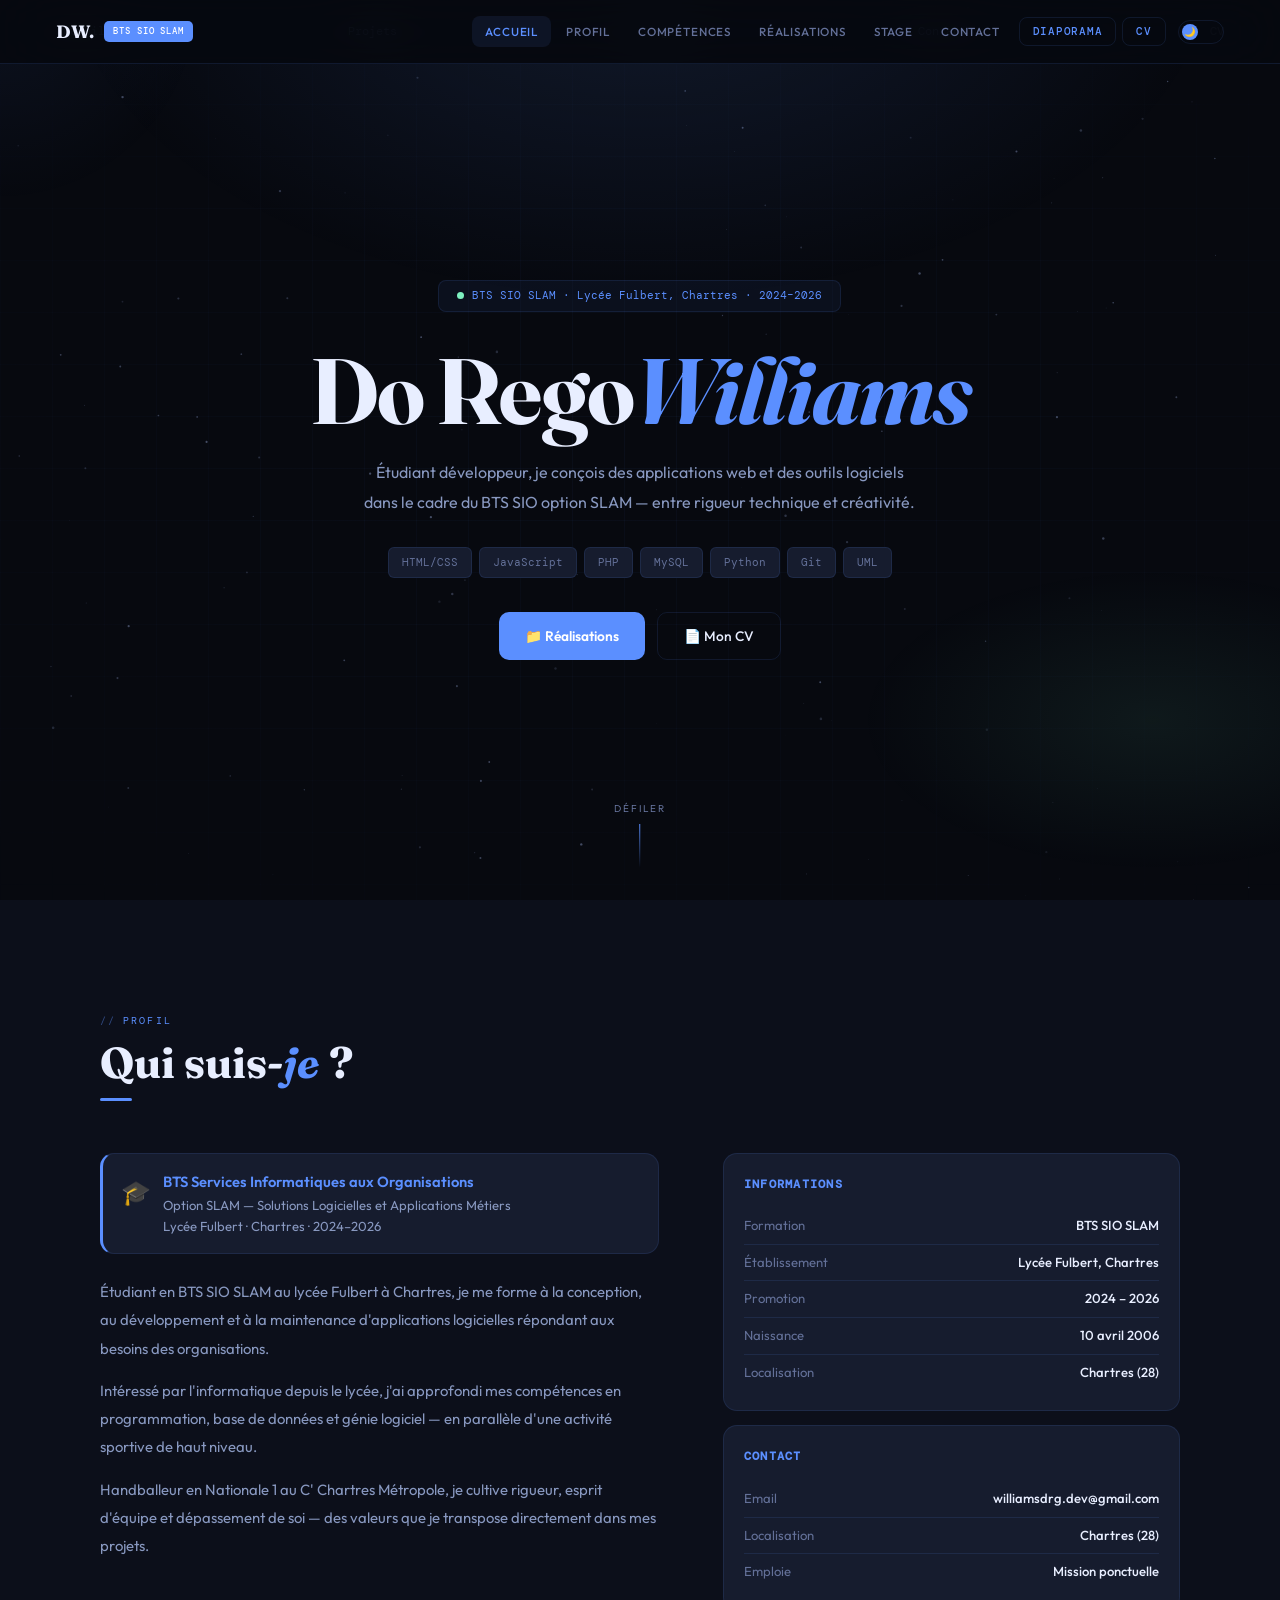
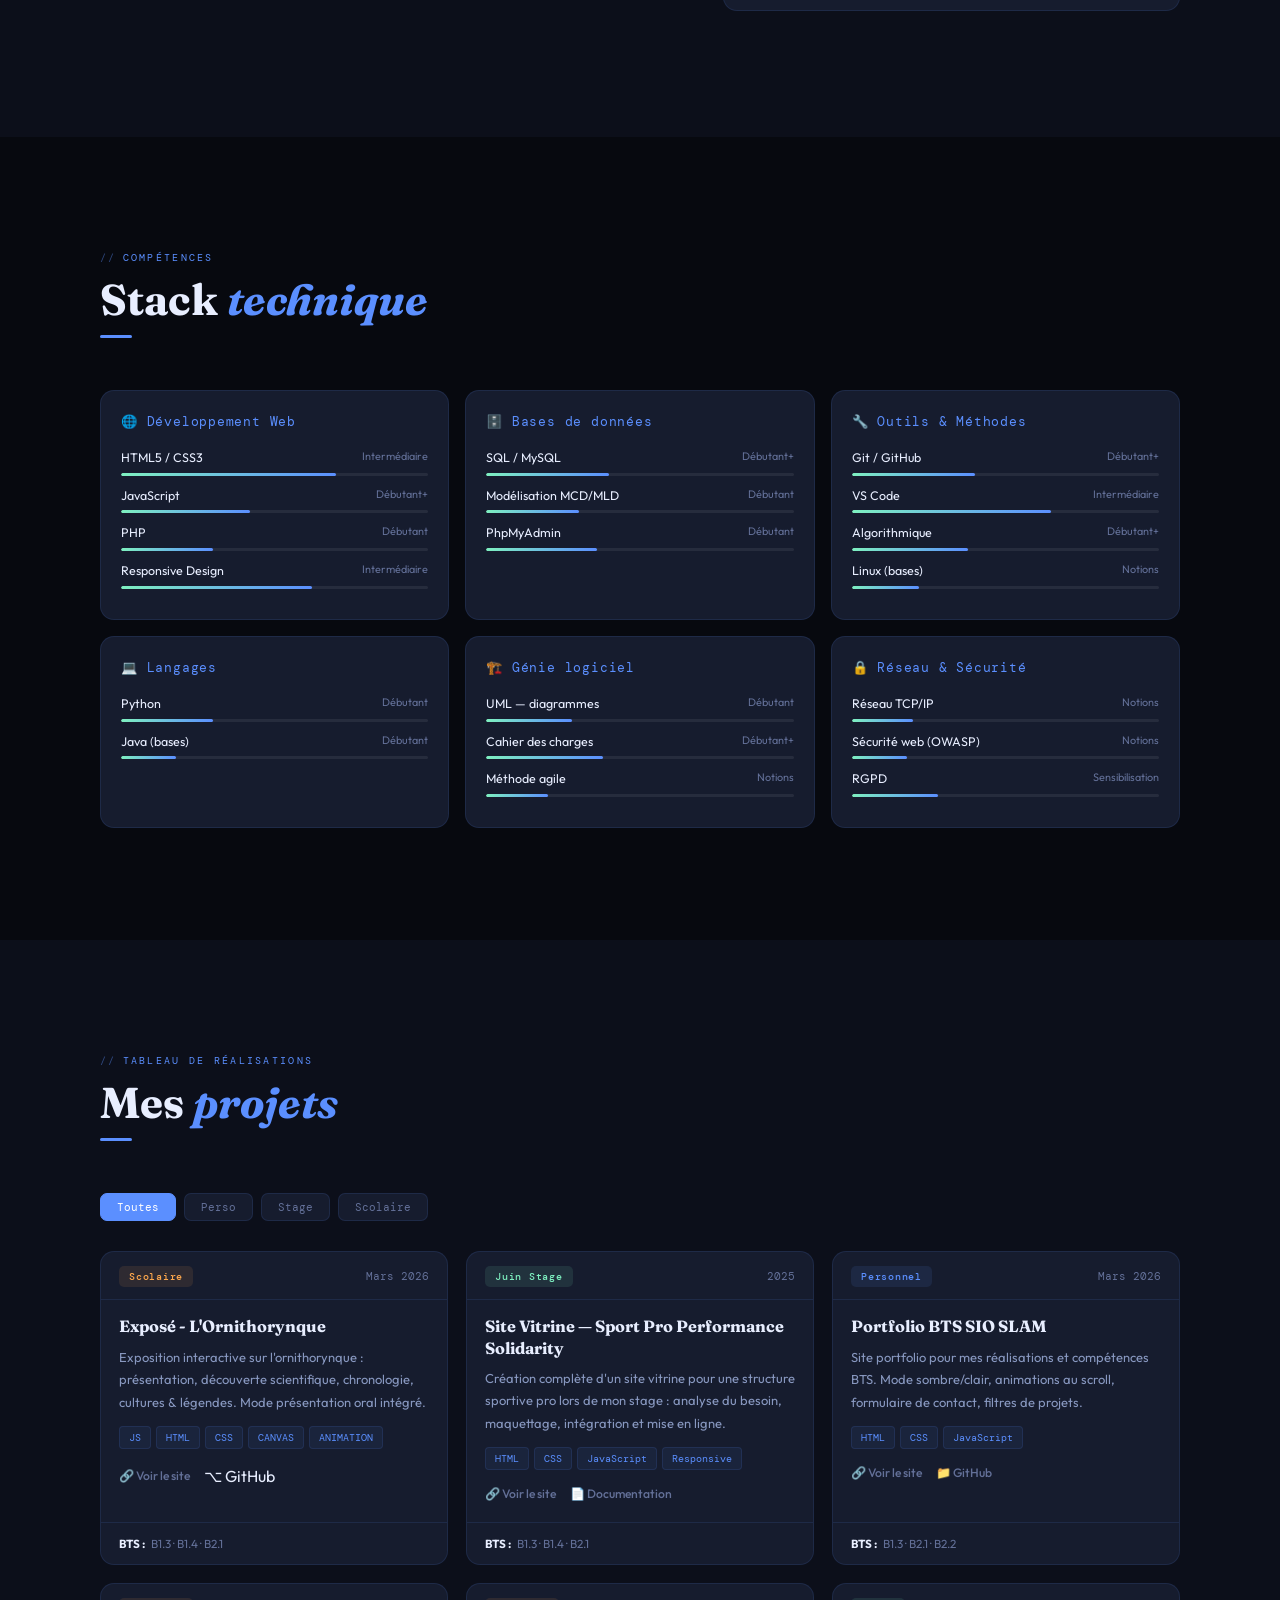
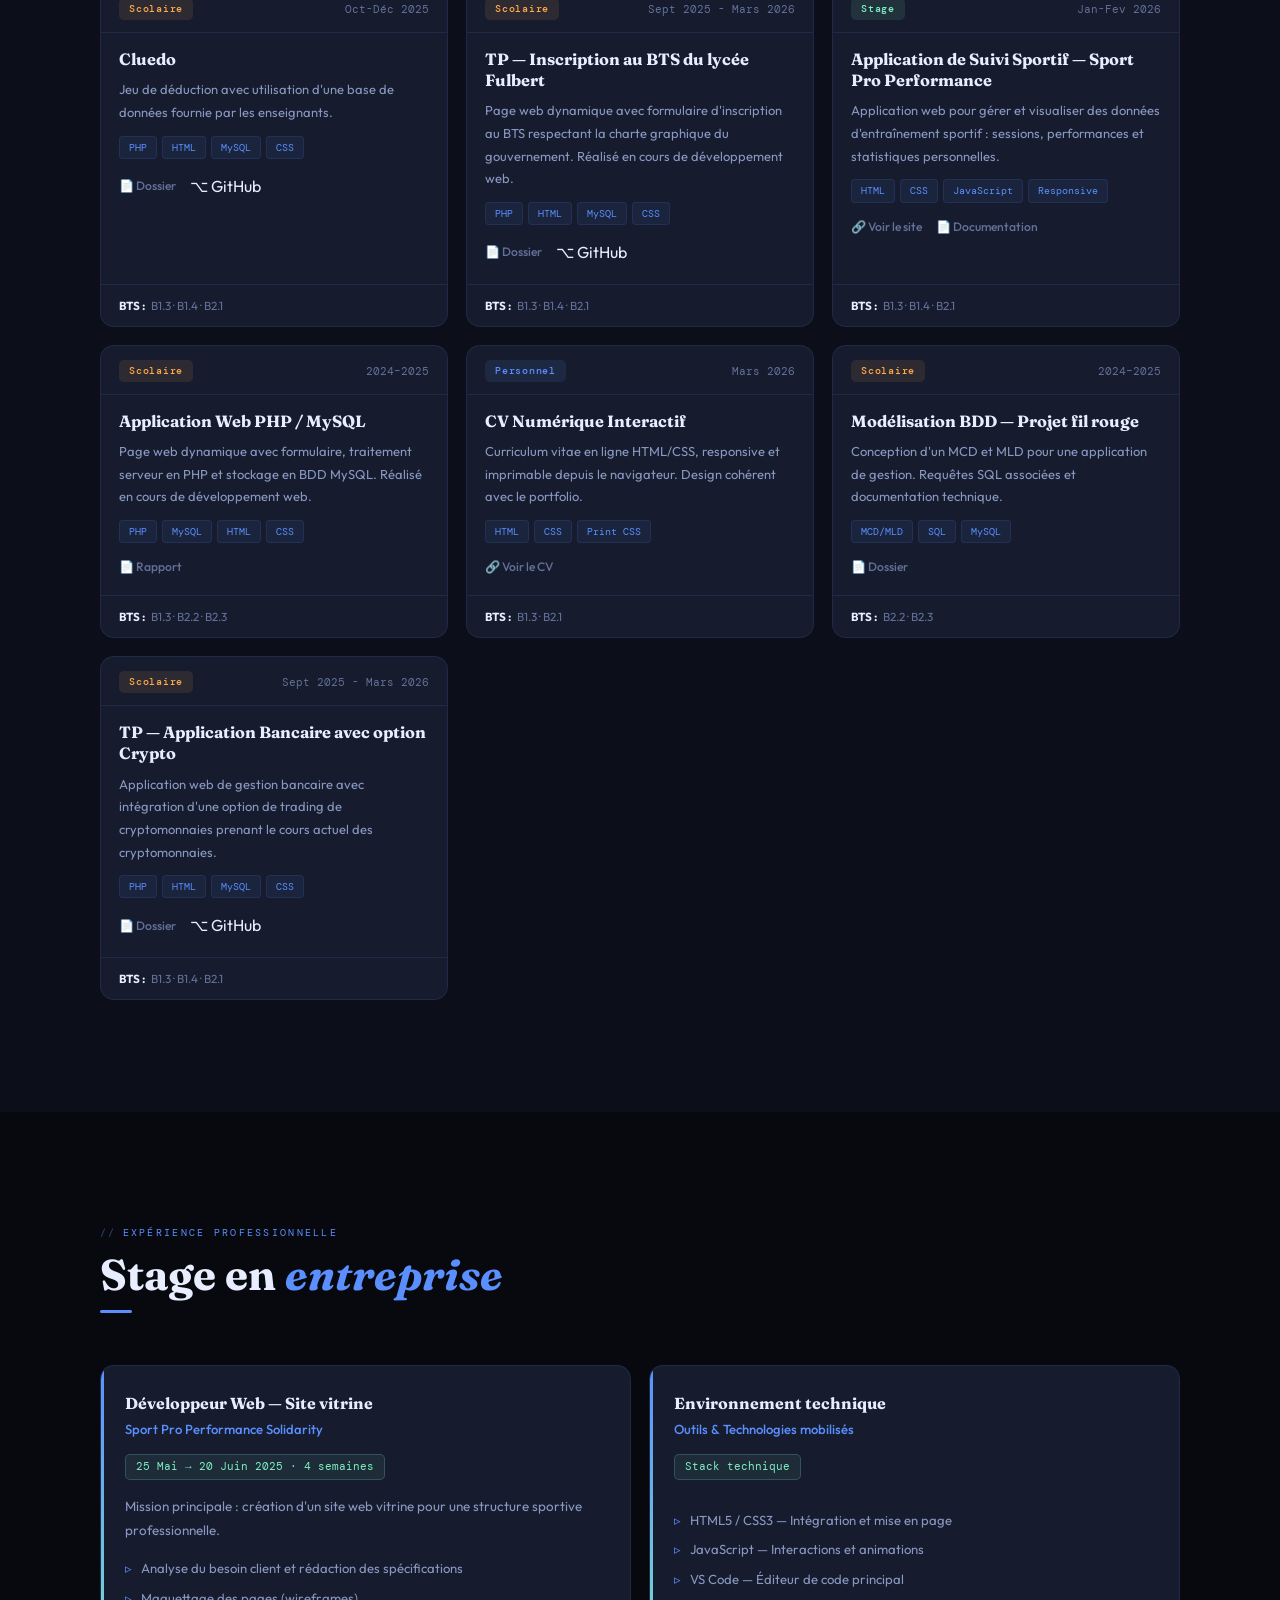
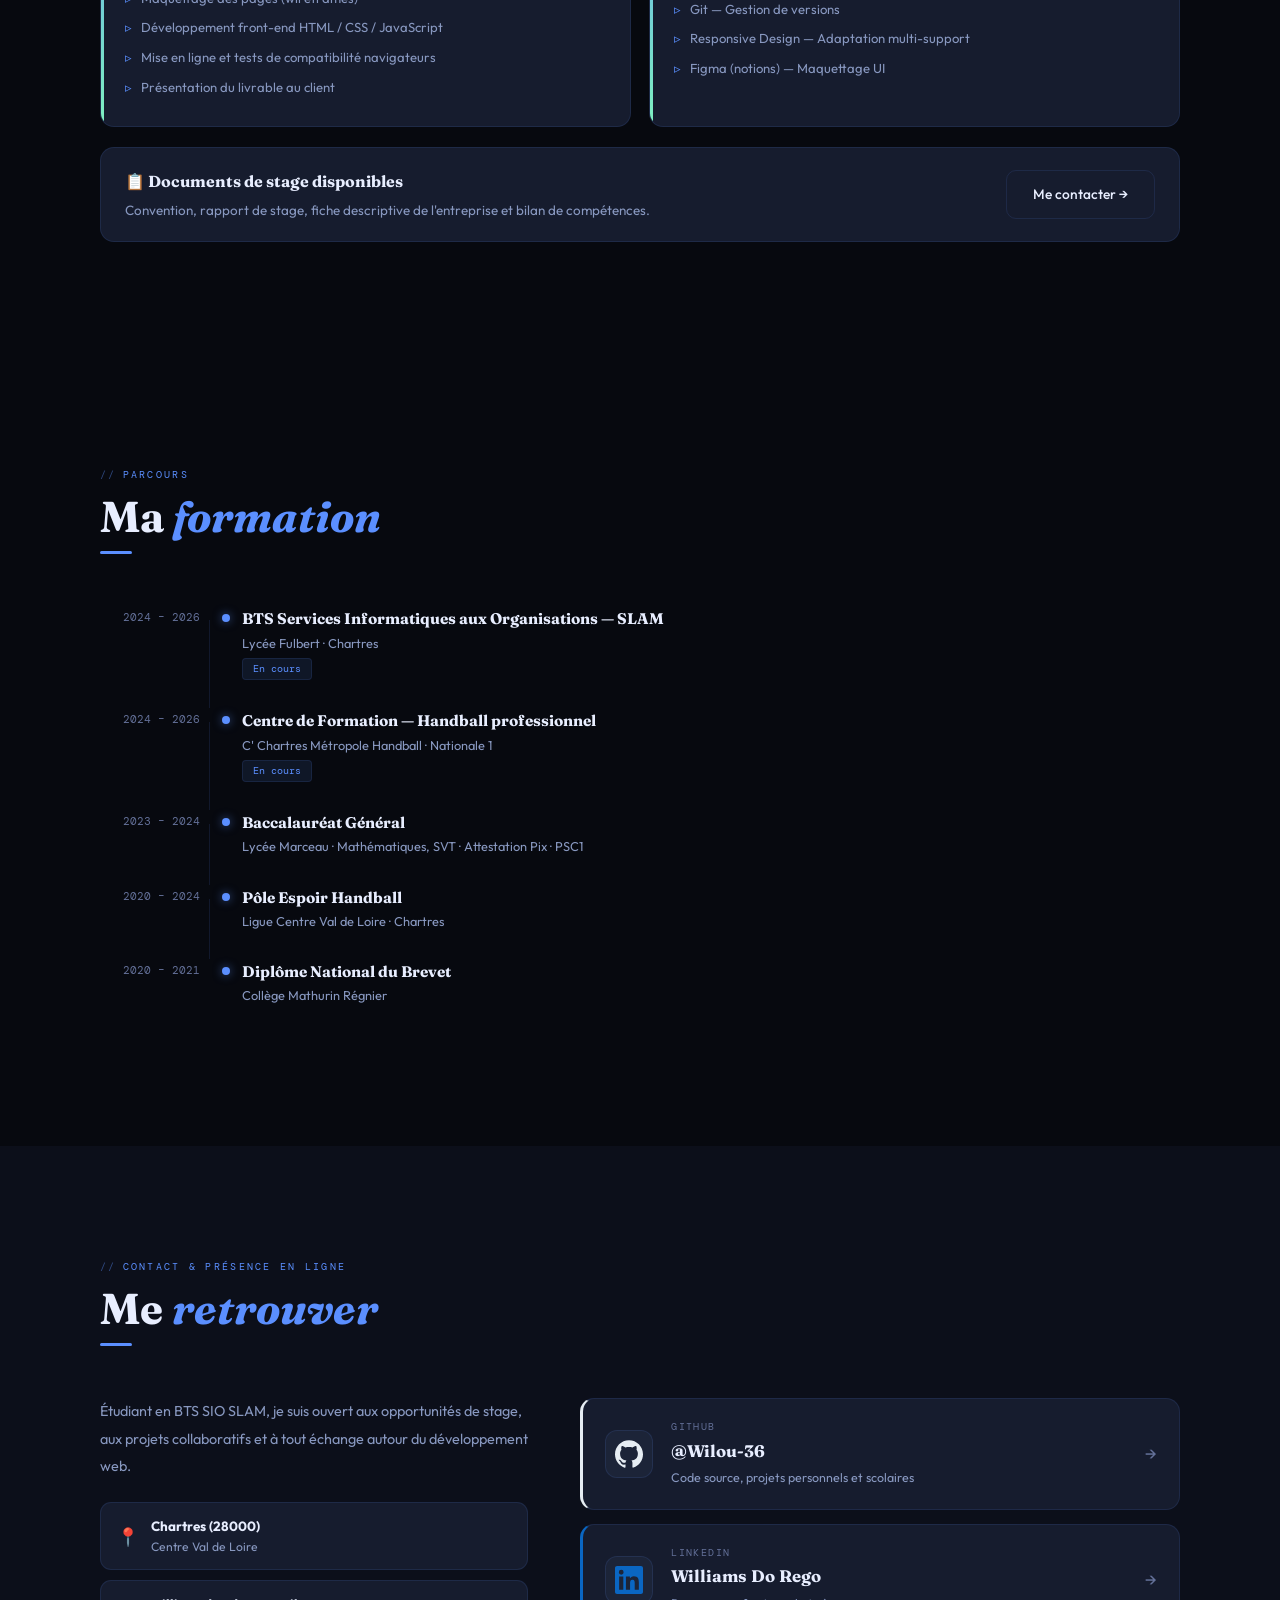
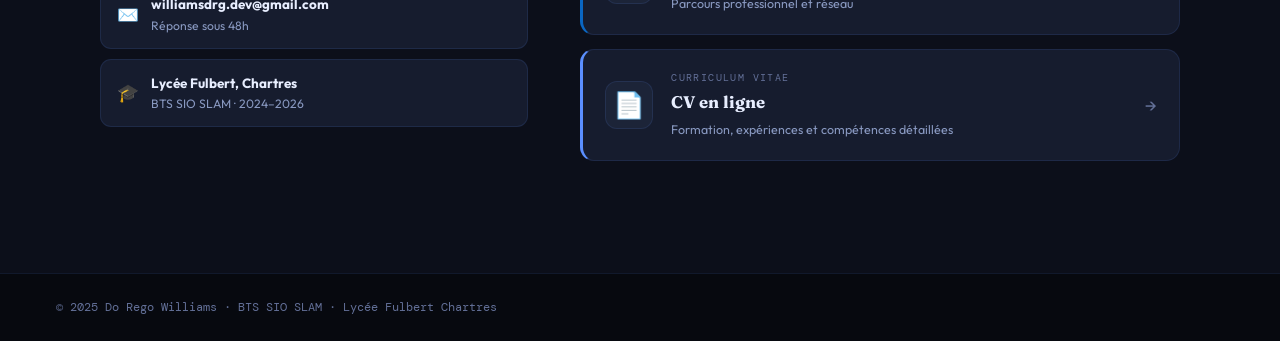
==== commit 4a939f82: "ckefke,fe" ====
--- a/index.html
+++ b/index.html
@@ -665,7 +665,7 @@
         </div>
         <div class="about-lead">
           <p>Étudiant en BTS SIO SLAM au lycée Fulbert à Chartres, je me forme à la conception, au développement et à la maintenance d'applications logicielles répondant aux besoins des organisations.</p>
-          <p>Intéressé par le développement web depuis le lycée, j'ai approfondi mes compétences en programmation, base de données et génie logiciel — en parallèle d'une activité sportive de haut niveau.</p>
+          <p>Intéressé par l'informatique depuis le lycée, j'ai approfondi mes compétences en programmation, base de données et génie logiciel — en parallèle d'une activité sportive de haut niveau.</p>
           <p>Handballeur en Nationale 1 au C' Chartres Métropole, je cultive rigueur, esprit d'équipe et dépassement de soi — des valeurs que je transpose directement dans mes projets.</p>
         </div>
       </div>
@@ -835,7 +835,7 @@
             <span class="ptag">MySQL</span><span class="ptag">CSS</span>
           </div>
           <div class="proj-links">
-            <a href="#" class="plink">🔗 Voir le site</a>
+            <a href="#" class="plink">📄 Dossier</a>
             <a href="https://github.com/Wilou-36/Cluedo" target="_blank">&#8997; GitHub</a>
           </div>
         </div>
@@ -855,7 +855,7 @@
             <span class="ptag">MySQL</span><span class="ptag">CSS</span>
           </div>
           <div class="proj-links">
-            <a href="#" class="plink">🔗 Voir le site</a>
+            <a href="doc/rapport_inscription.pdf" class="plink">📄 Dossier</a>
             <a href="https://github.com/YohanSTM-dev/Animaux" target="_blank">&#8997; GitHub</a>
           </div>
         </div>
@@ -950,7 +950,7 @@
             <span class="ptag">MySQL</span><span class="ptag">CSS</span>
           </div>
           <div class="proj-links">
-            <a href="#" class="plink">📄 Dossier</a>
+            <a href="doc/rapport_banqueapp_bts.docx" class="plink">📄 Dossier</a>
             <a href="https://github.com/Wilou-36/Fulb" target="_blank">&#8997; GitHub</a>
           </div>
         </div>
@@ -971,7 +971,7 @@
     </div>
     <div class="stage-grid reveal">
       <div class="stage-card">
-        <h3>Développeur Web — Stagiaire</h3>
+        <h3>Développeur Web — Site vitrine</h3>
         <div class="stage-company">Sport Pro Performance Solidarity</div>
         <div class="stage-date">25 Mai → 20 Juin 2025 · 4 semaines</div>
         <p>Mission principale : création d'un site web vitrine pour une structure sportive professionnelle.</p>
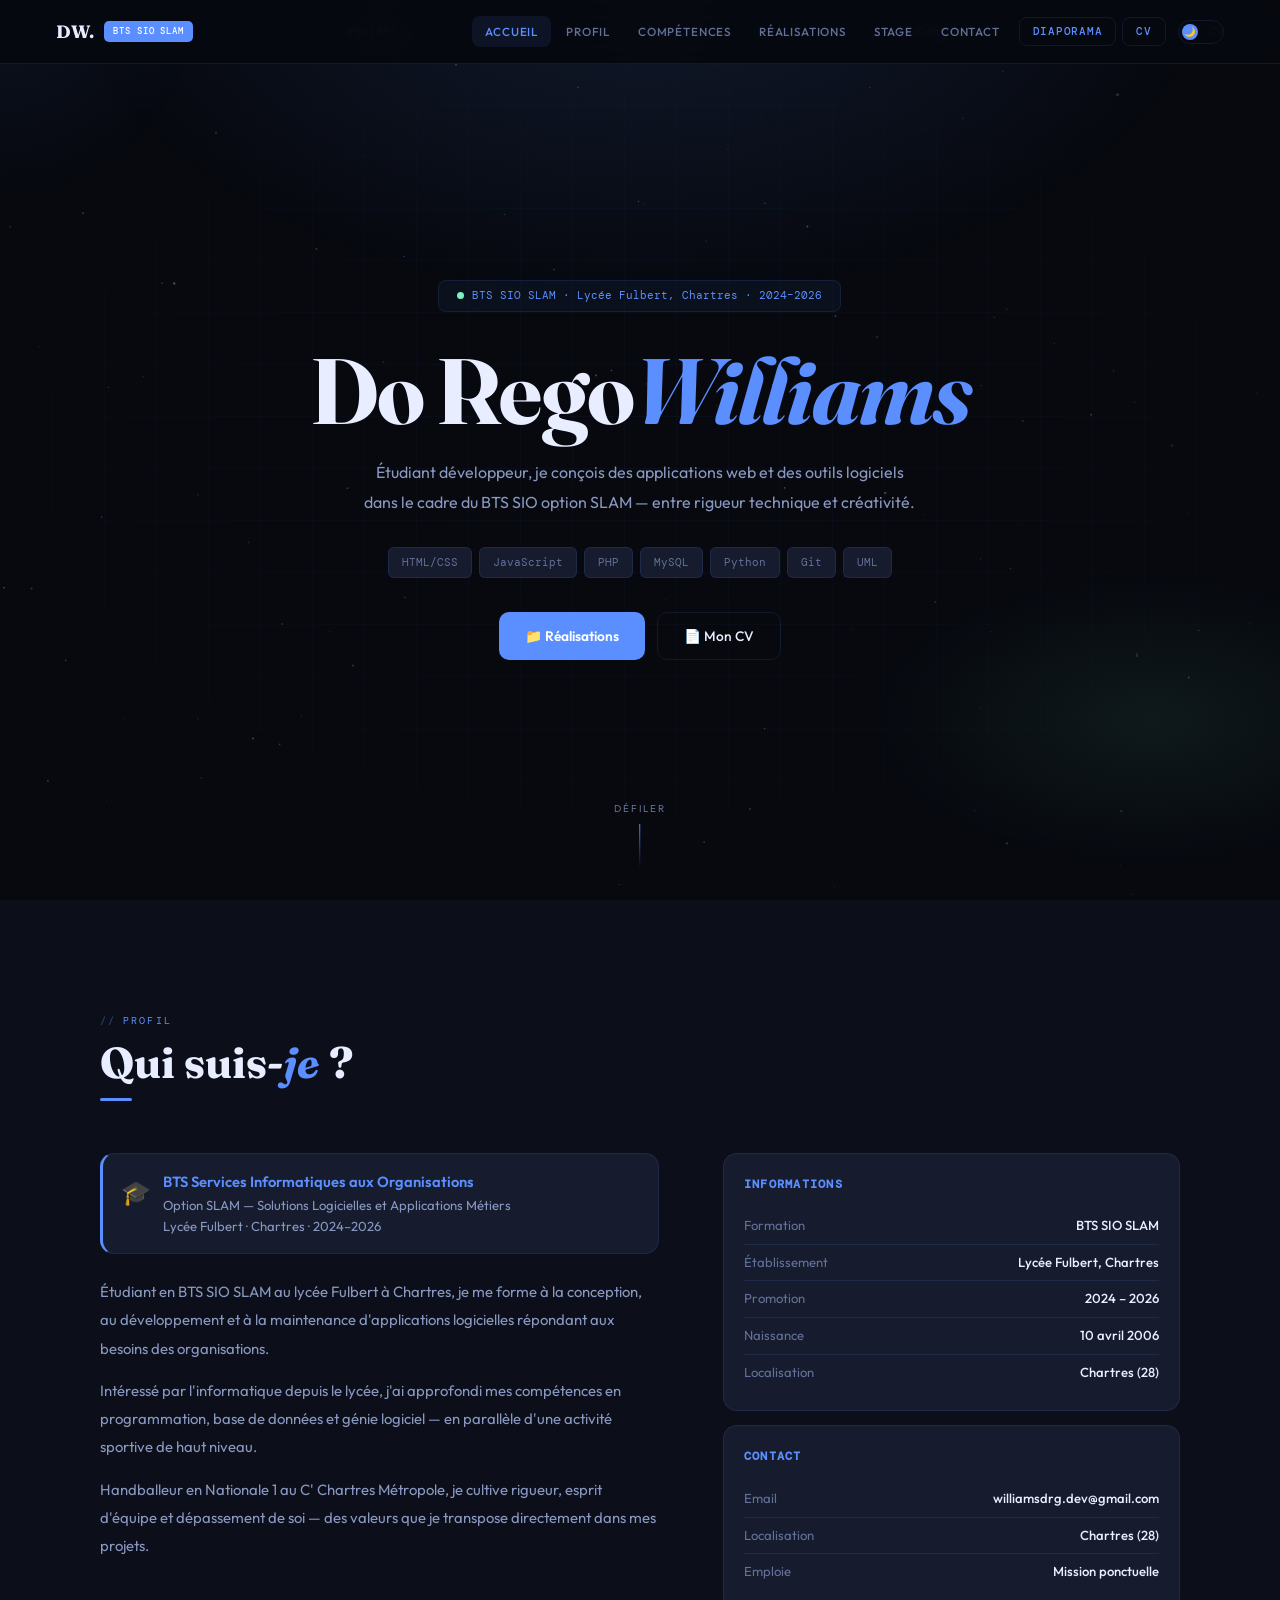
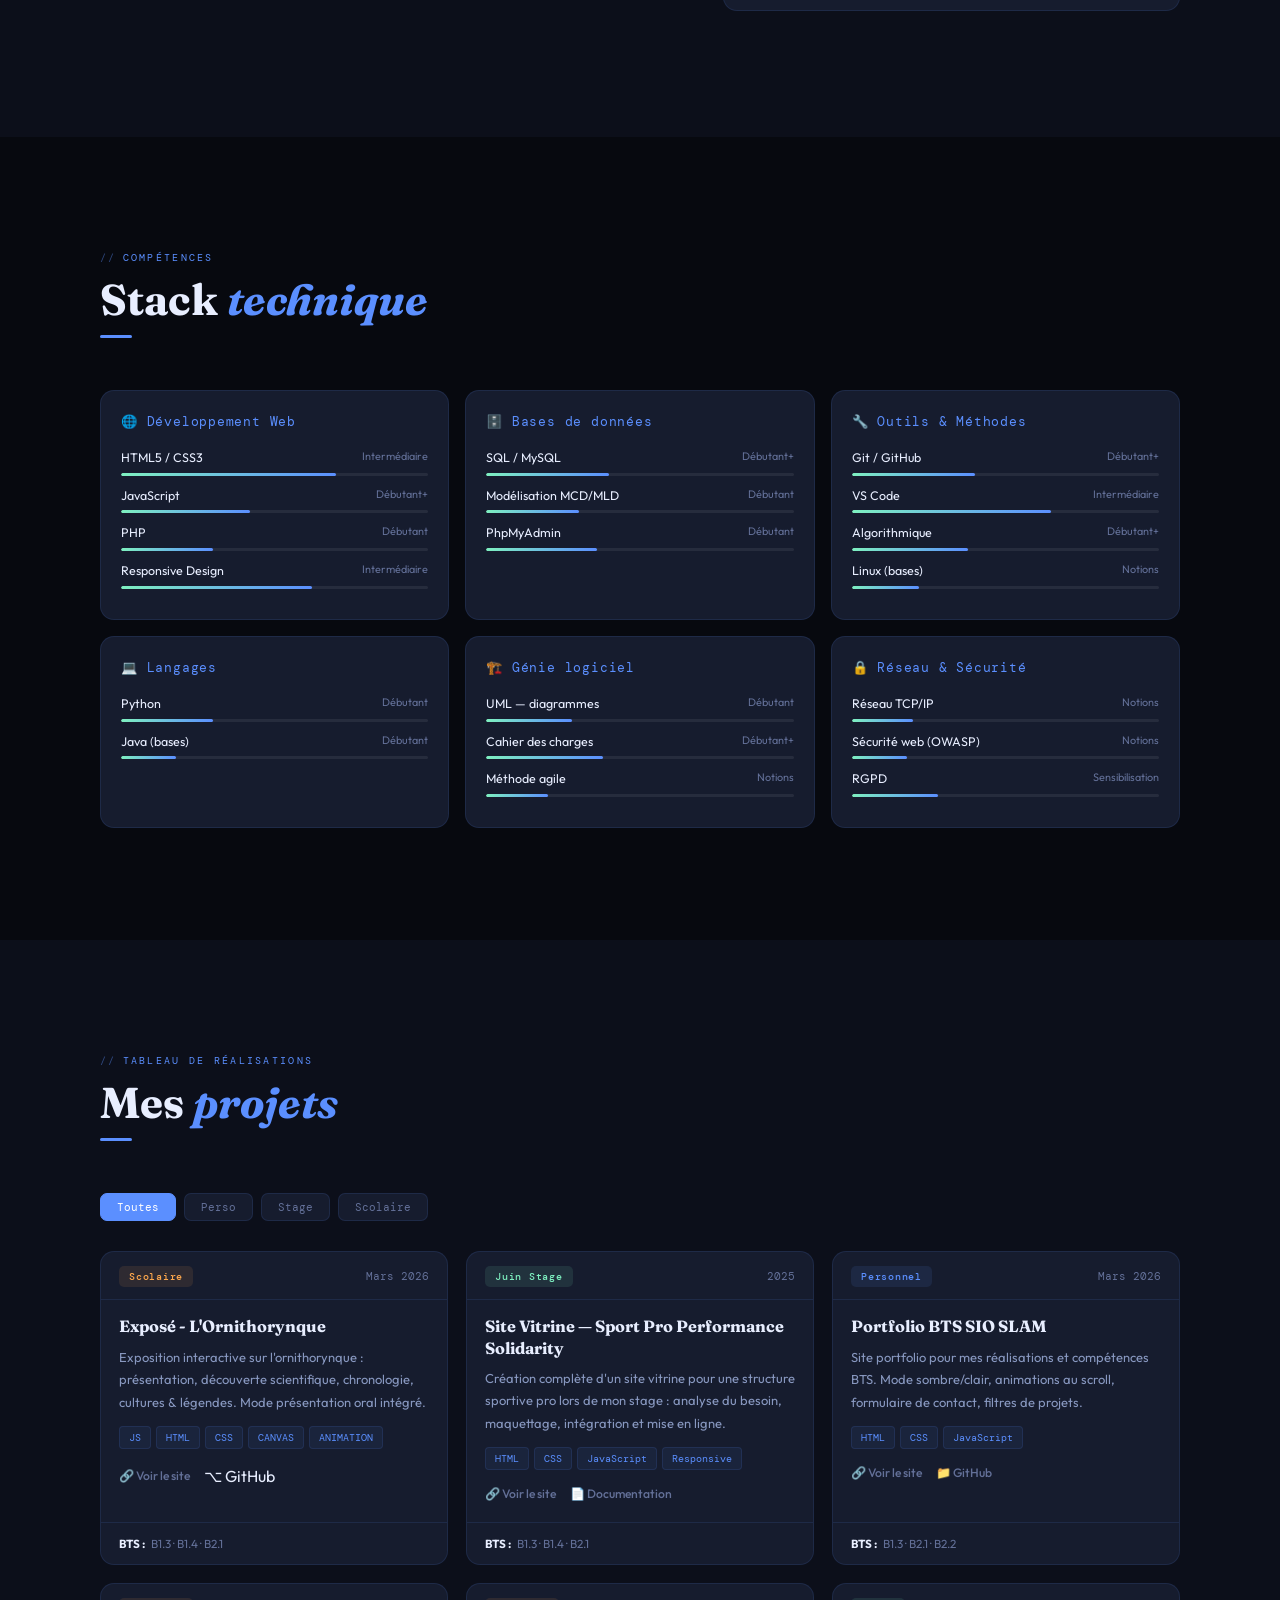
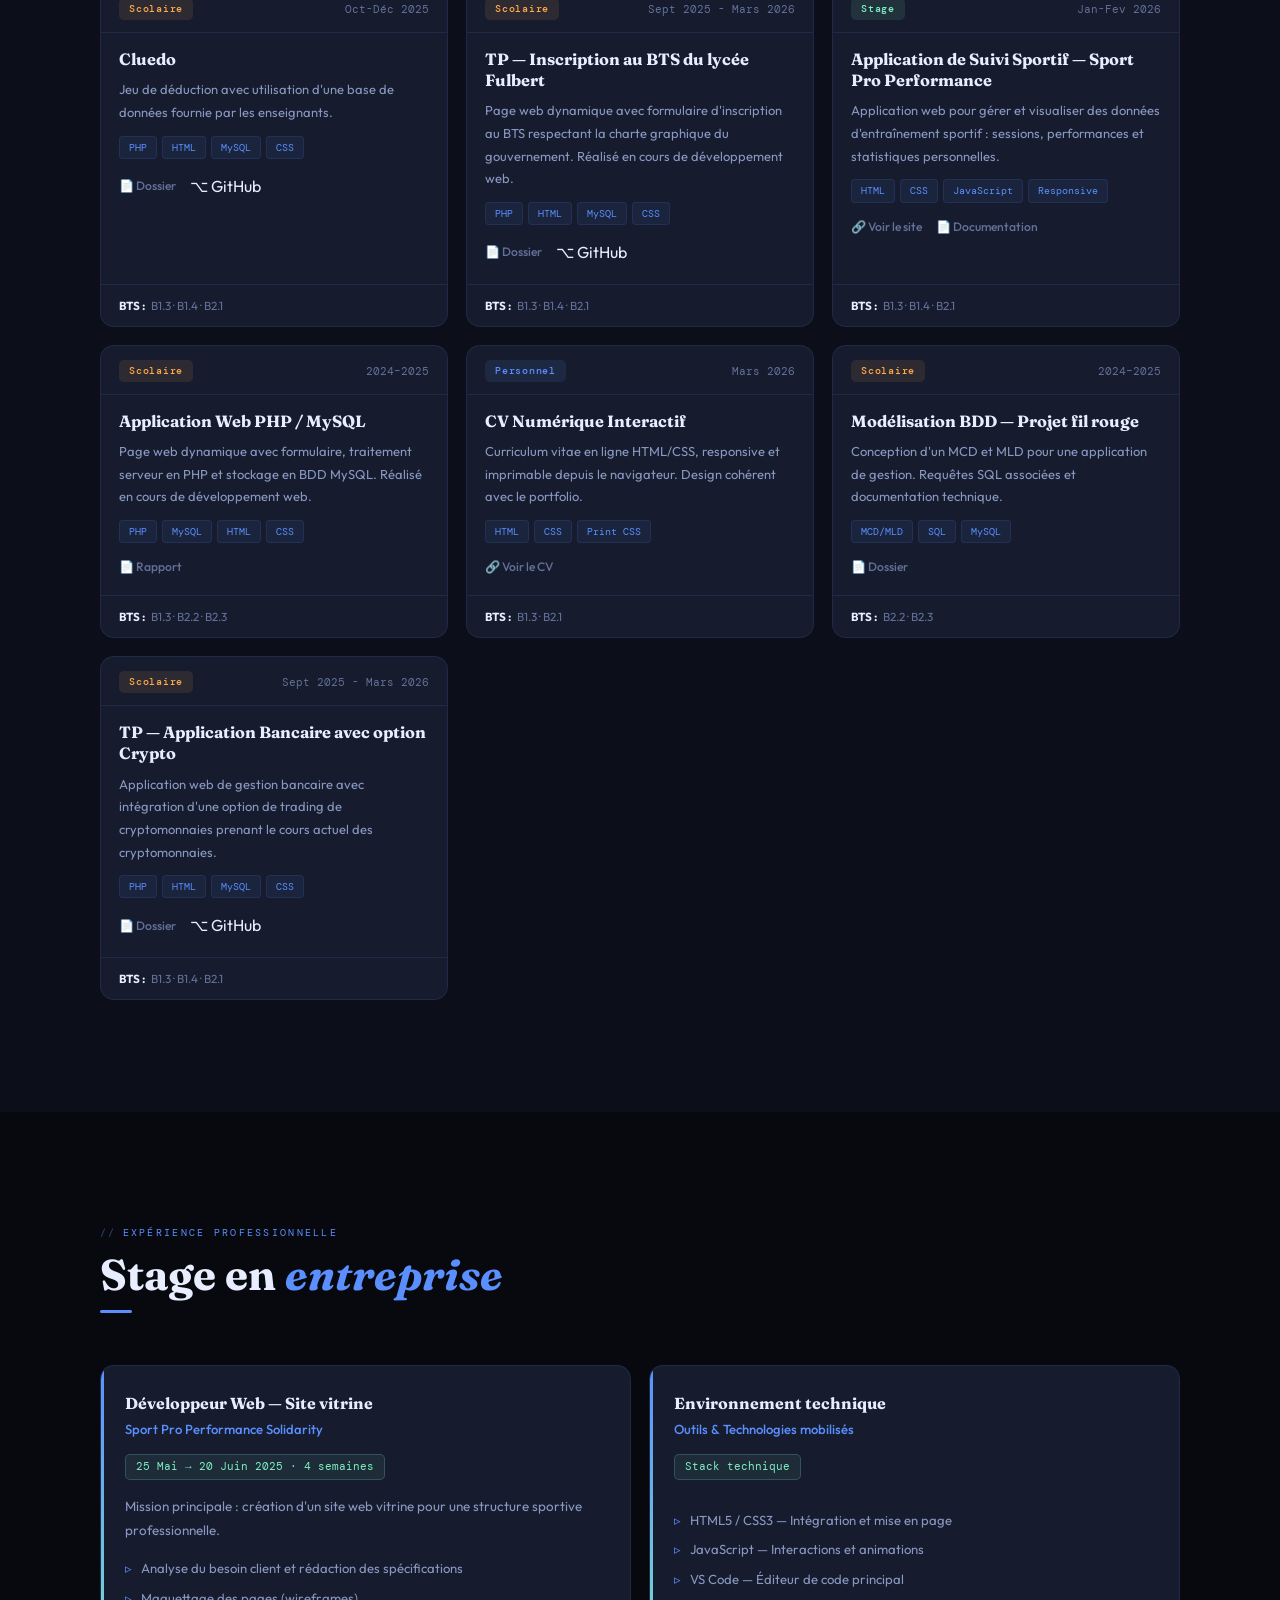
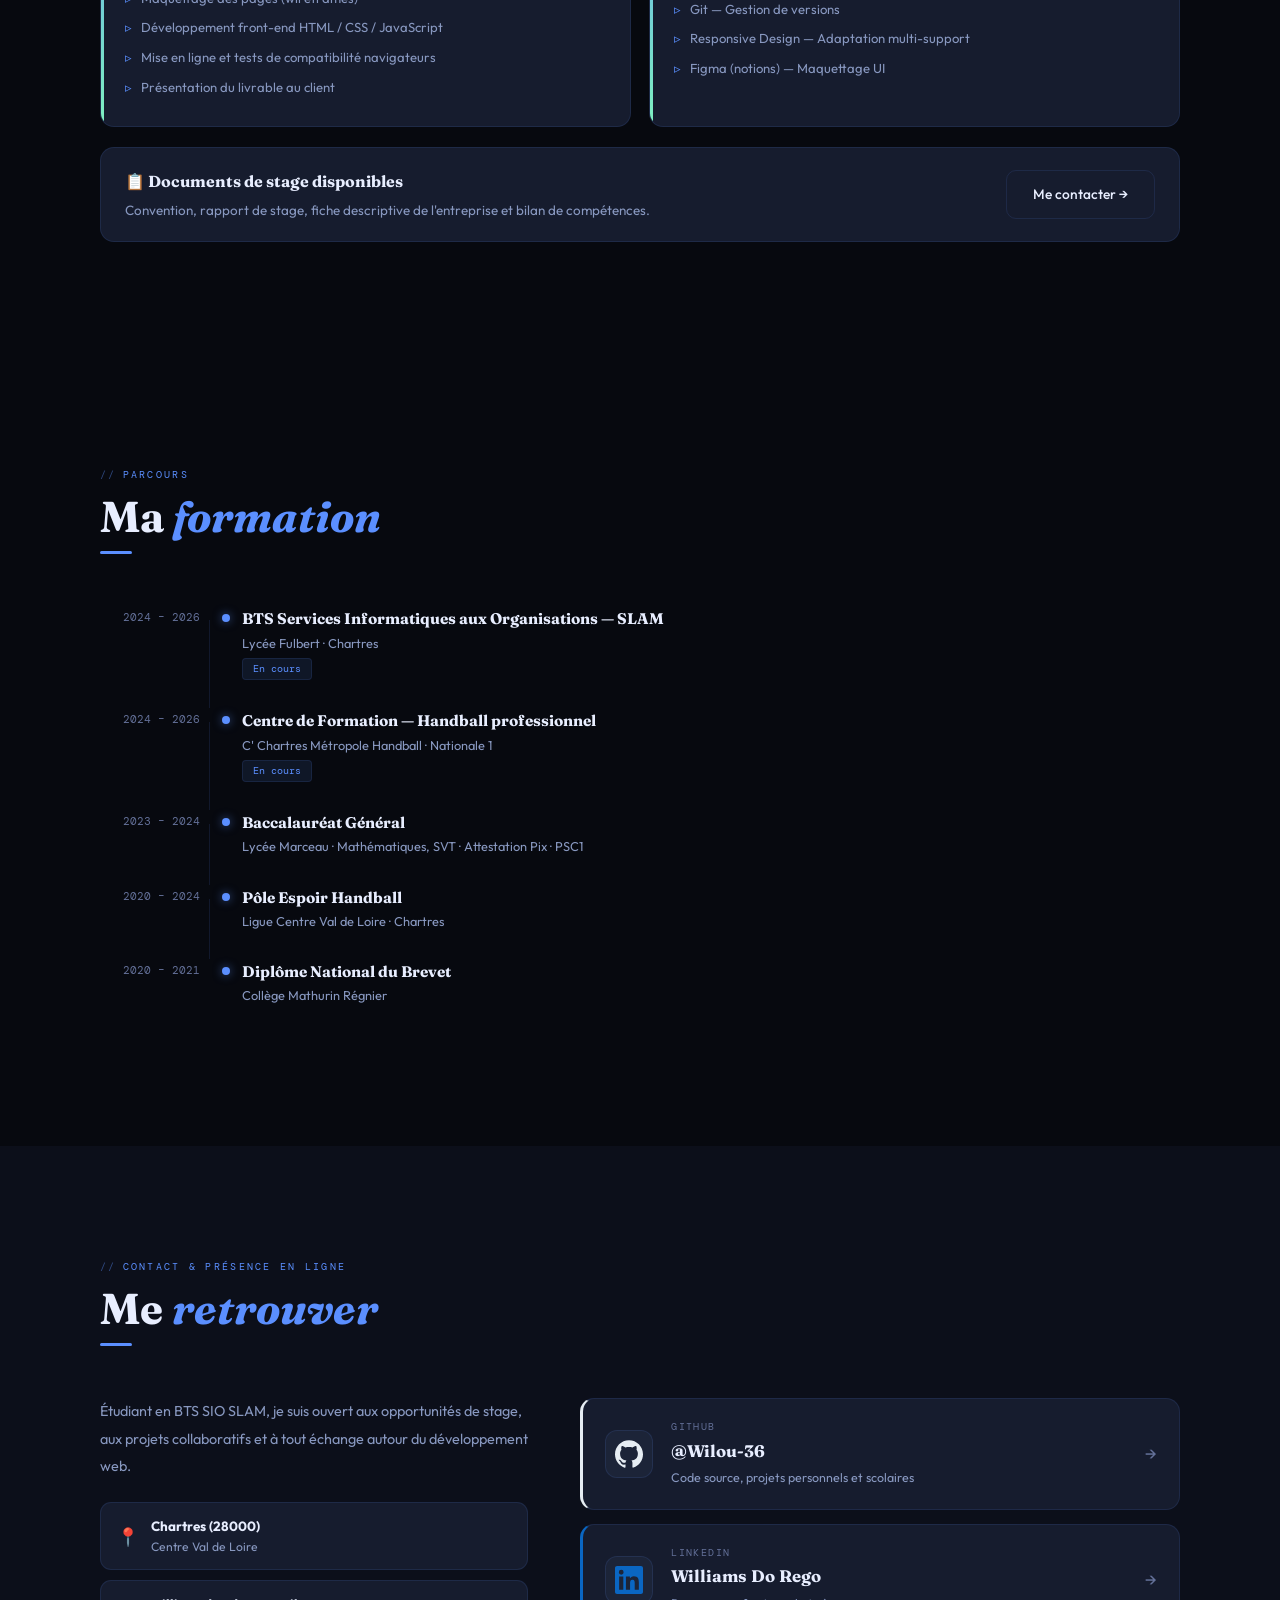
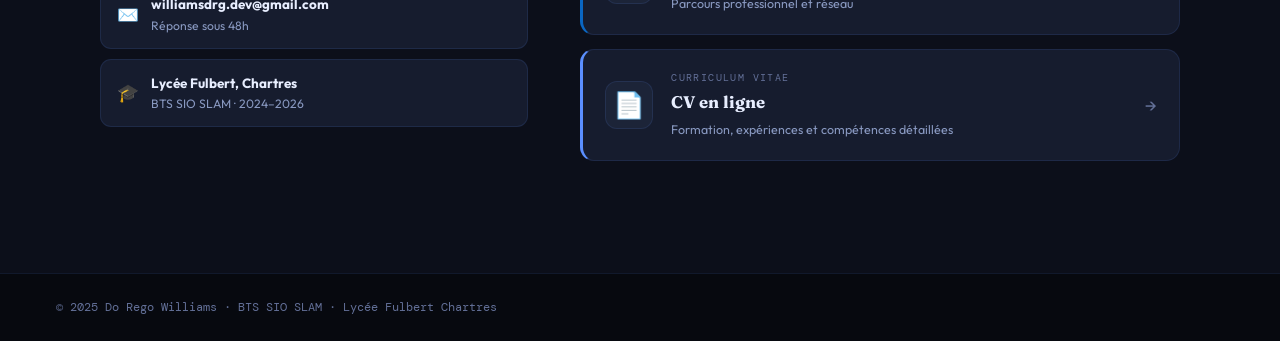
==== commit 4e3bdc3c: "covro" ====
--- a/index.html
+++ b/index.html
@@ -3,8 +3,70 @@
 <head>
 <meta charset="UTF-8">
 <meta name="viewport" content="width=device-width, initial-scale=1.0">
-<title>Portfolio Do Rego Williams</title>
+ 
+<meta name="theme-color" content="#07090f" media="(prefers-color-scheme: dark)">
+<meta name="theme-color" content="#f2f5fd" media="(prefers-color-scheme: light)">
+ 
+<!-- ═══ SEO PRIMAIRE ═══ -->
+<title>Williams Do Rego – Développeur Web BTS SIO SLAM | Chartres</title>
+<meta name="description" content="Portfolio de Williams Do Rego, étudiant développeur en BTS SIO SLAM au Lycée Fulbert de Chartres (2024–2026). Projets web, compétences HTML, CSS, JavaScript, PHP, Symfony et MySQL.">
+<meta name="keywords" content="Williams Do Rego, portfolio développeur, BTS SIO SLAM, Chartres, développeur web, HTML CSS JavaScript PHP Symfony MySQL, Lycée Fulbert, stage développeur web">
+<meta name="author" content="Williams Do Rego">
+<meta name="robots" content="index, follow">
+<link rel="canonical" href="https://williamsdorego-dev.com/">
+ 
+<!-- ═══ OPEN GRAPH (réseaux sociaux) ═══ -->
+<meta property="og:type" content="website">
+<meta property="og:url" content="https://williamsdorego-dev.com/">
+<meta property="og:title" content="Williams Do Rego – Développeur Web BTS SIO SLAM | Chartres">
+<meta property="og:description" content="Portfolio de Williams Do Rego, étudiant développeur en BTS SIO SLAM au Lycée Fulbert de Chartres. Projets web, compétences techniques et informations de contact.">
+<meta property="og:image" content="https://williamsdorego-dev.com/og-image.png">
+<meta property="og:locale" content="fr_FR">
+<meta property="og:site_name" content="Williams Do Rego – Portfolio">
+ 
+<!-- ═══ TWITTER CARD ═══ -->
+<meta name="twitter:card" content="summary_large_image">
+<meta name="twitter:url" content="https://williamsdorego-dev.com/">
+<meta name="twitter:title" content="Williams Do Rego – Développeur Web BTS SIO SLAM | Chartres">
+<meta name="twitter:description" content="Portfolio de Williams Do Rego, étudiant développeur en BTS SIO SLAM au Lycée Fulbert de Chartres.">
+<meta name="twitter:image" content="https://williamsdorego-dev.com/og-image.png">
+ 
+<!-- ═══ SCHEMA.ORG (données structurées) ═══ -->
+<script type="application/ld+json">
+{
+  "@context": "https://schema.org",
+  "@type": "Person",
+  "name": "Williams Do Rego",
+  "url": "https://williamsdorego-dev.com/",
+  "jobTitle": "Étudiant développeur web – BTS SIO SLAM",
+  "description": "Étudiant en BTS SIO SLAM au Lycée Fulbert de Chartres, spécialisé dans le développement d'applications web et logicielles.",
+  "address": {
+    "@type": "PostalAddress",
+    "addressLocality": "Chartres",
+    "postalCode": "28000",
+    "addressRegion": "Centre-Val de Loire",
+    "addressCountry": "FR"
+  },
+  "alumniOf": {
+    "@type": "EducationalOrganization",
+    "name": "Lycée Fulbert",
+    "address": {
+      "@type": "PostalAddress",
+      "addressLocality": "Chartres",
+      "addressCountry": "FR"
+    }
+  },
+  "knowsAbout": ["HTML", "CSS", "JavaScript", "PHP", "Symfony", "MySQL", "Python", "Git", "UML"],
+  "sameAs": [
+    "https://github.com/Wilou-36",
+    "https://www.linkedin.com/in/williams-do-rego-10b881353/"
+  ]
+}
+</script>
+ 
+<!-- ═══ PERFORMANCE FONTS ═══ -->
 <link rel="preconnect" href="https://fonts.googleapis.com">
+<link rel="preconnect" href="https://fonts.gstatic.com" crossorigin>
 <link href="https://fonts.googleapis.com/css2?family=DM+Mono:ital,wght@0,400;0,500;1,400&family=Outfit:wght@300;400;500;600;700;900&family=Fraunces:opsz,wght@9..144,300;9..144,400;9..144,700&display=swap" rel="stylesheet">
 <style>
 /* ═══════════════════════════════════════════
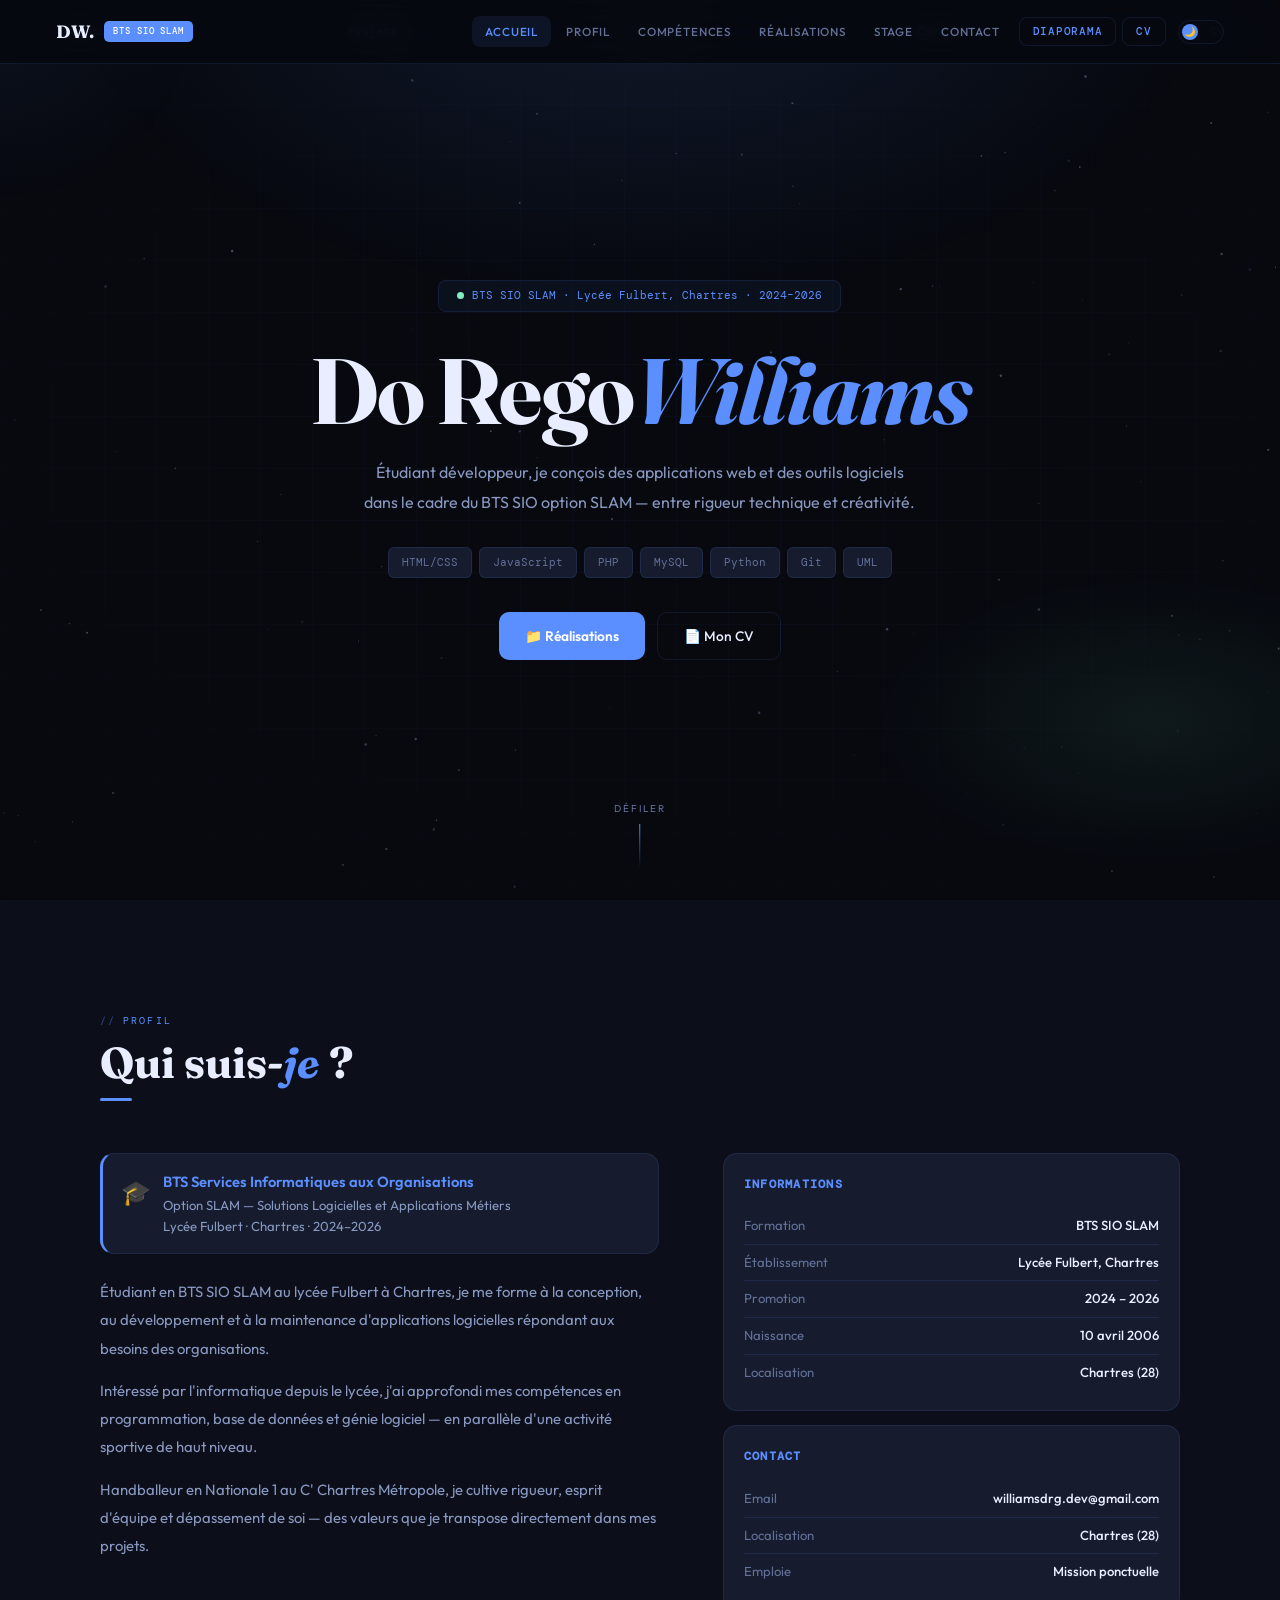
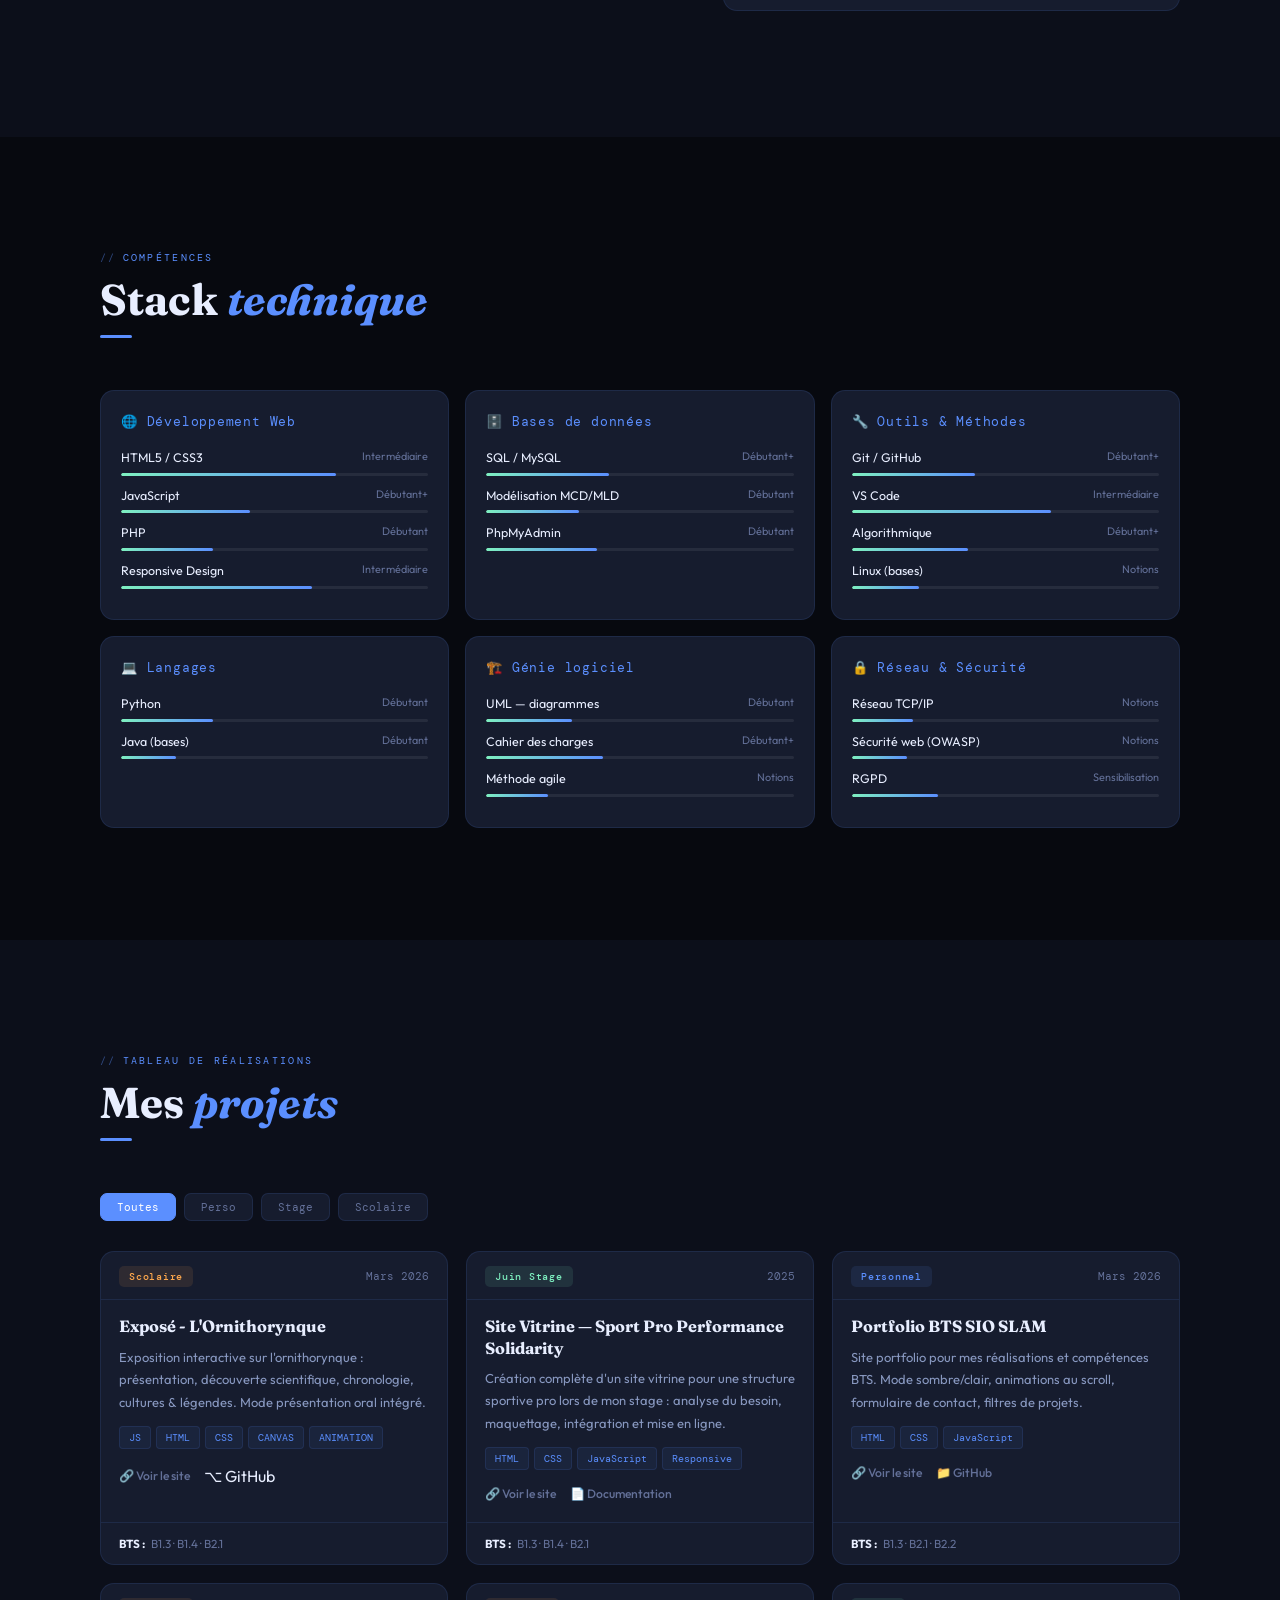
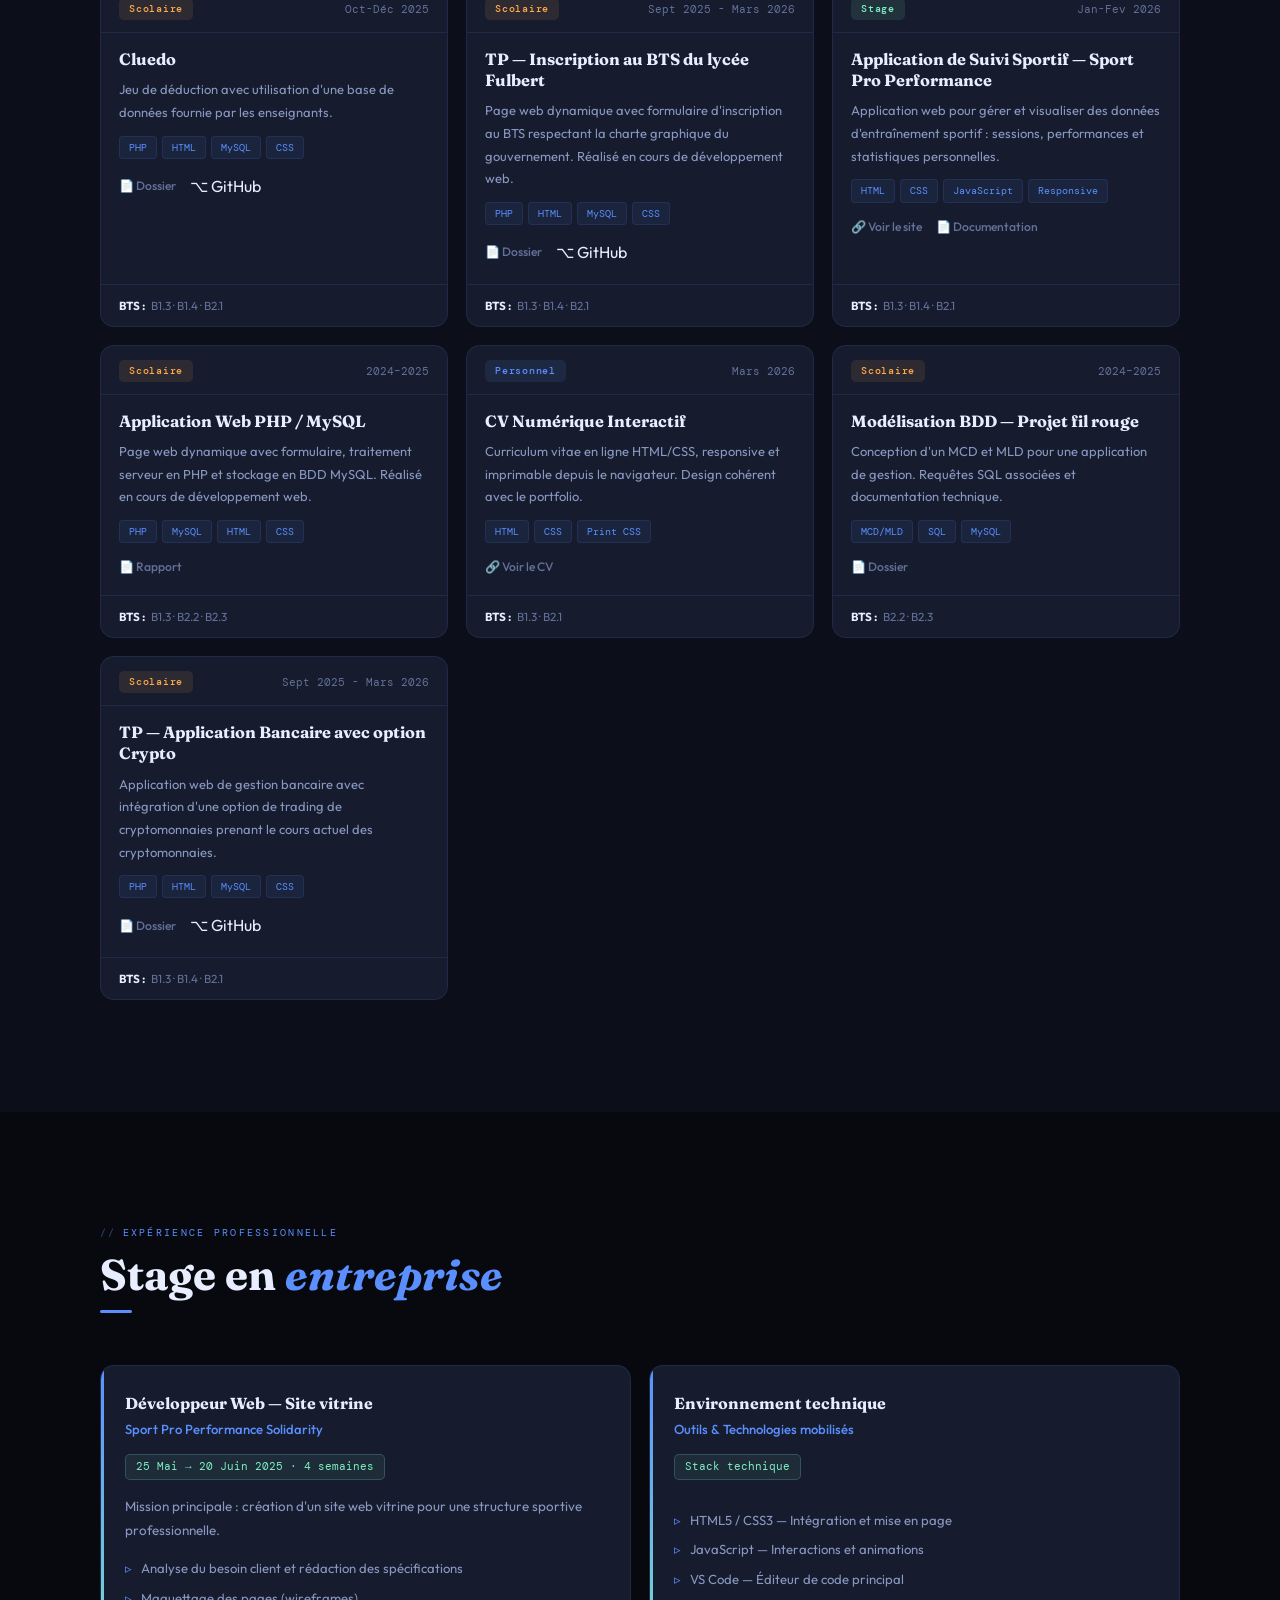
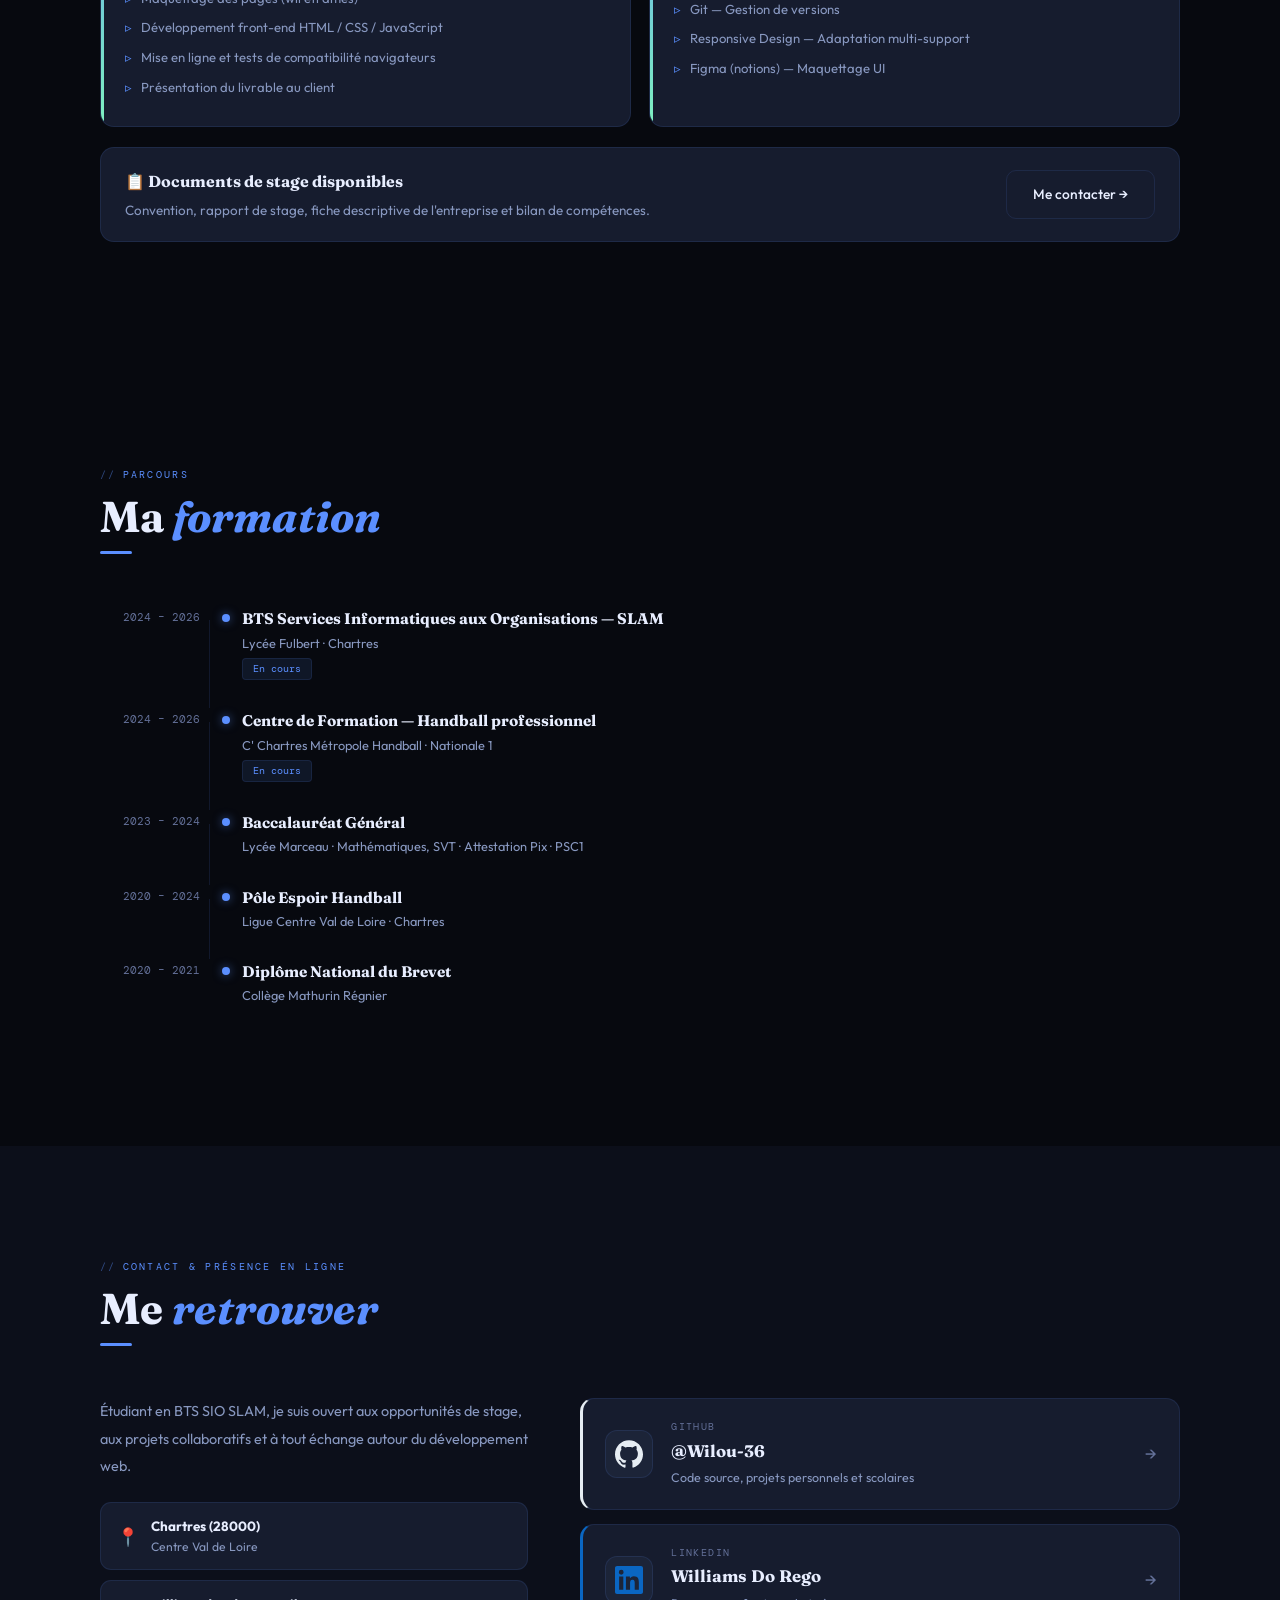
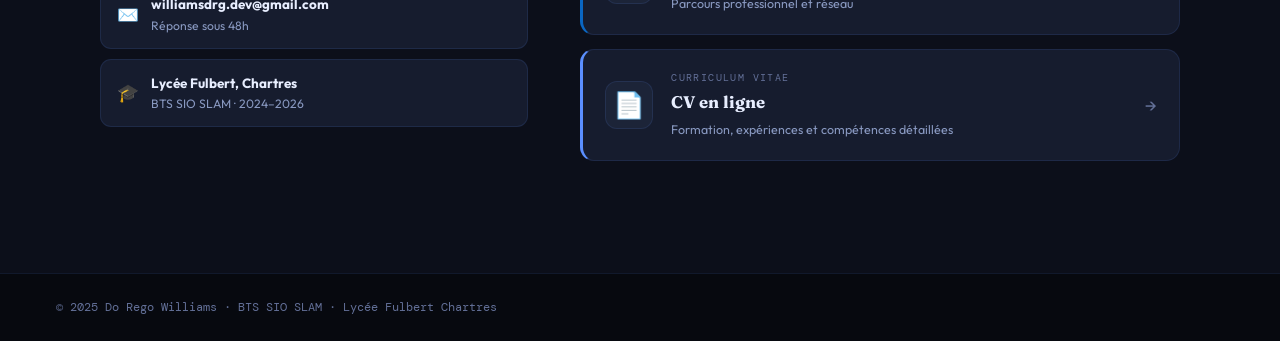
==== commit e47834ed: "Update SEO metadata and structured data in index.html" ====
--- a/index.html
+++ b/index.html
@@ -8,29 +8,41 @@
 <meta name="theme-color" content="#f2f5fd" media="(prefers-color-scheme: light)">
  
 <!-- ═══ SEO PRIMAIRE ═══ -->
-<title>Williams Do Rego – Développeur Web BTS SIO SLAM | Chartres</title>
-<meta name="description" content="Portfolio de Williams Do Rego, étudiant développeur en BTS SIO SLAM au Lycée Fulbert de Chartres (2024–2026). Projets web, compétences HTML, CSS, JavaScript, PHP, Symfony et MySQL.">
-<meta name="keywords" content="Williams Do Rego, portfolio développeur, BTS SIO SLAM, Chartres, développeur web, HTML CSS JavaScript PHP Symfony MySQL, Lycée Fulbert, stage développeur web">
+<title>Williams Do Rego – Développeur Web | Portfolio BTS SIO SLAM Chartres</title>
+<meta name="description" content="Portfolio de Williams Do Rego, développeur web en BTS SIO SLAM à Chartres. Compétences HTML, CSS, JS, PHP, Symfony, MySQL. Disponible pour un stage.">
 <meta name="author" content="Williams Do Rego">
-<meta name="robots" content="index, follow">
+<meta name="robots" content="index, follow, max-snippet:-1, max-image-preview:large, max-video-preview:-1">
 <link rel="canonical" href="https://williamsdorego-dev.com/">
- 
+<link rel="alternate" hreflang="fr" href="https://williamsdorego-dev.com/">
+
+<!-- ═══ GÉO-RÉFÉRENCEMENT LOCAL ═══ -->
+<meta name="geo.region" content="FR-CVL">
+<meta name="geo.placename" content="Chartres">
+<meta name="geo.position" content="48.4469;1.4886">
+<meta name="ICBM" content="48.4469, 1.4886">
+
 <!-- ═══ OPEN GRAPH (réseaux sociaux) ═══ -->
-<meta property="og:type" content="website">
+<meta property="og:type" content="profile">
 <meta property="og:url" content="https://williamsdorego-dev.com/">
-<meta property="og:title" content="Williams Do Rego – Développeur Web BTS SIO SLAM | Chartres">
-<meta property="og:description" content="Portfolio de Williams Do Rego, étudiant développeur en BTS SIO SLAM au Lycée Fulbert de Chartres. Projets web, compétences techniques et informations de contact.">
+<meta property="og:title" content="Williams Do Rego – Développeur Web | Portfolio BTS SIO SLAM Chartres">
+<meta property="og:description" content="Portfolio de Williams Do Rego, développeur web en BTS SIO SLAM à Chartres. Compétences HTML, CSS, JS, PHP, Symfony, MySQL. Disponible pour un stage.">
 <meta property="og:image" content="https://williamsdorego-dev.com/og-image.png">
+<meta property="og:image:width" content="1200">
+<meta property="og:image:height" content="630">
+<meta property="og:image:alt" content="Portfolio de Williams Do Rego, développeur web à Chartres">
 <meta property="og:locale" content="fr_FR">
 <meta property="og:site_name" content="Williams Do Rego – Portfolio">
- 
+<meta property="profile:first_name" content="Williams">
+<meta property="profile:last_name" content="Do Rego">
+
 <!-- ═══ TWITTER CARD ═══ -->
 <meta name="twitter:card" content="summary_large_image">
-<meta name="twitter:url" content="https://williamsdorego-dev.com/">
-<meta name="twitter:title" content="Williams Do Rego – Développeur Web BTS SIO SLAM | Chartres">
-<meta name="twitter:description" content="Portfolio de Williams Do Rego, étudiant développeur en BTS SIO SLAM au Lycée Fulbert de Chartres.">
+<meta name="twitter:site" content="@williamsdorego">
+<meta name="twitter:title" content="Williams Do Rego – Développeur Web | Portfolio BTS SIO SLAM Chartres">
+<meta name="twitter:description" content="Portfolio de Williams Do Rego, développeur web en BTS SIO SLAM à Chartres. Disponible pour un stage.">
 <meta name="twitter:image" content="https://williamsdorego-dev.com/og-image.png">
- 
+<meta name="twitter:image:alt" content="Portfolio de Williams Do Rego, développeur web à Chartres">
+
 <!-- ═══ SCHEMA.ORG (données structurées) ═══ -->
 <script type="application/ld+json">
 {
@@ -38,8 +50,10 @@
   "@type": "Person",
   "name": "Williams Do Rego",
   "url": "https://williamsdorego-dev.com/",
-  "jobTitle": "Étudiant développeur web – BTS SIO SLAM",
-  "description": "Étudiant en BTS SIO SLAM au Lycée Fulbert de Chartres, spécialisé dans le développement d'applications web et logicielles.",
+  "image": "https://williamsdorego-dev.com/og-image.png",
+  "jobTitle": "Développeur Web",
+  "description": "Développeur web étudiant en BTS SIO SLAM au Lycée Fulbert de Chartres, spécialisé en HTML, CSS, JavaScript, PHP, Symfony et MySQL.",
+  "email": "williamsdrg.dev@gmail.com",
   "address": {
     "@type": "PostalAddress",
     "addressLocality": "Chartres",
@@ -53,8 +67,18 @@
     "address": {
       "@type": "PostalAddress",
       "addressLocality": "Chartres",
+      "postalCode": "28000",
       "addressCountry": "FR"
     }
+  },
+  "hasOccupation": {
+    "@type": "Occupation",
+    "name": "Développeur Web",
+    "occupationLocation": {
+      "@type": "City",
+      "name": "Chartres"
+    },
+    "skills": "HTML, CSS, JavaScript, PHP, Symfony, MySQL, Python, Git, UML"
   },
   "knowsAbout": ["HTML", "CSS", "JavaScript", "PHP", "Symfony", "MySQL", "Python", "Git", "UML"],
   "sameAs": [
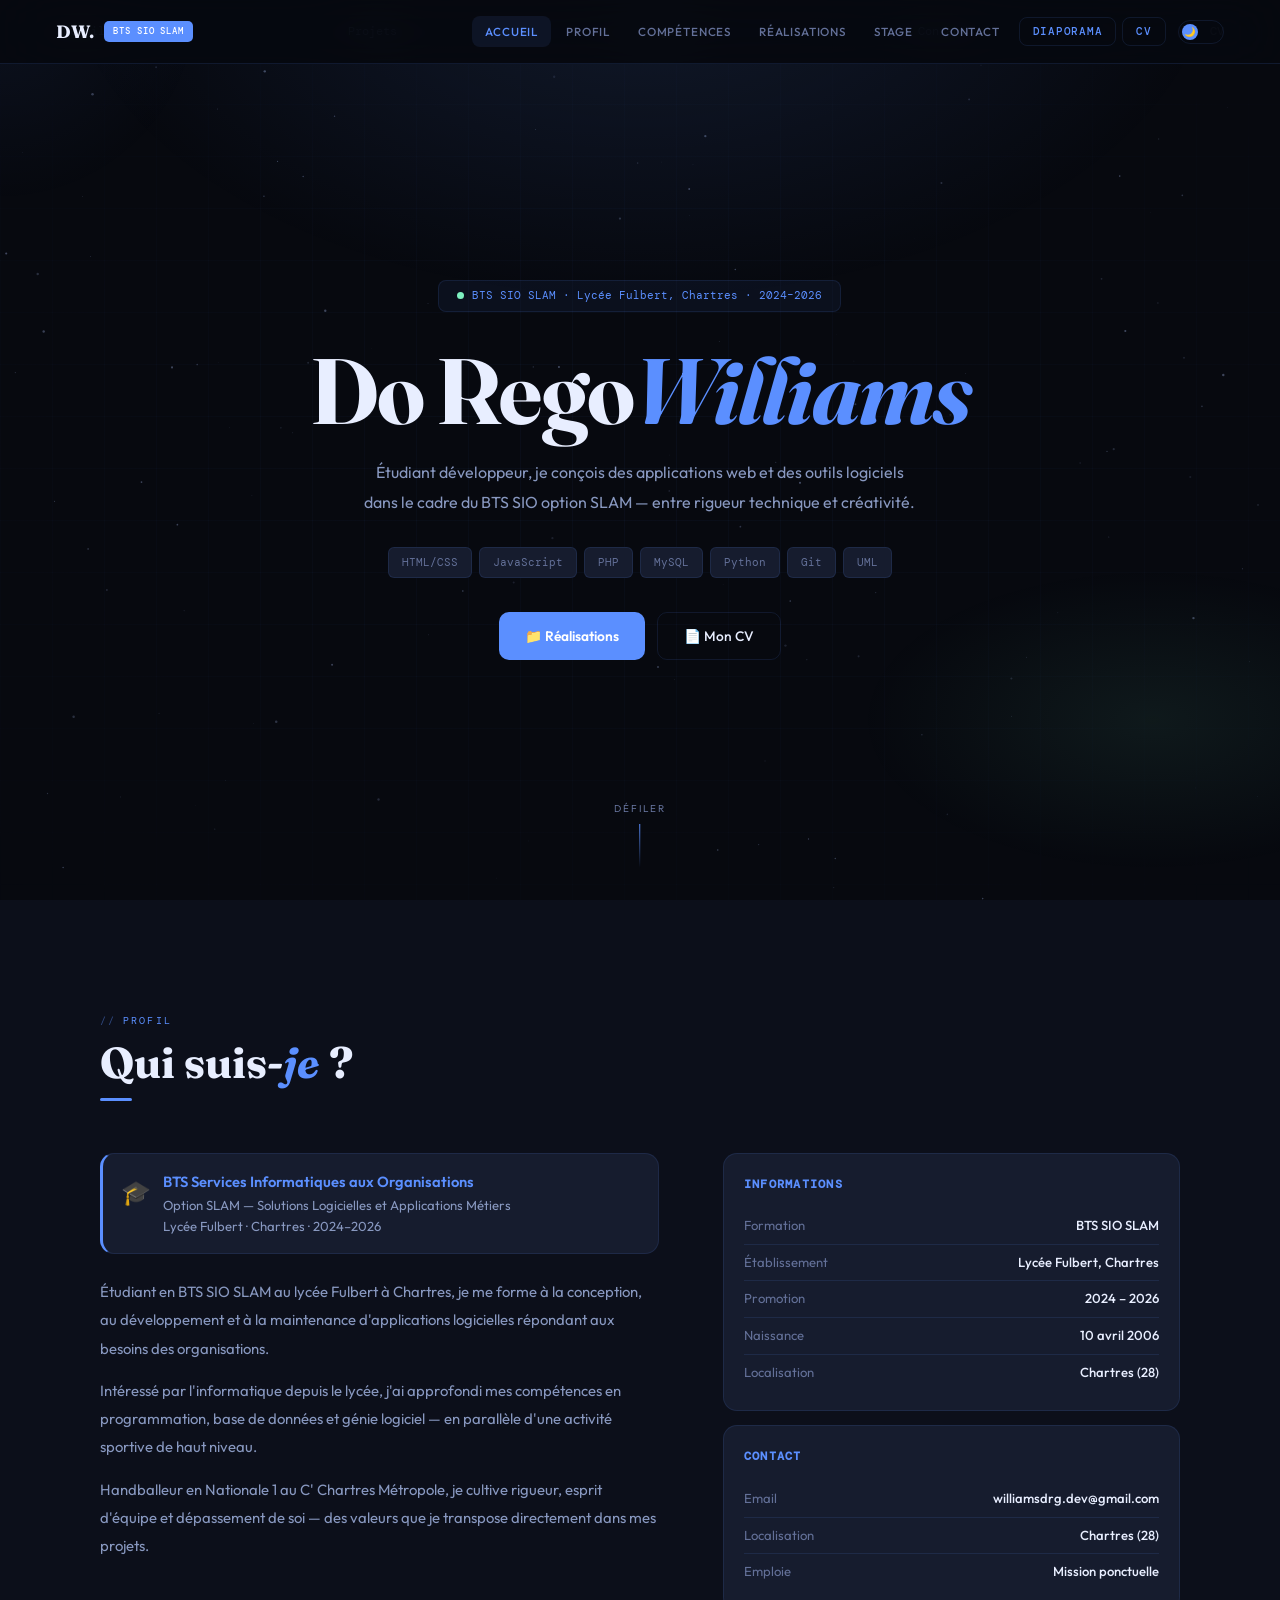
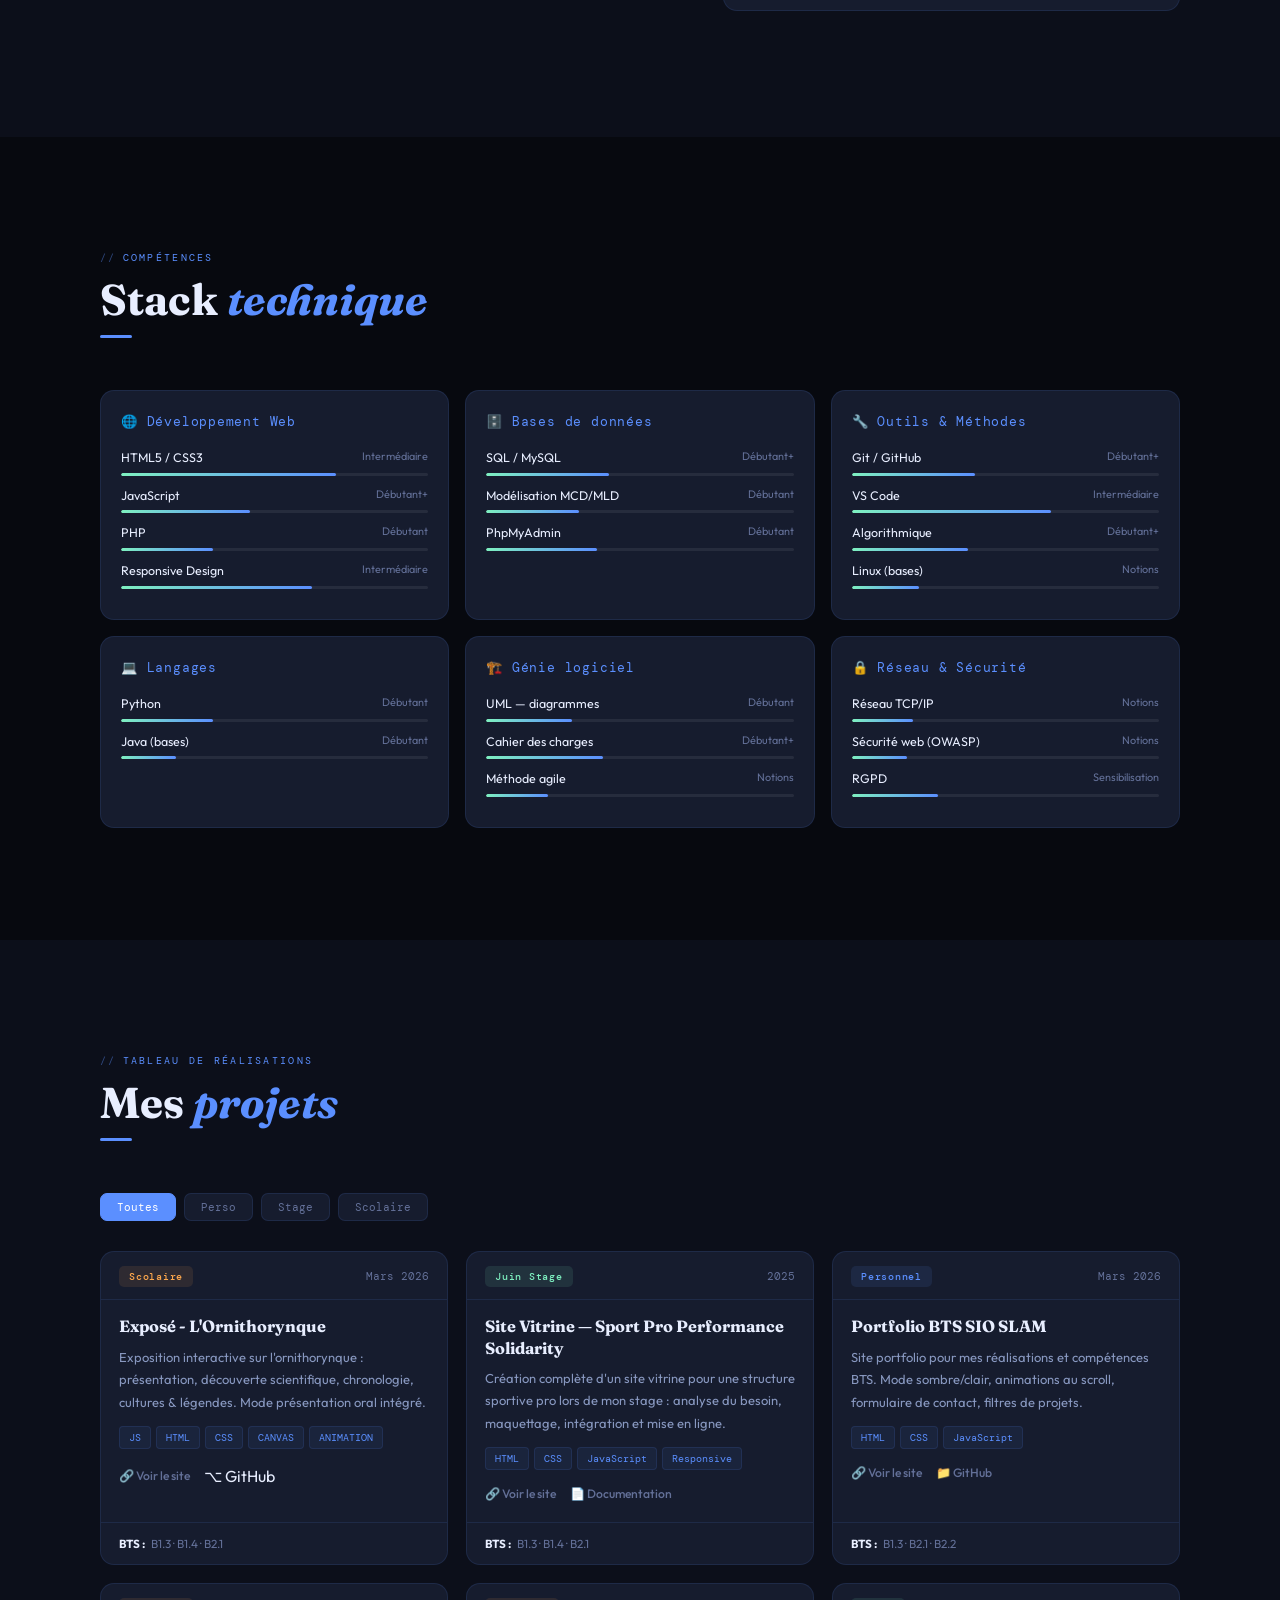
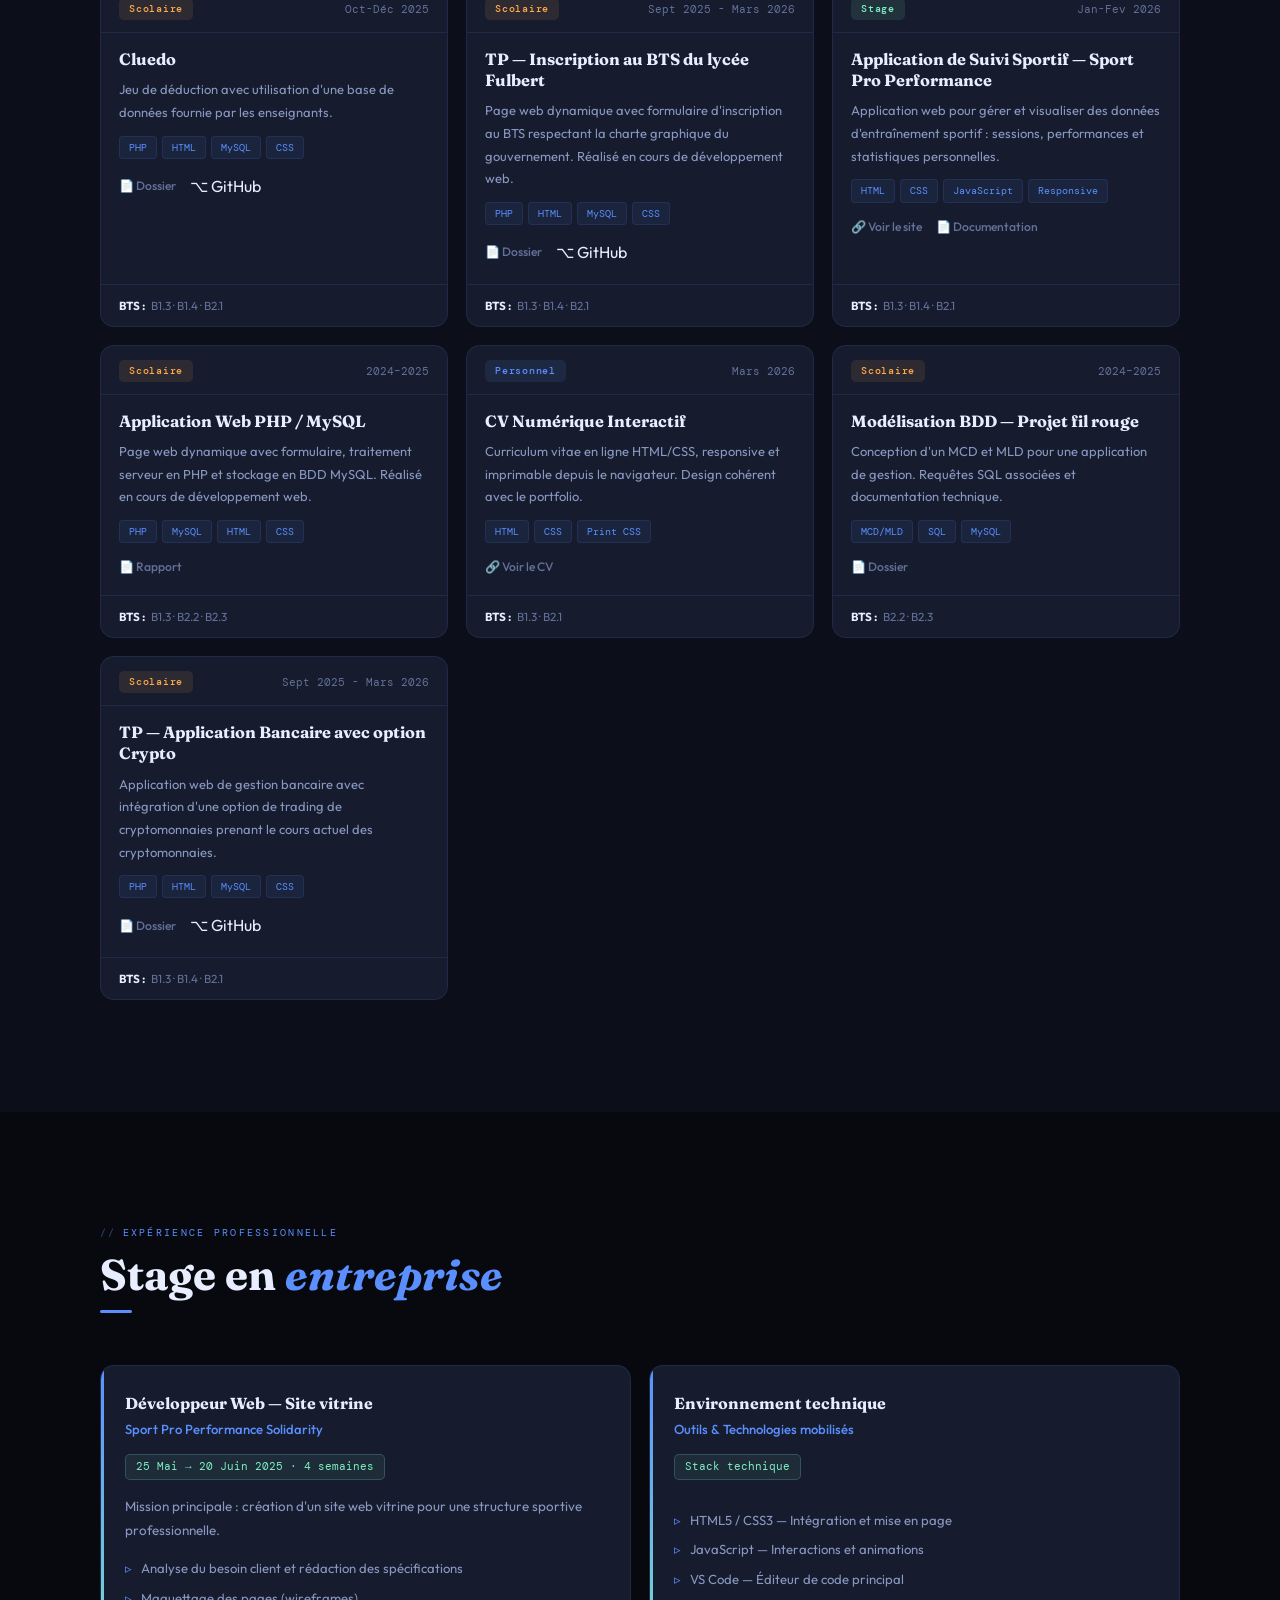
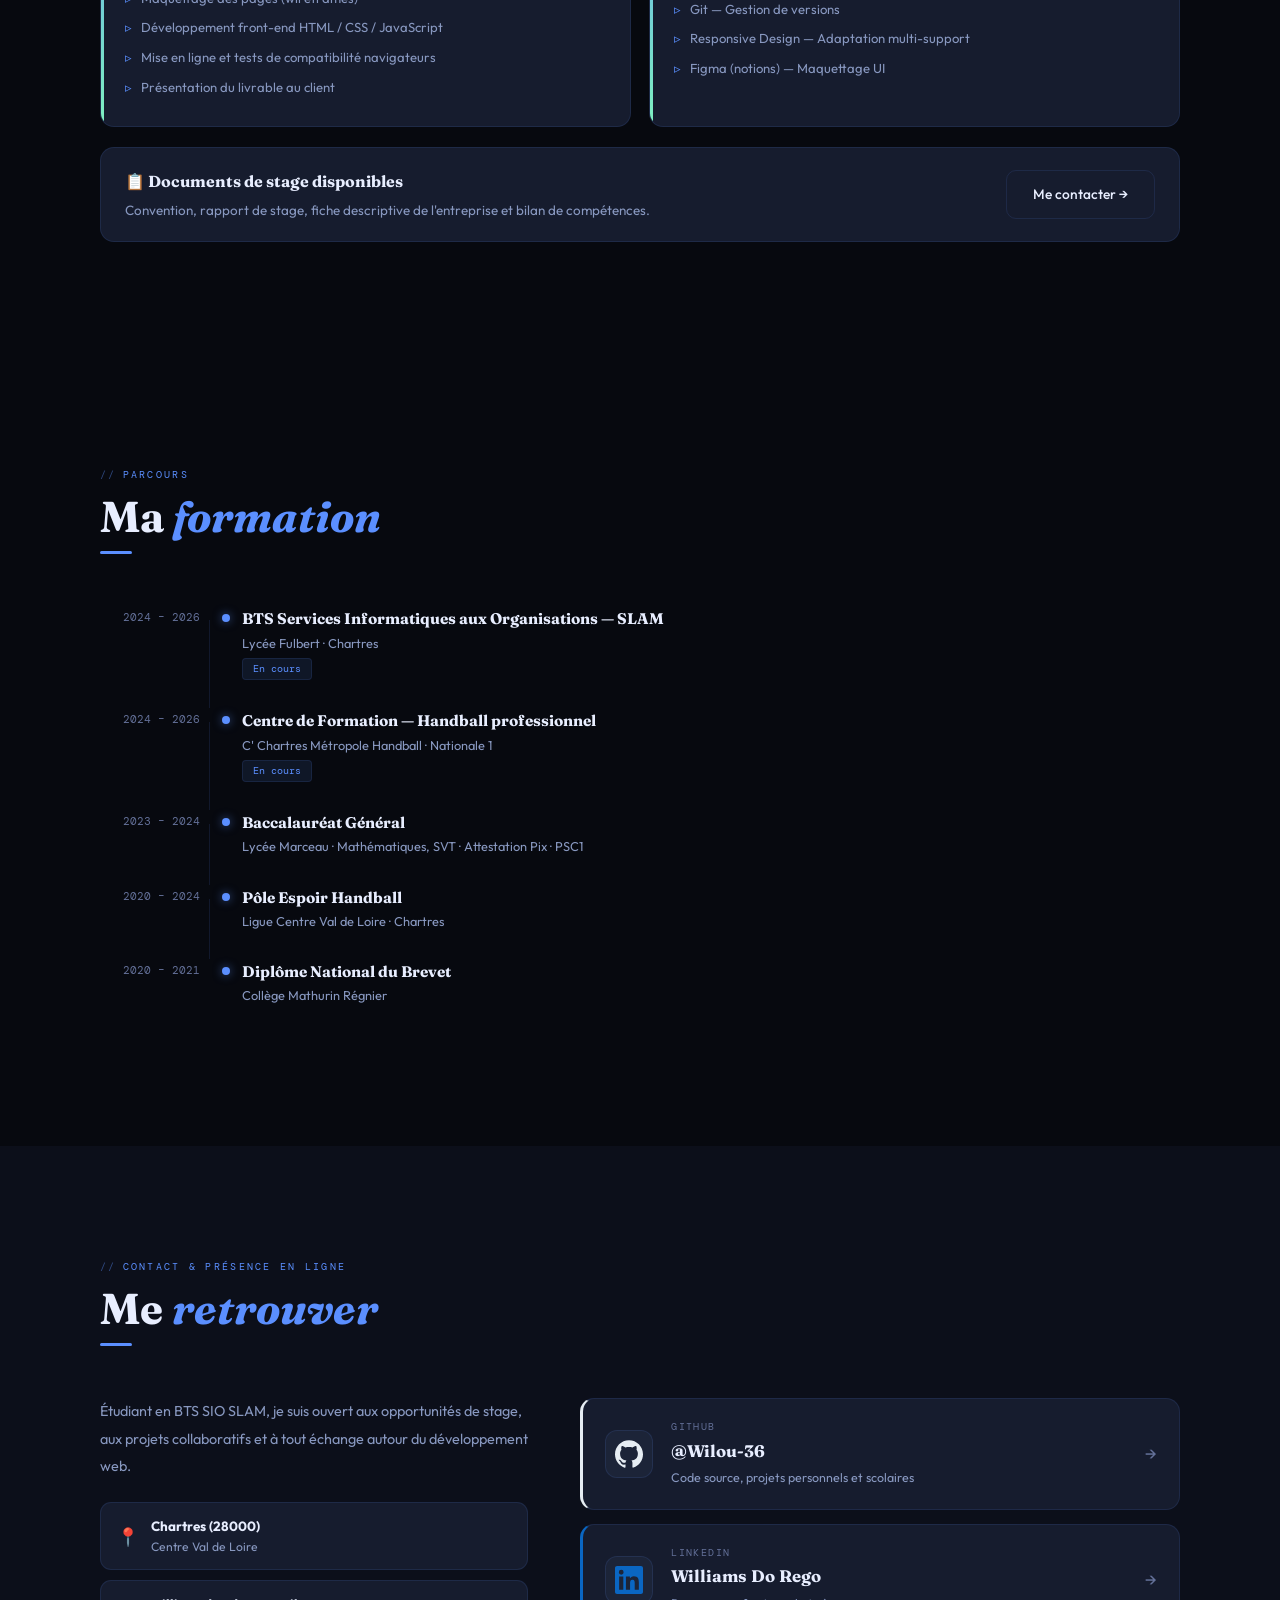
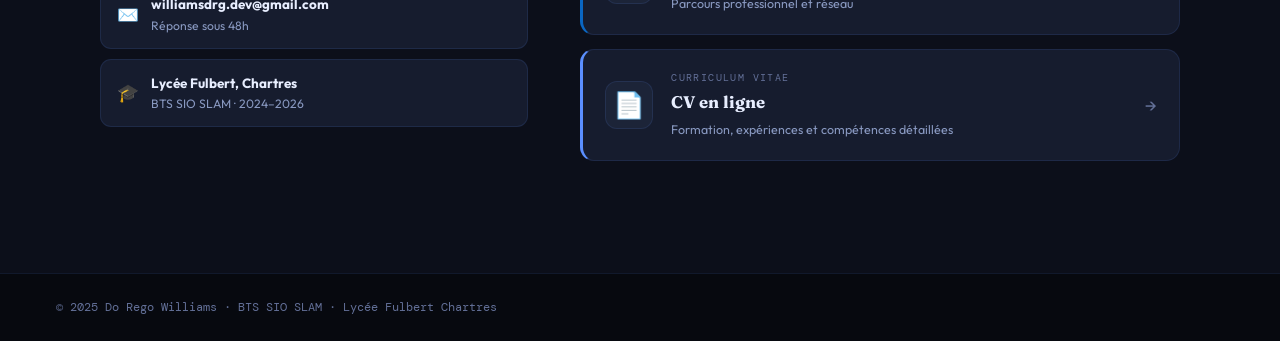
==== commit b4363b2e: "Update index.html" ====
--- a/index.html
+++ b/index.html
@@ -8,7 +8,8 @@
 <meta name="theme-color" content="#f2f5fd" media="(prefers-color-scheme: light)">
  
 <!-- ═══ SEO PRIMAIRE ═══ -->
-<title>Williams Do Rego – Développeur Web | Portfolio BTS SIO SLAM Chartres</title>
+<title>Williams Do Rego – Développeur Web | Portfolio </title>
+<link rel="icon" href="img/lg.png" type="image/x-icon">
 <meta name="description" content="Portfolio de Williams Do Rego, développeur web en BTS SIO SLAM à Chartres. Compétences HTML, CSS, JS, PHP, Symfony, MySQL. Disponible pour un stage.">
 <meta name="author" content="Williams Do Rego">
 <meta name="robots" content="index, follow, max-snippet:-1, max-image-preview:large, max-video-preview:-1">
